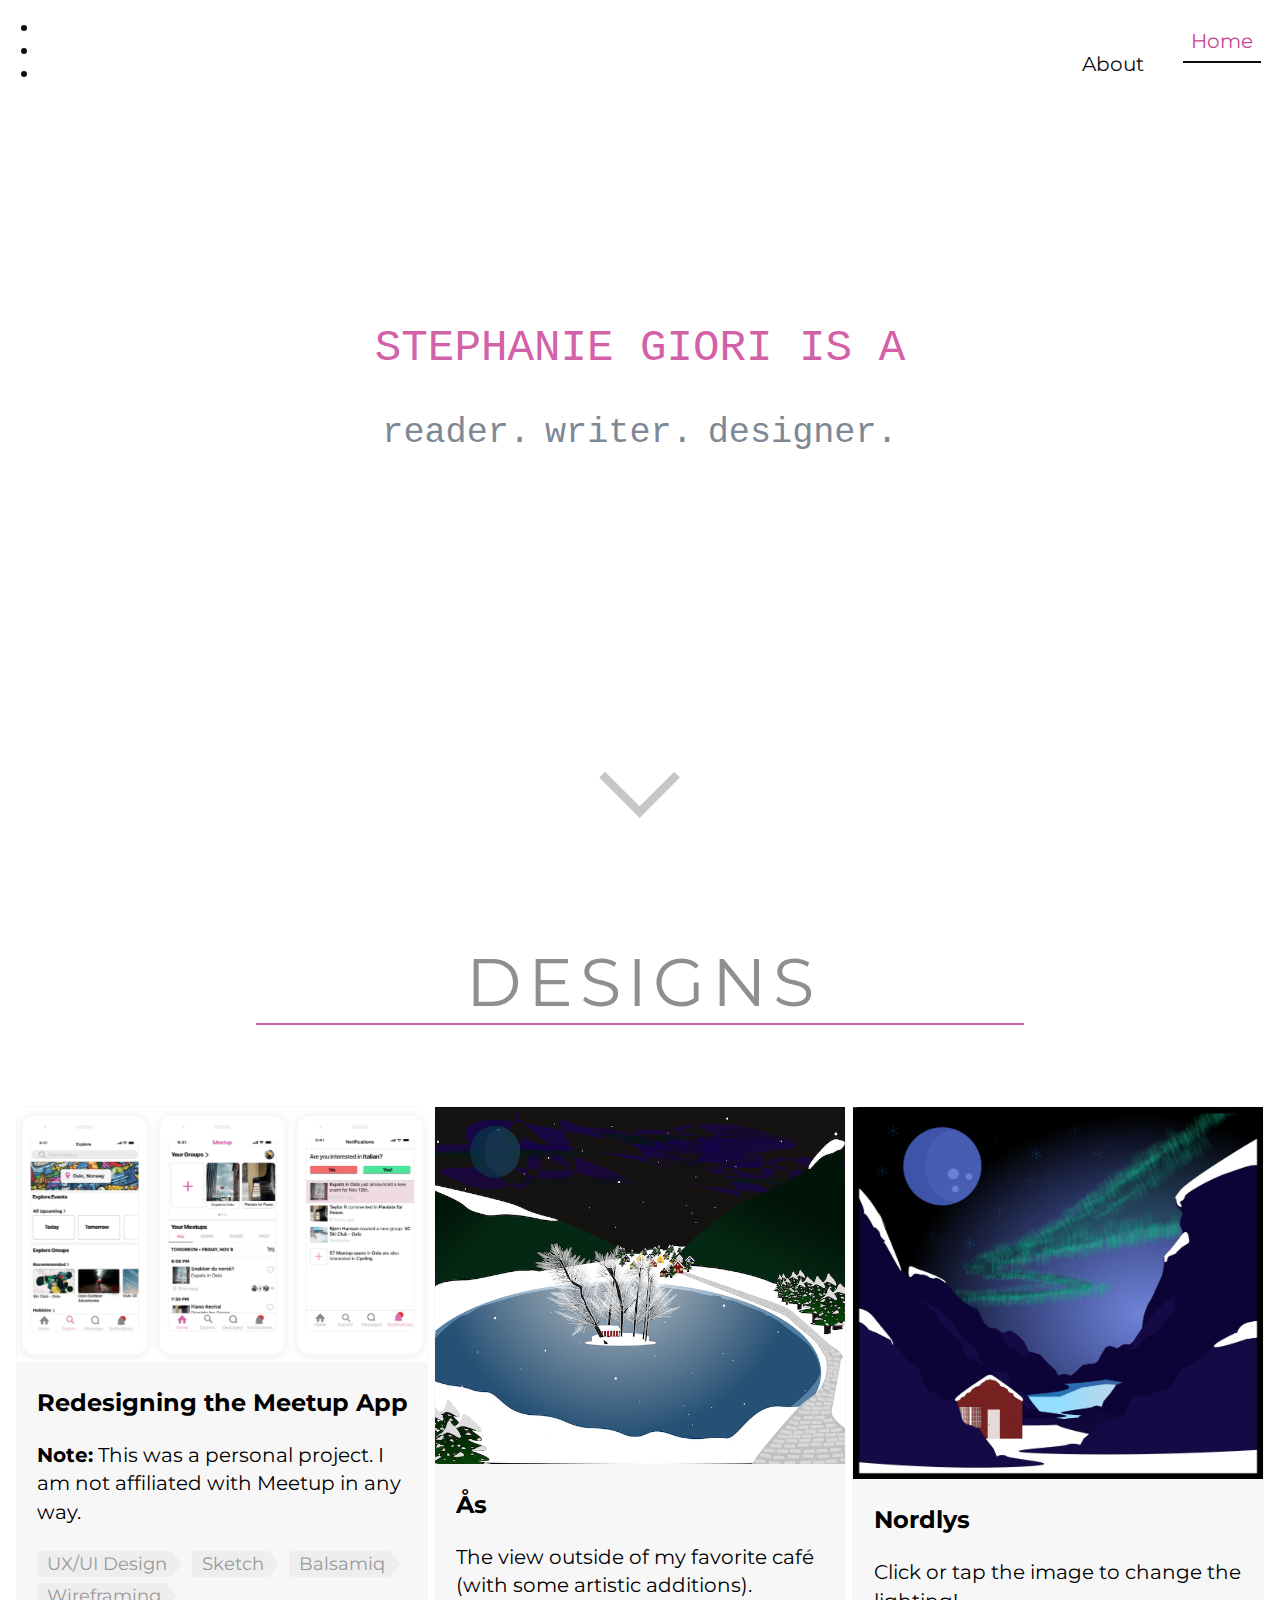
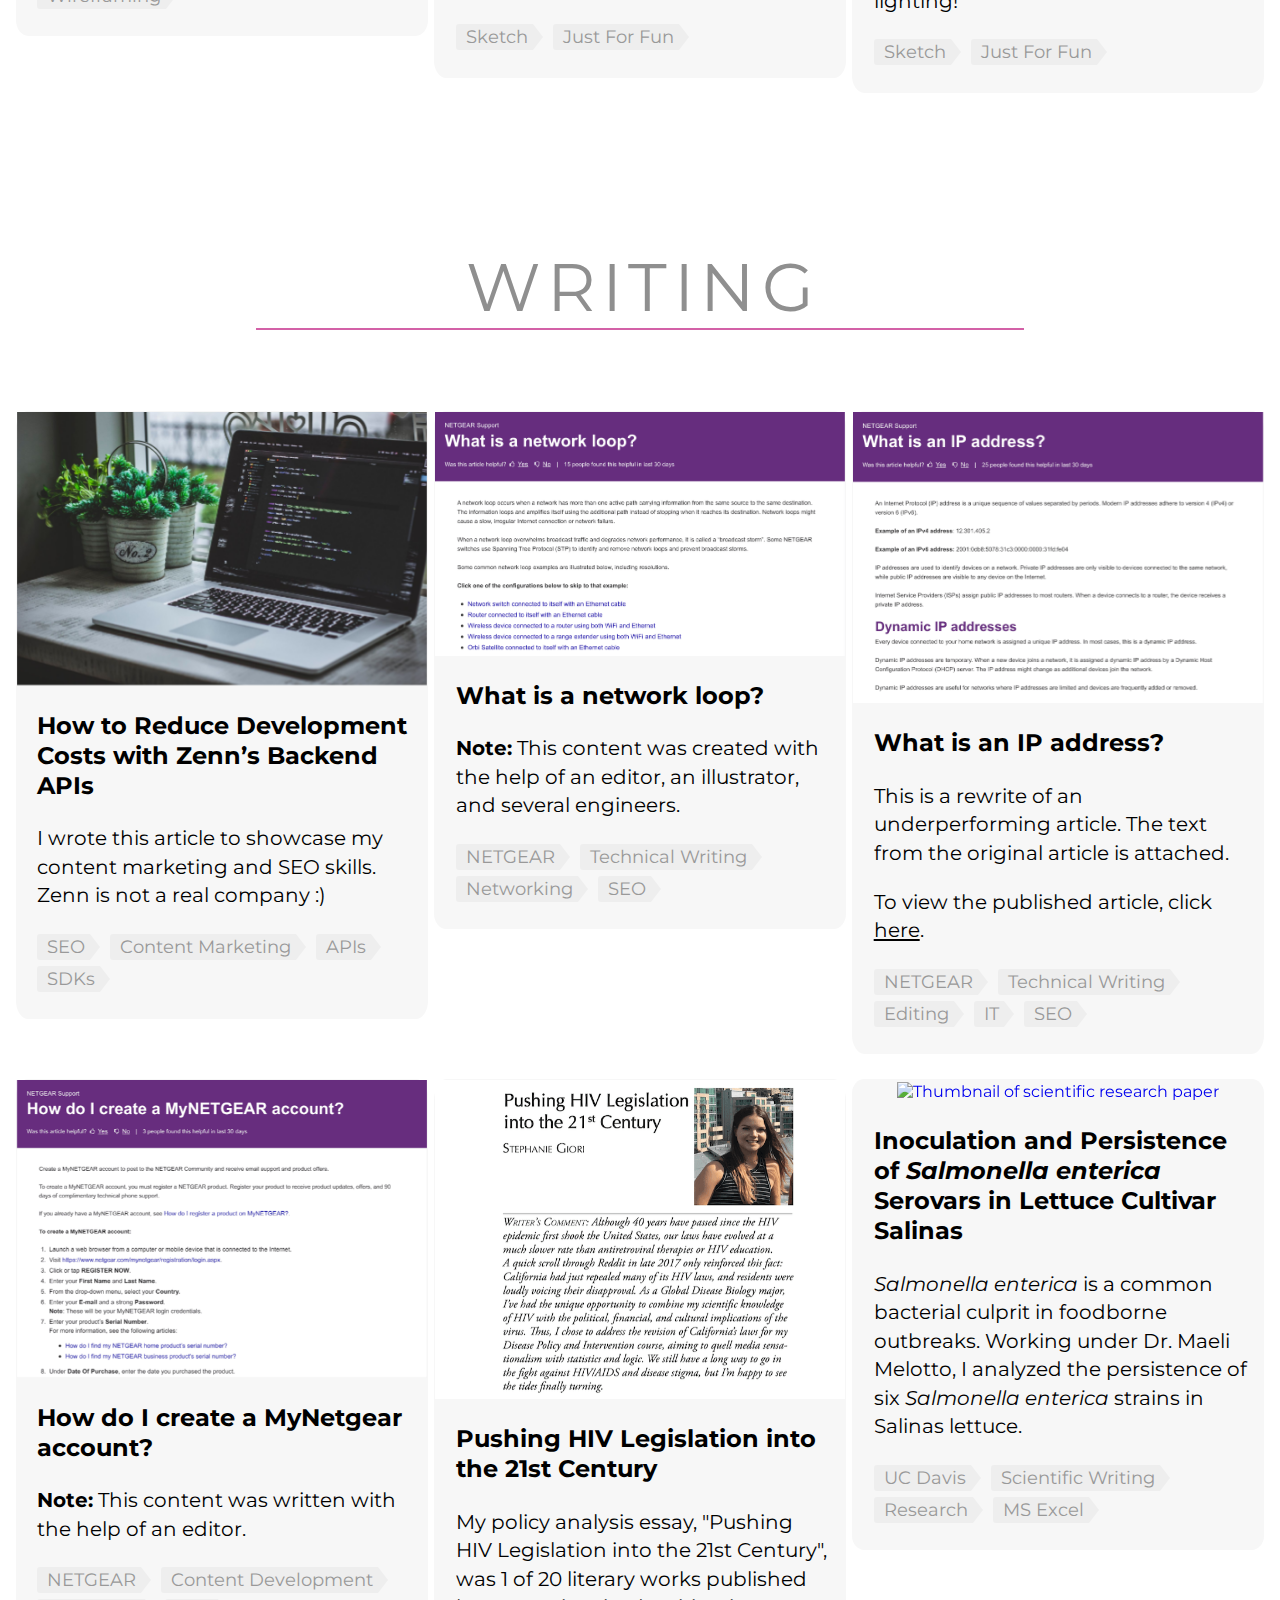
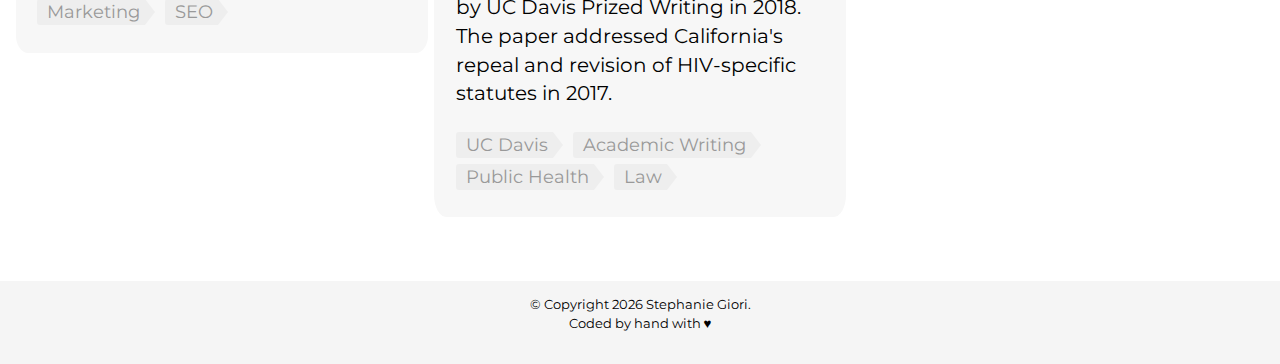
==== index.html @ 1fa05973 "Changed the meta og:image and site icon." ====
<!DOCTYPE html> 
<html lang="en">
<head> 
  <!-- Global site tag (gtag.js) - Google Analytics -->
<script async src="https://www.googletagmanager.com/gtag/js?id=UA-154204180-1"></script>
<script>
  window.dataLayer = window.dataLayer || [];
  function gtag(){dataLayer.push(arguments);}
  gtag('js', new Date());

  gtag('config', 'UA-154204180-1');
</script>
	<script src="https://kit.fontawesome.com/6a6a611a56.js" crossorigin="anonymous"></script>
	<link href="stylesheet.css" rel="stylesheet" type="text/css">
	<link href="https://fonts.googleapis.com/css?family=Montserrat&display=swap" rel="stylesheet">
	<meta name="viewport" content="width=device-width, initial-scale=1">
  <title>Stephanie Giori</title> <!--this has to be below the css & font links-->
 <meta charset="utf-8">
  <meta name="description" content="Writing and Design Portfolio">
  <meta name="keywords" content="UI/UX,Design,HTML,CSS,Content Development,Writing">
  <meta property="og:title" content="Stephanie Giori's Portfolio">
  <meta property="og:image" content="https://github.com/sgiori11/sgiori11.github.io/blob/master/images/Summary%20image.png?raw=true">
  <meta property="og:description" content="Coder, Writer, Designer.">
  <meta property="og:url" content="https://sgiori11.github.io">
  <meta name="twitter:title" content="Stephanie Giori's Portfolio">
  <meta name="twitter:description" content="Coder, Writer, Designer.">
  <meta name="twitter:image" content="https://github.com/sgiori11/sgiori11.github.io/blob/master/images/Summary%20image.png?raw=true">
  <meta name="twitter:card" content="summary_large_image">
  <link rel="icon" href="https://github.com/sgiori11/sgiori11.github.io/blob/master/images/my%20face.jpeg?raw=true">
</head>
<body>
	<div class="topnav" id="myTopnav">
    <div id="nav-icon">
     <span></span>
    </div>
      <ul>
        <li>
          <a href="index.html" title="What does she do?" class="active">
          Home
          </a>
        </li>
        <li>
          <a href="about.html" title="Who is she?">
          About 
          </a>
        </li>
        <li>
          <a href="https://www.linkedin.com/in/sgiori119" target="_blank" title="Find me on LinkedIn">
            <i class="fab fa-linkedin"></i>
          </a>
        </li>
      </ul>  	
  </div>

  <div class="banner">
    <div>
      <h1>STEPHANIE&nbsp;GIORI&nbsp;IS&nbsp;A</h1>
     	<div class="content">
        <p class="p1">Reader.</p>
     	  <p class="p2">Writer.</p>
        <p class="p3">Designer.</p>
      </div>
    </div>
  </div>
    
  <div class="arrow"></div>
  
  <div class="designpadding">
    <div class="design">
      <h2 onclick="myDesigns();">DESIGNS</h2>
    </div>
    <div id="myDesigns">
      <div class="row">
        <div class="column">
          <div class="wrap">
            <a href="meetup case.html" target="_blank">
              <img src="images/Mockup full copy.png" alt="Meetup App Design Project" class="columnpics" width="100%">
  		          <div class="columntext">
  			           <h3>Redesigning the Meetup App</h3>
  	               <p>
                    <strong>Note:</strong> 
                    This was a personal project. I am not affiliated with Meetup in any way.
                  </p>
                </div>
              <ul class="tags">
                <li class="tag">UX/UI Design</li>
                <li class="tag">Sketch</li>
                <li class="tag">Balsamiq</li>
                <li class="tag">Wireframing</li>
              </ul>
          <div class="columnoverlay">
          </div>
       </div>
     </div>
 <div class="column">
  <div class="wrap">
   <a href="images/As final.png" target="_blank">
    <img src="images/As.png" alt="Illustration of the NMBU campus." class="columnpics" id="background" width="100%"> 
     <div class="columntext">
  			<h3>Ås</h3>
  	       <p>
           The view outside of my favorite café (with some artistic additions).
           </p>
  	 </div>
   </a>
   <ul class="tags">
    <li class="tag">Sketch</li>
    <li class="tag">Just For Fun</li>
  </ul>
   <div class="columnoverlay"> 
 </div>
</div>
</div>
 
 <div class="column">
  <div class="wrap">
   <div id="demo" onclick="javascript:myPicture();">
    <img src="images/Northern Lights.png" alt="Northern lights in the daytime and nighttime." class="norway-pic" width="100%">
    </div>
     <div class="columntext">
        <a href="images/Northern Lights.png" target="_blank"><h3>Nordlys</h3></a>
              <p>Click or tap the image to change the lighting!</p>
        </div>
      
        <ul class="tags">
            <li class="tag">Sketch</li>
            <li class="tag">Just For Fun</li>
          </ul>
   <div class="columnoverlay"> 
 </div>
</div>
</div>
</div>
</div>

 <div class="writingpadding">
  <div class="writing">
    <h2 onclick="javascript:myWriting();">WRITING</h2>
  </div>
</div>
  <div id="myWriting">
   <div class="row">
 	 <div class="column">
    <div class="wrap">
 	 	<a href="Resources/Content Marketing.pdf" target="_blank">
 	 	<img src="images/Computer pic.jpeg" alt="Macbook pro sitting on a desk" class="columnpics" width="100%">
 	     <div class="columntext">
  			<h3>How to Reduce Development Costs with Zenn’s Backend APIs</h3>
  	          <p>I wrote this article to showcase my content marketing and SEO skills. Zenn is not a real company :)</p>
  	    </div>
  	  </a>
      <ul class="tags">
            <li class="tag">SEO</li>
            <li class="tag">Content Marketing</li>
            <li class="tag">APIs</li>
            <li class="tag">SDKs</li>
          </ul>
 	    <div class="columnoverlay">  
        </div>
       </div>
       </div>
 	 <div class="column">
    <div class="wrap">
 	 	<a href="https://kb.netgear.com/000060475/What-is-a-network-loop" target="_blank">
 		<img src="images/What is a network loop.png" alt="Thumbnail of network loop article" class="columnpics" width="100%">
 		 <div class="columntext">
  			<h3>What is a network loop?</h3>
  	          <p><strong>Note:</strong> This content was created with the help of an editor, an illustrator, and several engineers.</p>
  	    </div>
  	</a>
     <ul class="tags">
            <li class="tag">NETGEAR</li>
            <li class="tag">Technical Writing</li>
            <li class="tag">Networking</li>
            <li class="tag">SEO</li>
          </ul>
 	<div class="columnoverlay">
   </div>
  </div>
  </div>
 	 <div class="column">
    <div class="wrap">
 	 	<a href="Resources/IP address rewrite.pdf" target="_blank">
 	    <img src="images/What is an IP address.png" alt="Thumbnail of IP address article" class="columnpics" width="100%">
 	     <div class="columntext">
  			<h3>What is an IP address?</h3>
  	          <p>This is a rewrite of an underperforming article. The text from the original article is attached.</p>
              <p>To view the published article, click <a href="https://kb.netgear.com/000060672/What-is-an-IP-address" target="_blank" class="click-here">here</a>.</p>
  	    </div>
  	   </a>
        <ul class="tags">
            <li class="tag">NETGEAR</li>
            <li class="tag">Technical Writing</li>
            <li class="tag">Editing</li>
            <li class="tag">IT</li>
            <li class="tag">SEO</li>
          </ul>
 	<div class="columnoverlay">
 	</div>
  </div>
  </div>
  </div>
   <div class="row">
   <div class="column">
    <div class="wrap">
   	<a href="https://kb.netgear.com/26902/How-do-I-create-a-MyNETGEAR-account" target="_blank">
  <img src="images/How do I create a mynetgear account.png" alt="Thumbnail of MyNetgear article" class="columnpics" width="100%">
    <div class="columntext">
  	  <h3>How do I create a MyNetgear account?</h3>
  	      <p><strong>Note:</strong> This content was written with the help of an editor.</p>
  	    </div>
  	</a>
      <ul class="tags">
            <li class="tag">NETGEAR</li>
            <li class="tag">Content Development</li>
            <li class="tag">Marketing</li>
            <li class="tag">SEO</li>
          </ul>
 	<div class="columnoverlay">
 	</div>
  </div>
  </div>
  	<div class="column">
      <div class="wrap">
  <a href="https://prizedwriting.ucdavis.edu/sites/prizedwriting.ucdavis.edu/files/sitewide/Giori_vol29.pdf" target="_blank">
   <img src="images/Pushing HIV legislation into the 21st century.png" alt="Thumbnail of HIV paper" class="columnpics" width="100%">
    <div class="columntext">
  	  <h3>Pushing HIV Legislation into the 21st Century</h3>
  	      <p>My policy analysis essay, "Pushing HIV Legislation into the 21st Century", was 1 of 20 literary works published by UC Davis Prized Writing in 2018. The paper addressed California's repeal and revision of HIV-specific statutes in 2017.</p>
  	    </div>
  	</a>
     <ul class="tags">
            <li class="tag">UC Davis</li>
            <li class="tag">Academic Writing</li>
            <li class="tag">Public Health</li>
            <li class="tag">Law</li>
          </ul>
 	 <div class="columnoverlay">
 	</div>
  </div>
  </div>
  	<div class="column">
      <div class="wrap">
      <a href="Resources\GDB Practicumm.pdf" target="_blank">
 		   <img src="images/practicum project.png" alt="Thumbnail of scientific research paper" class="columnpics" width="100%"> 
 		     <div class="columntext">
  	      <h3>Inoculation and Persistence of <em>Salmonella enterica</em> Serovars in Lettuce Cultivar Salinas</h3>
  	      <p><em>Salmonella enterica</em> is a common bacterial culprit in foodborne outbreaks. Working under Dr. Maeli Melotto, I analyzed the persistence of six <em>Salmonella enterica</em> strains in Salinas lettuce.</p>
  	    </div>
      </a>
       <ul class="tags">
            <li class="tag">UC Davis</li>
            <li class="tag">Scientific Writing</li>
            <li class="tag">Research</li>
            <li class="tag">MS Excel</li>
          </ul>
 	<div class="columnoverlay">
 	</div>
   </div>
  </div>
</div>
</div>
</div>



<footer>
  <div class="footer">
    <small>&copy; Copyright <span id="year"></span> Stephanie Giori. <br>Coded by hand with &hearts;</small>
     <div>
      <a href="https://www.linkedin.com/in/sgiori119" target="_blank" title="Find me on LinkedIn">
        <i class="fab fa-linkedin">
        </i>
      </a>
     <a href="https://github.com/sgiori11" target="_blank" title="Find me on Github">
      <i class="fab fa-github">
      </i>
    </a>
    <a href="https://codepen.io/stephsstar" target="_blank" title="Find me on CodePen">
      <i class="fab fa-codepen">
      </i>
    </a>
  </div>
 </div>
</footer>

<script async src="js/index.js"></script>
</body>
</html>
---- stylesheet.css ----
title {
	font-weight: bold;
}


body {

	font-family: 'Montserrat', sans-serif;
	background-color: white;
	box-sizing: border-box;
	margin: 0;
	padding: 0;
    
	
}

body p {
	line-height: 1.4;
}



.topnav {
  
  background-color: white;
  opacity: 0.95;
  overflow: hidden;
  position: sticky;
  position: -webkit-sticky;
  top: 0;
  z-index: 999;

 
}

.topnav a {
  
  background-color: white;
  float: right;
  display: block;
  color: black;
  text-align: center;
  padding: 0 0.5rem 0.5rem 0.5rem;
  margin: 1% 1.5% 0% 1%;
  font-size: calc(14px + 0.5vw);
  text-decoration: none;
 
}

 .topnav a:hover {

  background-color: white;
  color: #C83C92;


}

.topnav a.active {

	background-color: white;
    color: #C83C92;
    border-bottom: 0.15rem solid black;
}


.fa-bars {
	font-size: calc(20px + 2.5vw);
	top: 0;
	
}


.topnav .icon {
  display: none;

}

@media screen and (max-width: 700px) {
  .topnav a {display: none;}
  .topnav a.icon {
    float: right;
    display: block;


  }
}

@media screen and (max-width: 700px) {
  .topnav.responsive {position: sticky;
  	top: 0;
  }
  .topnav.responsive .icon {
    position: fixed;
    display: block;
    right: 0;
    top: 0;
  }

  .topnav.responsive a {
    float: none;
    display: block;
    text-align: center;
    position: sticky;
    position: -webkit-sticky;
    top: 0;
    z-index: 999;
  }

  .design h2:hover, .writing h2:hover {
  	color: black;

  }

  #myDesigns {
  	display: none;

  }

  #myWriting {
  	display: none;
  }
}


.banner {
	  
	display: flex;
	justify-content: center;
	align-items: center;
	margin-bottom: 7vh;
    width: 100%;
    height: 65vh;
    overflow: hidden;

  }
    
.content {

	text-transform: lowercase;
	display: flex;
	justify-content: space-around;

}
    


h1 {

	font-family: Courier, monospace;
	color: #D361A7;/*#C83C92;/* #D361A7; */
	font-size: calc(25px + 1.5vw); 
	font-weight: 100;
	margin-bottom: 0;

}


.p1 {

	font-family: Courier, monospace;
    font-size: calc(16px + 1.5vw);
	color: #7E8894;
	display: inline-flex;
	animation: waiting 0.5s;
	
}

.p2 {

	font-family: Courier, monospace;
    font-size: calc(16px + 1.5vw);
	color: #7E8894;
	display: inline-flex;
	animation: waiting 1.5s;
	
}

.p3 {	

	font-family: Courier, monospace;
    font-size: calc(16px + 1.5vw);
	color: #7E8894;
	display: inline-flex;
	animation: waiting 2.5s;
}

@keyframes waiting {
	0% {
        max-width: 100%;
        opacity: 0;
	}
	25% {
		max-width: 100%;
		opacity: 25%;
	}

	50% { 
		opacity: 0;
		max-width: 100%;
		
	}

	100% {
		opacity: 1;
		max-width: 100%;
		
  }  
}
 
.arrow {
  margin: 0 auto;
  height: calc(30px + 1.5vw);
  width: calc(30px + 1.5vw); 
  border-style: solid;
  border-color: #8F8F8F;
  border-width: 0 0.5em 0.5em 0;
  opacity: 0.5;
  transform: rotate(45deg);
  transition: border-width 150ms ease-in-out;
  animation: animate 3s forwards;

}


@keyframes animate {
	0% {
		opacity: 0;
	}

	25% { 
		opacity: 0; 
	}

	50% {
		opacity: 0;
	}

	75% {
		opacity: 0.5;
		border-width: 0.5em 0.5em 0.5em 0.5em;
	}

	100% {
		opacity: 1 forwards;
}
}

/* @media screen and (max-width: 700px) {
	.banner h1 {margin-left: 5%;}
	.typewriter p {margin-left: 1%;}
	
} */

.designpadding {
	background-color: white;
	width: 100%;

}

.design h2 { 

	margin-top: 15vh;
	color: #8F8F8F;
	background-color: white;
	font-size: calc(16px + 4vw);
	font-weight: 400;
	border-bottom: solid #D361A7 0.13rem; 
	margin-right: 20%;
	margin-left: 20%;
	letter-spacing: 0.4rem;
	padding-left: 0.4rem;
	display: flex;
	justify-content: center;
	text-transform: uppercase;
	
 }

.writingpadding {
	background-color: white;
	margin-top: 12%;
}

.writing {
	padding: 0;
}



 .writing h2 {

	color: #8F8F8F;
	background-color: white;
	font-size: calc(16px + 4vw);
	font-weight: 400;
	border-bottom: solid #D361A7 0.13rem;
	margin-right: 20%;
	margin-left: 20%;
	letter-spacing: 0.4rem;
	padding-left: 0.4rem;
	display: flex;
	text-align: center;
	justify-content: center;
	text-transform: uppercase;
 
 }


 .row {

  position: relative;
  text-align: center;
  display: -ms-flexbox; /* IE10 */
  display: flex;
  -ms-flex-wrap: wrap; /* IE10 */
  flex-wrap: wrap;
  padding: 0 1%;
  
}

/* Creates three equal columns that sit next to each other */
.column {

  -ms-flex: 25%; /* IE10 */
  flex: 25%;
  padding: 0 0.25%;
  margin-top: 2%;
  margin-left: auto;
  margin-right: auto;
  overflow: hidden;
  width: 540px;
  
}

.column a{

	text-decoration: none;
}

.wrap {
	border: 1px solid transparent;
    border-radius: 3%;
	background-color: #f7f7f7; /* #fafafa; */
	padding-bottom: 2%;
	
}

.norway-pic {

  backface-visibility: hidden;
  vertical-align: middle;
  height: auto;
  width: 100%;
  max-width: 1400px;
  overflow: hidden;

}

#demo {
    background: #FFF;
 }

.columnpics {
  opacity: 1;
  transition: .5s ease;
  transform: scale(1);
  backface-visibility: hidden;
  vertical-align: middle;
  height: auto;
  width: 100%;
  max-width: 1400px;
  overflow: hidden;
}

#background {

	background: black;
}


@media screen and (max-width: 900px) {
  .column {
    -ms-flex: 50%;
    flex: 50%;
    max-width: 100%;
    margin-bottom: 10%;
    margin-right: 5%;
    margin-left: 5%;
  }
}

/* Responsive layout - makes the two columns stack on top of each other instead of next to each other */
@media screen and (max-width: 800px) {
  .column {
    -ms-flex: 100%;
    flex: 100%;
    max-width: 100%;
    margin-bottom: 10%;
    margin-right: 5%;
    margin-left: 5%;
  }
}


.columnpics:hover {
	transform: scale(1.01);
	opacity: 0.3;
}


 .columntext {

  display: block;
  color: black;
  text-align: left;
  margin-left: 5%;
  margin-right: 3%;

} 

.columntext a {
	text-decoration: none;
	color: black;
}

.columntext h3 {

  font-size: calc(18px + 0.5vw);
  font-style: bold;

}

.columntext h3:hover {

	color: #C83C92;
}

.columntext p {
	font-size: calc(14px + 0.5vw);
}


.tags {

  list-style: none;
  list-style-type: none;
  margin-left: 5%;
  overflow: hidden; 
  padding: 0;
}


.tags li {

	position: relative;
	float: left;
	margin-top: 1%;

}

.tag {

  background: #eee; 
  border-radius: 3px 0 0 3px;
  color:  #999; 
  display: inline-block;
  height: 26px;
  line-height: 26px;
  padding: 0 15px 0 10px;
  position: relative;
  margin: 0 10px 2px 0;
  text-decoration: none;
  -webkit-transition: color 0.2s;
}

.tag::before {
  
  border-radius: 10px;
  content: '';
  height: 6px;
  left: 10px;
  position: absolute;
  width: 6px;
  top: 10px;
}

.tag::after {

  background: #f7f7f7;
  border-bottom: 13px solid transparent;
  border-left: 10px solid #eee;
  border-top: 13px solid transparent;
  content: '';
  position: absolute;
  right: 0;
  top: 0;
}

.click-here {
	text-decoration: underline !important;
}


.about-body {

	background-color: white;
}


.about-photo {

	margin-top: 10vh;
	display: block;
	margin-right: auto;
	margin-left: auto;
	
	
}

.mini-header p {
	
	display: flex;
	justify-content: center;
	align-content: center;
	font-family: Courier, monospace;
	color: #C83C92;
	letter-spacing: 0.05em;
	font-size: calc(22px + 0.5vw);
	
}

.aboutme {

	margin: 0 5vw 7vh 7vw;
	display: inline-block;
	font-size: calc(16px + 0.5vw);
}


.footer {

	padding: 1% 2% 1% 2%;
	background-color: #f5f5f5;
	display: block; 
	text-align: center;
	text-decoration: none;
	margin-top: 5%;
}

.footer a {
	text-decoration: none;
	display: inline-block;
	font-size: calc(12px + 1.5vw);
	margin: 1% 0.5% 0 0.5%;
	color: black;
}

.timeline-wrapper {
  background-color: white;
  position: sticky;
  top: 0;
} 

 .progress-container {
  width: 100%;
  margin-top: 0;
  height: 6px;
  background: #f0f0f0;
}

 .progress-bar {
  height: 6px;
  background: #C83C92;
  width: 0%;
}


.list-items {
  font-size: 18px;
  background-color: white;
}


.list-items li {
  display: inline-block;
  white-space: nowrap;
  margin-top: 0;
}


.list-items a:hover {
  color: #C83C92;
}


.list-items a {
  color: #a9a9a9;
}

.list-items ul, .list-items a {
  width: 95%;
  text-decoration: none;
  display: inline-flex;
  justify-content: space-around;
  margin-bottom: 0.5%;
}

#overview, #uresearch, #wireframes, #mockups, #originaldesign, #finaldesign {
  padding-top: 15%;
}

.back-arrow {
  margin: 5% 0 0 5%;
  height: calc(10px + 1.5vw);
  width: calc(10px + 1.5vw); 
  border-style: solid;
  border-color: #8F8F8F;
  border-width: 0 0 0.3em 0.3em;
  opacity: 0.5;
  transform: rotate(45deg);

}

.back-arrow a {
	text-decoration: none;
	color: white;
	margin-left: 0;
}

.back-arrow:hover{
	border-color: #C83C92;
	opacity: 1;
}

.meetup-header {

	font-family: 'Montserrat', sans-serif;
	font-size: calc(18px + 4vw);
	font-weight: 300;
	text-align: center;
	color: #C83C92;
    padding-bottom: 1%;
    margin: 31vh 0 31vh 0;
}


.center-box {

	display: flex;
	justify-content: center;
	align-items: center;
	margin-bottom: 7%;
}


.center-box div {

	width: 50%;
	margin-top: 10%;
}

.center-box h2, .text h2 {

	font-size: 2rem;
}

.center-box p, li, .text p, li {

	font-size: 1.15rem;
}

.caption {

	text-align: center;
	color: #a9a9a9;
}

.balsamiq {

	display: flex;
	flex-direction: column;
	justify-content: center;
	align-items: center;
}

.balsamiq img {

	width: 75%;
	height: auto;
	margin-top: 5%;
	margin-bottom: 0;

}


.flex-container {

	
	display: flex;
	justify-content: space-around;
	align-items: center;
	margin: 1% 1% 1% 1%;
	
}


.mockup-img { 

	width: 25vw;

 }

.add-svg {
	display: inline-block;
	width: 1rem;
	margin: 0 0 0 0.5%;
}



.text {
	margin: 2% 5% 2% 5%;

}

.Original {

	display: flex;
	flex-direction: column;
	column-gap: 0;
	justify-content: center;
	align-items: center;
	
}

.Original h2 {

	margin-bottom: 5%;
}

.Original img {

	width: 75%;
	margin-bottom: 5%;

	
}


.return-home {
	text-align: center;
}

.return-home a:hover {
	color: #C83C92;
}


.return-home a {
	text-decoration: none;
	color: black;
}

@media screen and (max-width: 1200px){
	.timeline-wrapper {
		display: none;
	}

	 .text {
	 	display: block;
	 }

	 .center-box {
	 	  margin-left: 3%;
	 }

	 .center-box div {
	 	width: 100%;
	 }

	 .balsamiq img {
	 	width: 100%;
	 }

	 .Original img {
	 	width: 100%;
	 }
} 

@media screen and (max-width: 859px) {
	.timeline-wrapper {
		display: none;
	}
	.flex-container { 
	     display: block; }

	 .flex-container img {
	 	width: 75%;
	 	margin-left: 10%;

	 }

	 .center-box {
	 	  display: block;
	 	  margin-left: 3%;
	 }

	 .text {
	 	display: block;
	 }

	 .center-box div {
	 	width: 100%;
	 }

	 .balsamiq img {
	 	width: 100%;
	 }

	 .Original img {
	 	width: 100%;
	 }

}
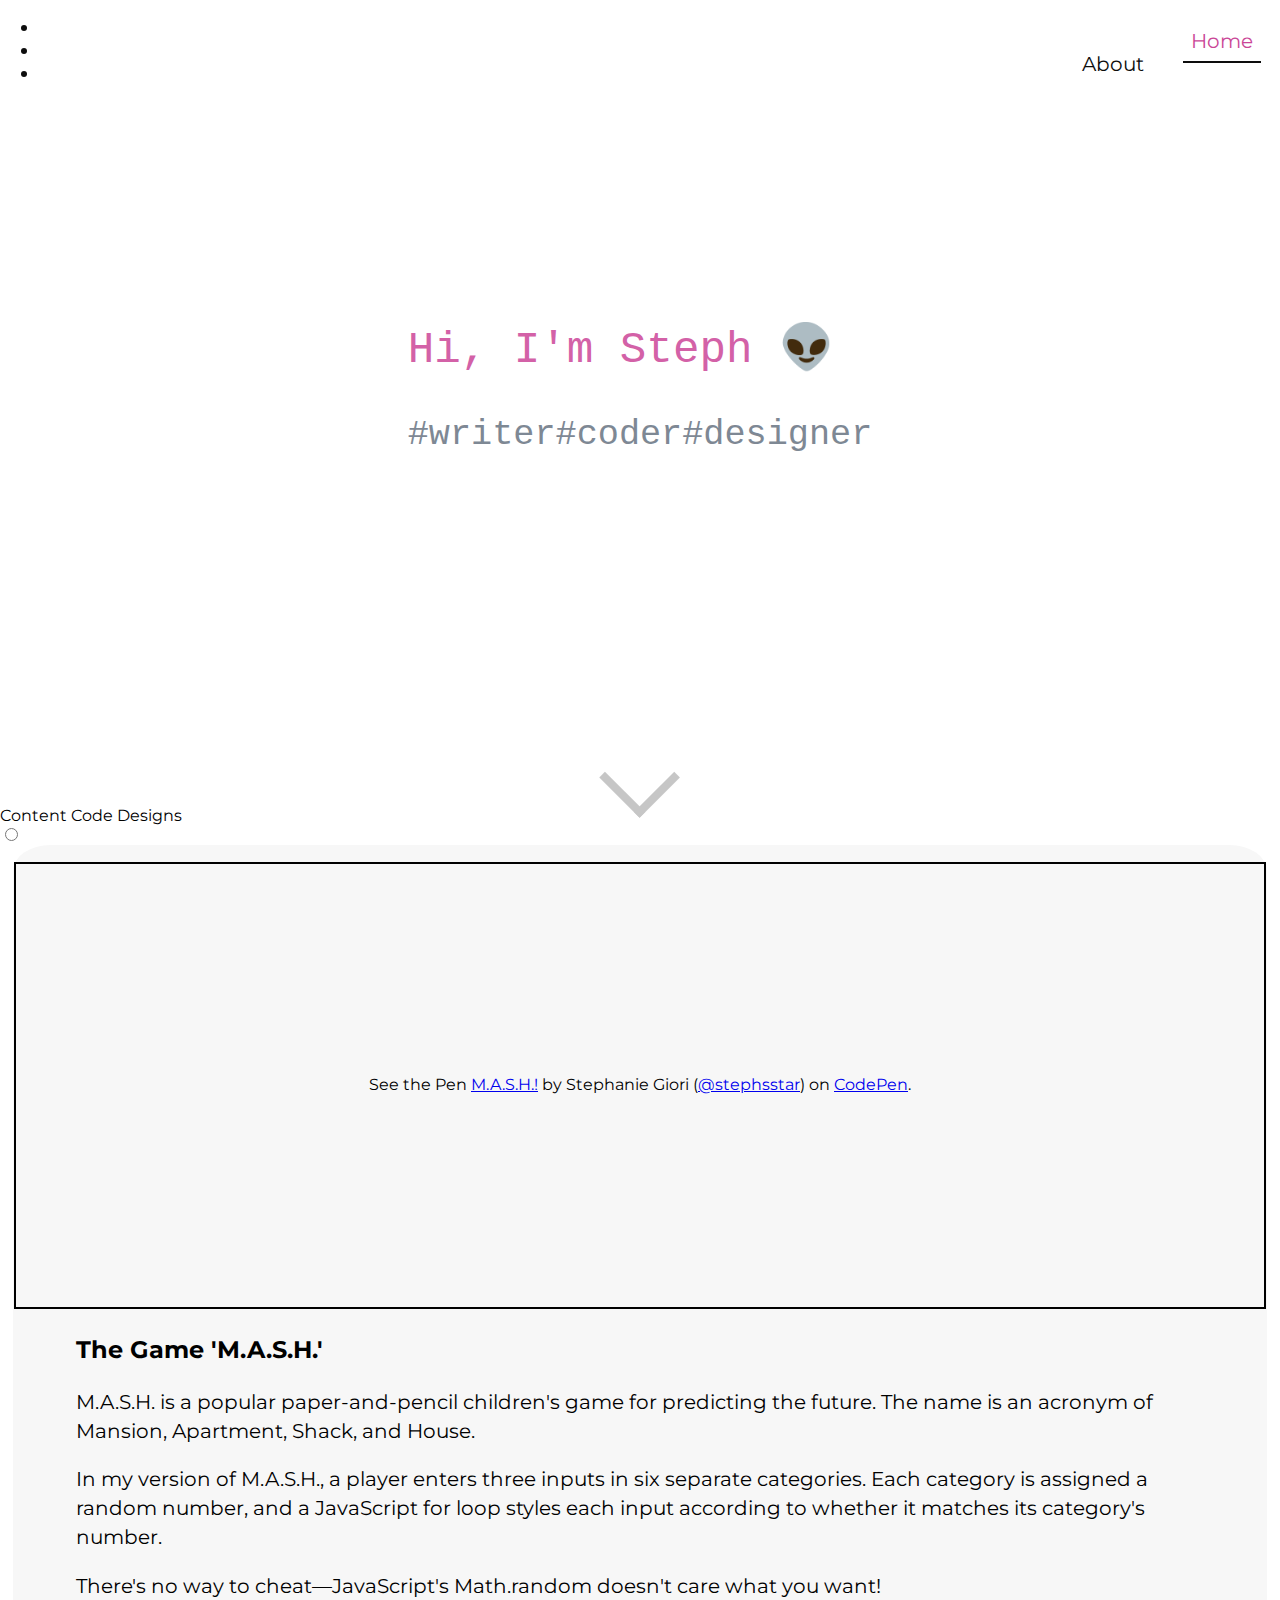
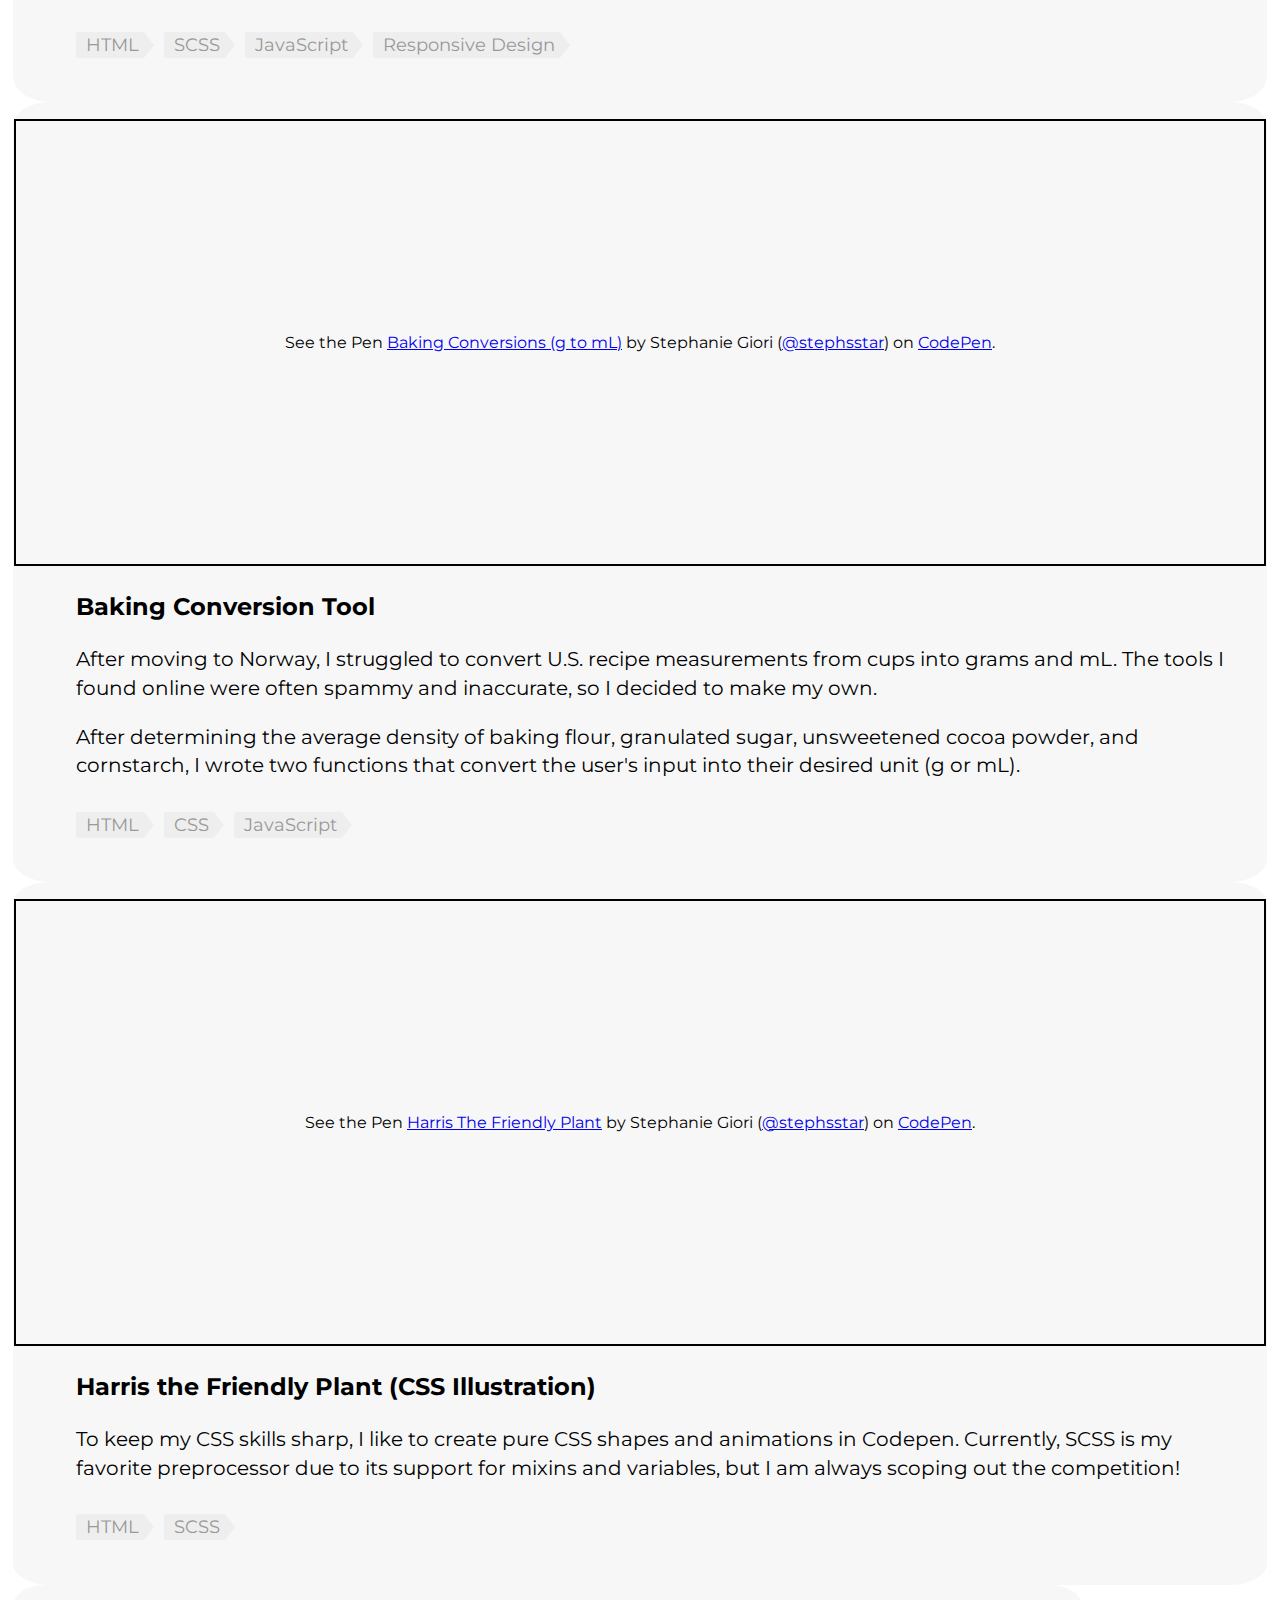
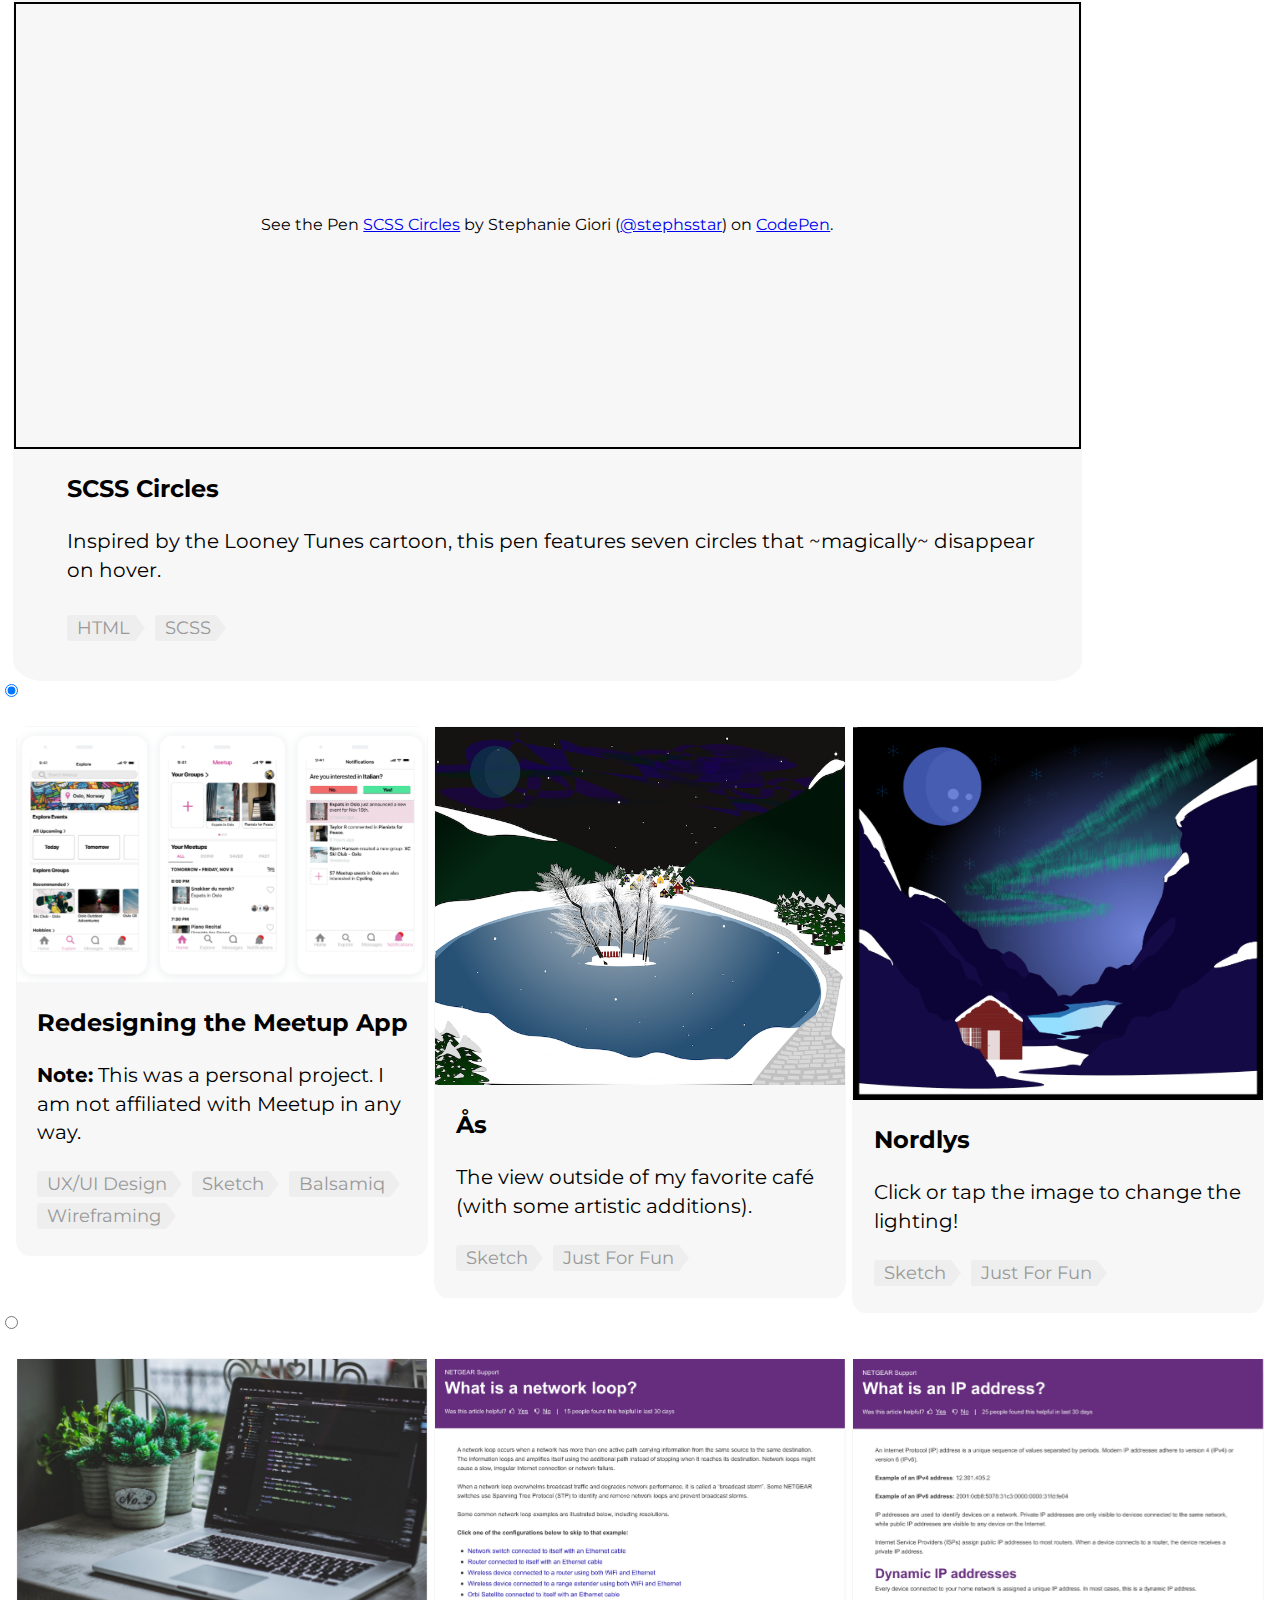
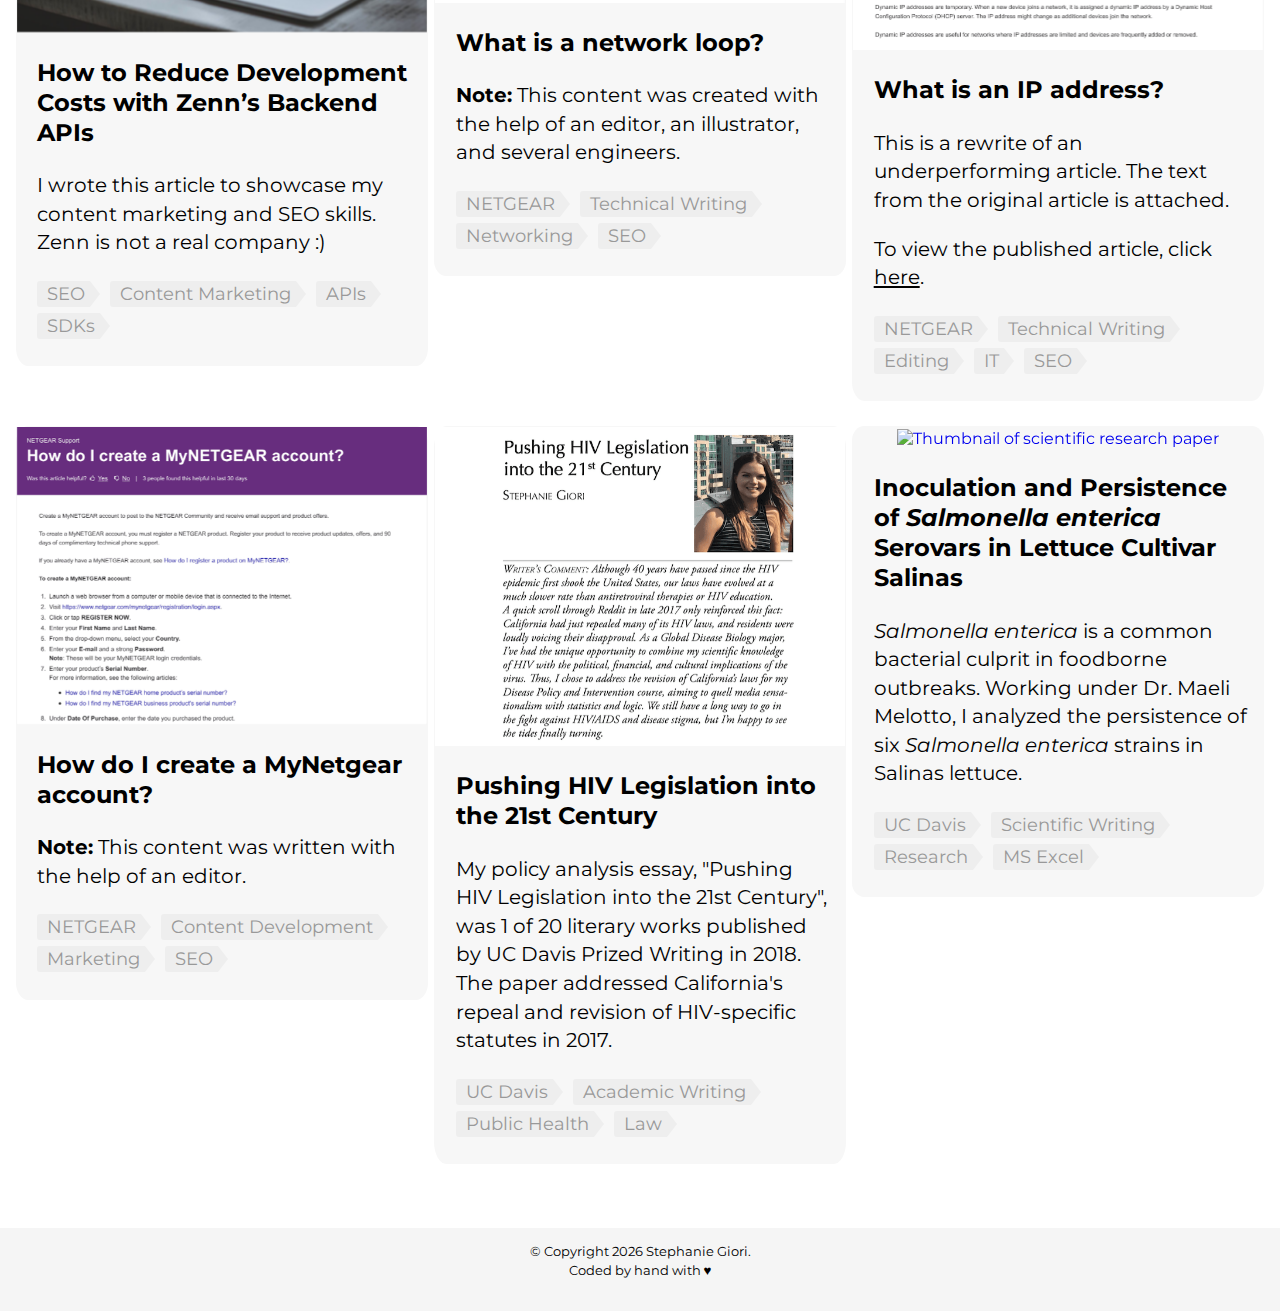
==== commit 94d0acbc: "Updated meta tags for new design" ====
--- a/index.html
+++ b/index.html
@@ -17,13 +17,13 @@
   <title>Stephanie Giori</title> <!--this has to be below the css & font links-->
  <meta charset="utf-8">
   <meta name="description" content="Writing and Design Portfolio">
-  <meta name="keywords" content="UI/UX,Design,HTML,CSS,Content Development,Writing">
+  <meta name="keywords" content="UI/UX,Design,HTML,CSS,JavaScript,Content Development,Writing">
   <meta property="og:title" content="Stephanie Giori's Portfolio">
   <meta property="og:image" content="https://github.com/sgiori11/sgiori11.github.io/blob/master/images/Summary%20image.png?raw=true">
-  <meta property="og:description" content="Coder, Writer, Designer.">
+  <meta property="og:description" content="#Writer #Coder #Designer">
   <meta property="og:url" content="https://sgiori11.github.io">
   <meta name="twitter:title" content="Stephanie Giori's Portfolio">
-  <meta name="twitter:description" content="Coder, Writer, Designer.">
+  <meta name="twitter:description" content="#Writer #Coder #Designer">
   <meta name="twitter:image" content="https://github.com/sgiori11/sgiori11.github.io/blob/master/images/Summary%20image.png?raw=true">
   <meta name="twitter:card" content="summary_large_image">
   <link rel="icon" href="https://github.com/sgiori11/sgiori11.github.io/blob/master/images/my%20face.jpeg?raw=true">
@@ -54,26 +54,147 @@
 
   <div class="banner">
     <div>
-      <h1>STEPHANIE&nbsp;GIORI&nbsp;IS&nbsp;A</h1>
+      <h1>Hi, I'm Steph 👽</h1>
+      <!-- <h1>STEPHANIE&nbsp;GIORI&nbsp;IS&nbsp;A</h1> -->
      	<div class="content">
-        <p class="p1">Reader.</p>
-     	  <p class="p2">Writer.</p>
-        <p class="p3">Designer.</p>
+        <p class="p1">#Writer </p>
+     	  <p class="p2">#Coder </p>
+        <p class="p3">#Designer </p>
       </div>
     </div>
   </div>
+  <div class="arrow"></div>
+ 
+ <div class="tab-container">
+  <div class="tabs">
     
-  <div class="arrow"></div>
-  
-  <div class="designpadding">
-    <div class="design">
-      <h2 onclick="myDesigns();">DESIGNS</h2>
-    </div>
-    <div id="myDesigns">
+     <label class="tab content-label" for="content">
+      Content 
+     </label>
+
+     <label class="tab code-label" for="code">
+      Code 
+    </label>
+
+     <label class="tab design-label selected-label" for="designs">
+      Designs
+     </label>
+     
+  </div>
+ </div>
+
+ <input type="radio" class="rad" value="code" id="code" name="selected-content">
+  <div class="hidden my-code">
+   <div class="row">
+
+    <div class="code-column">
+      <div class="wrap">
+
+     <p class="codepen" data-height="447" data-theme-id="light" data-default-tab="result" data-user="stephsstar" data-slug-hash="bGVVQjo" data-preview="true" style="height: 447px; box-sizing: border-box; display: flex; align-items: center; justify-content: center; border: 2px solid; margin: 1em 0; padding: 1em;" data-pen-title="M.A.S.H.!">
+    <span>See the Pen <a href="https://codepen.io/stephsstar/pen/bGVVQjo">
+  M.A.S.H.!</a> by Stephanie Giori (<a href="https://codepen.io/stephsstar">@stephsstar</a>)
+  on <a href="https://codepen.io">CodePen</a>.</span>
+   </p>
+<script async src="https://static.codepen.io/assets/embed/ei.js"></script>
+      
+       <div class="columntext code-h3">
+        <h3>The Game 'M.A.S.H.'</h3>
+              <p>M.A.S.H. is a popular paper-and-pencil children's game for predicting the future. The name is an acronym of Mansion, Apartment, Shack, and House.</p>
+              <p>In my version of M.A.S.H., a player enters three inputs in six separate categories. Each category is assigned a random number, and a JavaScript for loop styles each input according to whether it matches its category's number.</p>
+              <p>There's no way to cheat&mdash;JavaScript's Math.random doesn't care what you want!</p>
+        </div>
+       </a>
+        <ul class="tags">
+            <li class="tag">HTML</li>
+            <li class="tag">SCSS</li>
+            <li class="tag">JavaScript</li>
+            <li class="tag">Responsive Design</li>
+          </ul>
+
+    </div>
+   </div>
+   <div class="code-column">
+    <div class="wrap">
+    <p class="codepen" data-height="447" data-theme-id="light" data-default-tab="result" data-user="stephsstar" data-slug-hash="jOPjYJp" data-preview="true" style="height: 447px; box-sizing: border-box; display: flex; align-items: center; justify-content: center; border: 2px solid; margin: 1em 0; padding: 1em;" data-pen-title="Baking Conversions (g to mL)">
+    <span>See the Pen <a href="https://codepen.io/stephsstar/pen/jOPjYJp">
+  Baking Conversions (g to mL)</a> by Stephanie Giori (<a href="https://codepen.io/stephsstar">@stephsstar</a>)
+  on <a href="https://codepen.io">CodePen</a>.</span>
+    </p>
+<script async src="https://static.codepen.io/assets/embed/ei.js"></script>
+
+  <div class="columntext code-h3">
+        <h3>Baking Conversion Tool</h3>
+              <p>After moving to Norway, I struggled to convert U.S. recipe measurements from cups into grams and mL. The tools I found online were often spammy and inaccurate, so I decided to make my own.</p>
+              <p>After determining the average density of baking flour, granulated sugar, unsweetened cocoa powder, and cornstarch, I wrote two functions that convert the user's input into their desired unit (g or mL).</p>
+        </div>
+       </a>
+        <ul class="tags">
+            <li class="tag">HTML</li>
+            <li class="tag">CSS</li>
+            <li class="tag">JavaScript</li>
+          </ul>
+
+    </div>
+   </div>
+    
+   
+
+   <div class="code-column">
+    <div class="wrap"> 
+      <p class="codepen" data-height="447" data-theme-id="light" data-default-tab="result" data-user="stephsstar" data-slug-hash="rNaYJKz" data-preview="true" style="height: 447px; box-sizing: border-box; display: flex; align-items: center; justify-content: center; border: 2px solid; margin: 1em 0; padding: 1em;" data-pen-title="Harris The Friendly Plant">
+      <span>See the Pen <a href="https://codepen.io/stephsstar/pen/rNaYJKz">
+        Harris The Friendly Plant</a> by Stephanie Giori (<a href="https://codepen.io/stephsstar">@stephsstar</a>)
+        on <a href="https://codepen.io">CodePen</a>.</span>
+       </p>
+<script async src="https://static.codepen.io/assets/embed/ei.js"></script>
+      
+      <div class="columntext code-h3">
+        <h3>Harris the Friendly Plant (CSS Illustration)</h3>
+              <p>To keep my CSS skills sharp, I like to create pure CSS shapes and animations in Codepen. Currently, SCSS is my favorite preprocessor due to its support for mixins and variables, but I am always scoping out the competition!</p>
+        </div>
+       </a>
+        <ul class="tags">
+            <li class="tag">HTML</li>
+            <li class="tag">SCSS</li>
+          </ul>
+     </div>
+    </div>
+     
+
+  <div class="code-column">
+    <div class="wrap"> 
+      <p class="codepen" data-height="447" data-theme-id="light" data-default-tab="result" data-user="stephsstar" data-slug-hash="poJGoVG" data-preview="true" style="height: 447px; box-sizing: border-box; display: flex; align-items: center; justify-content: center; border: 2px solid; margin: 1em 0; padding: 1em;" data-pen-title="SCSS  Circles">
+        <span>See the Pen <a href="https://codepen.io/stephsstar/pen/poJGoVG">
+         SCSS  Circles</a> by Stephanie Giori (<a href="https://codepen.io/stephsstar">@stephsstar</a>)
+         on <a href="https://codepen.io">CodePen</a>.</span>
+        </p>
+        <script async src="https://static.codepen.io/assets/embed/ei.js"></script>
+
+      
+      <div class="columntext code-h3">
+        <h3>SCSS Circles</h3>
+              <p>Inspired by the Looney Tunes cartoon, this pen features seven circles that ~magically~ disappear on hover.</p>
+        </div>
+       </a>
+        <ul class="tags">
+            <li class="tag">HTML</li>
+            <li class="tag">SCSS</li>
+          </ul>
+     </div>
+    </div>
+
+
+
+
+  </div>
+ </div>
+
+<input type="radio" class="rad" checked value="designs" id="designs" name="selected-content">
+ <div class="hidden my-designs">
       <div class="row">
         <div class="column">
           <div class="wrap">
-            <a href="meetup case.html" target="_blank">
+           <a href="meetup case.html" target="_blank">
               <img src="images/Mockup full copy.png" alt="Meetup App Design Project" class="columnpics" width="100%">
   		          <div class="columntext">
   			           <h3>Redesigning the Meetup App</h3>
@@ -133,12 +254,8 @@
 </div>
 </div>
 
- <div class="writingpadding">
-  <div class="writing">
-    <h2 onclick="javascript:myWriting();">WRITING</h2>
-  </div>
-</div>
-  <div id="myWriting">
+ <input type="radio" class="rad" value="content" id="content" name="selected-content">
+  <div class="hidden my-content">
    <div class="row">
  	 <div class="column">
     <div class="wrap">
@@ -261,7 +378,6 @@
 </div>
 </div>
 </div>
-
 
 
 <footer>
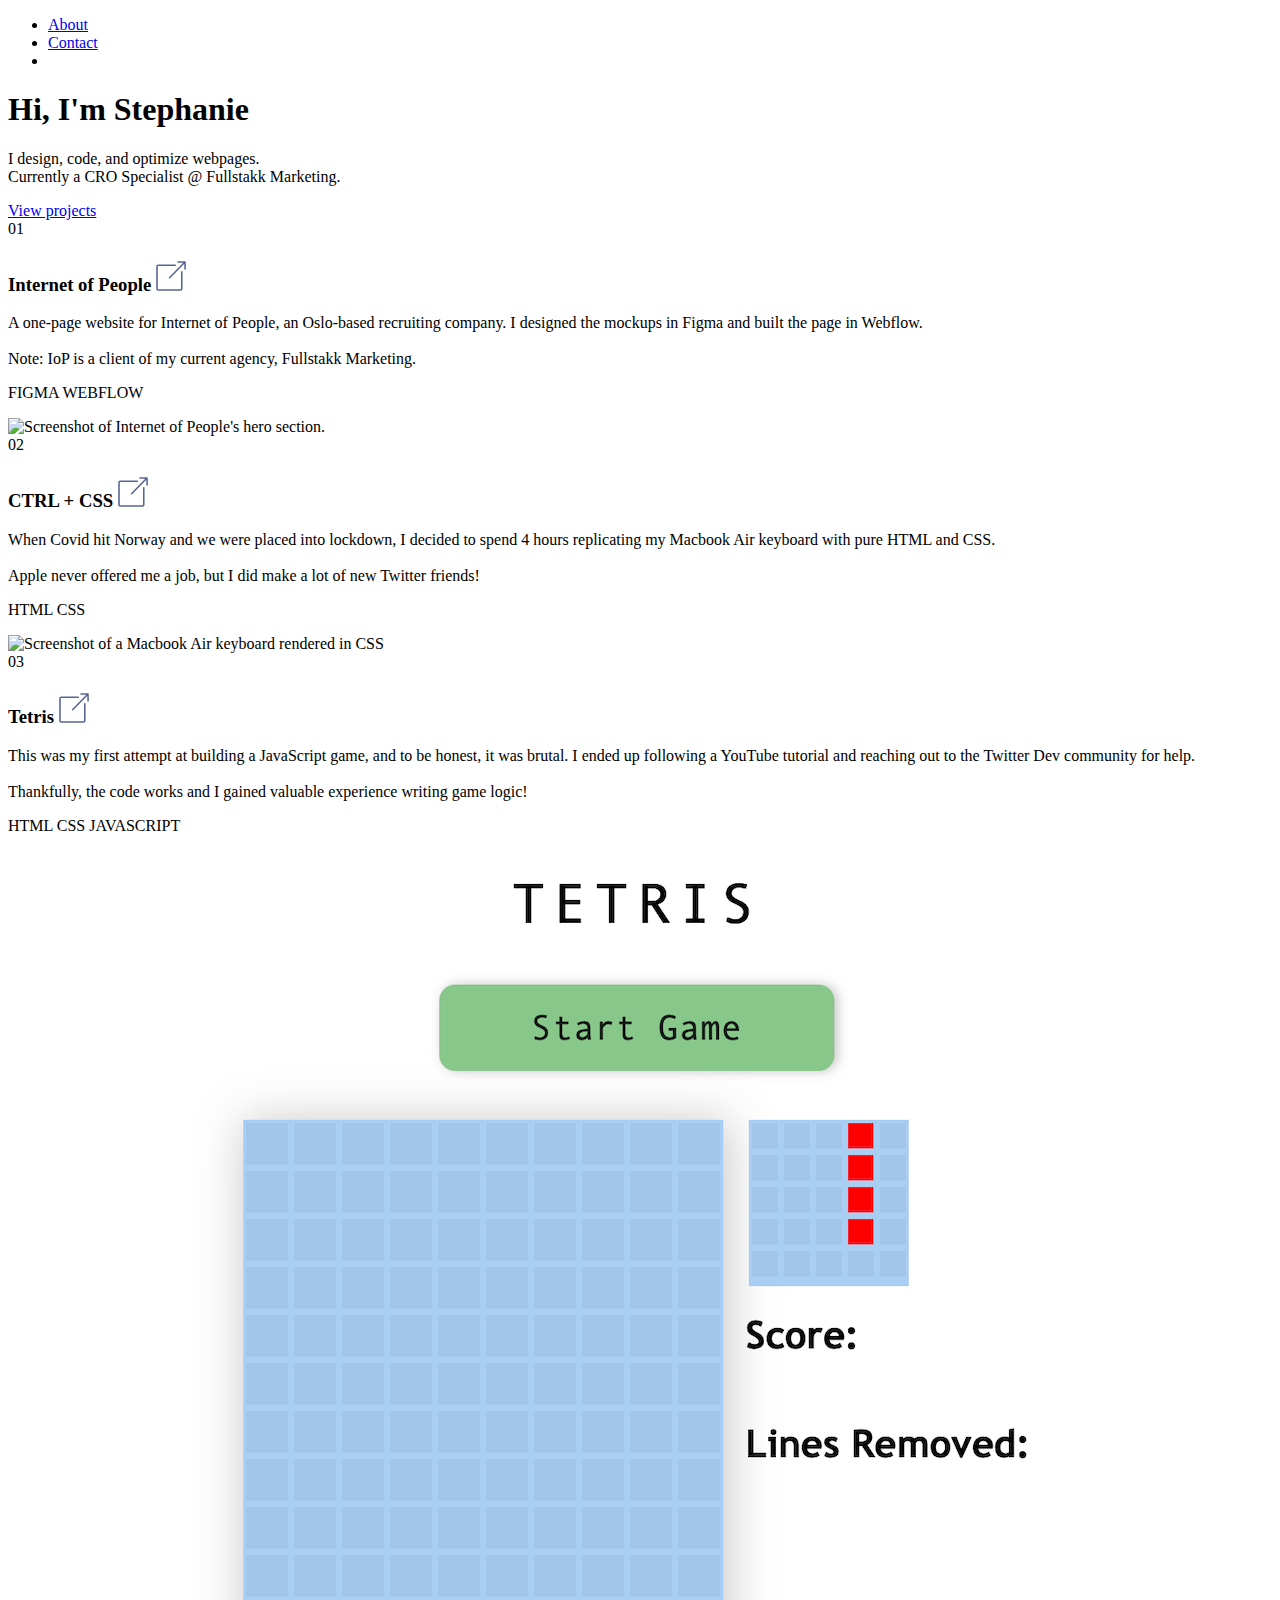
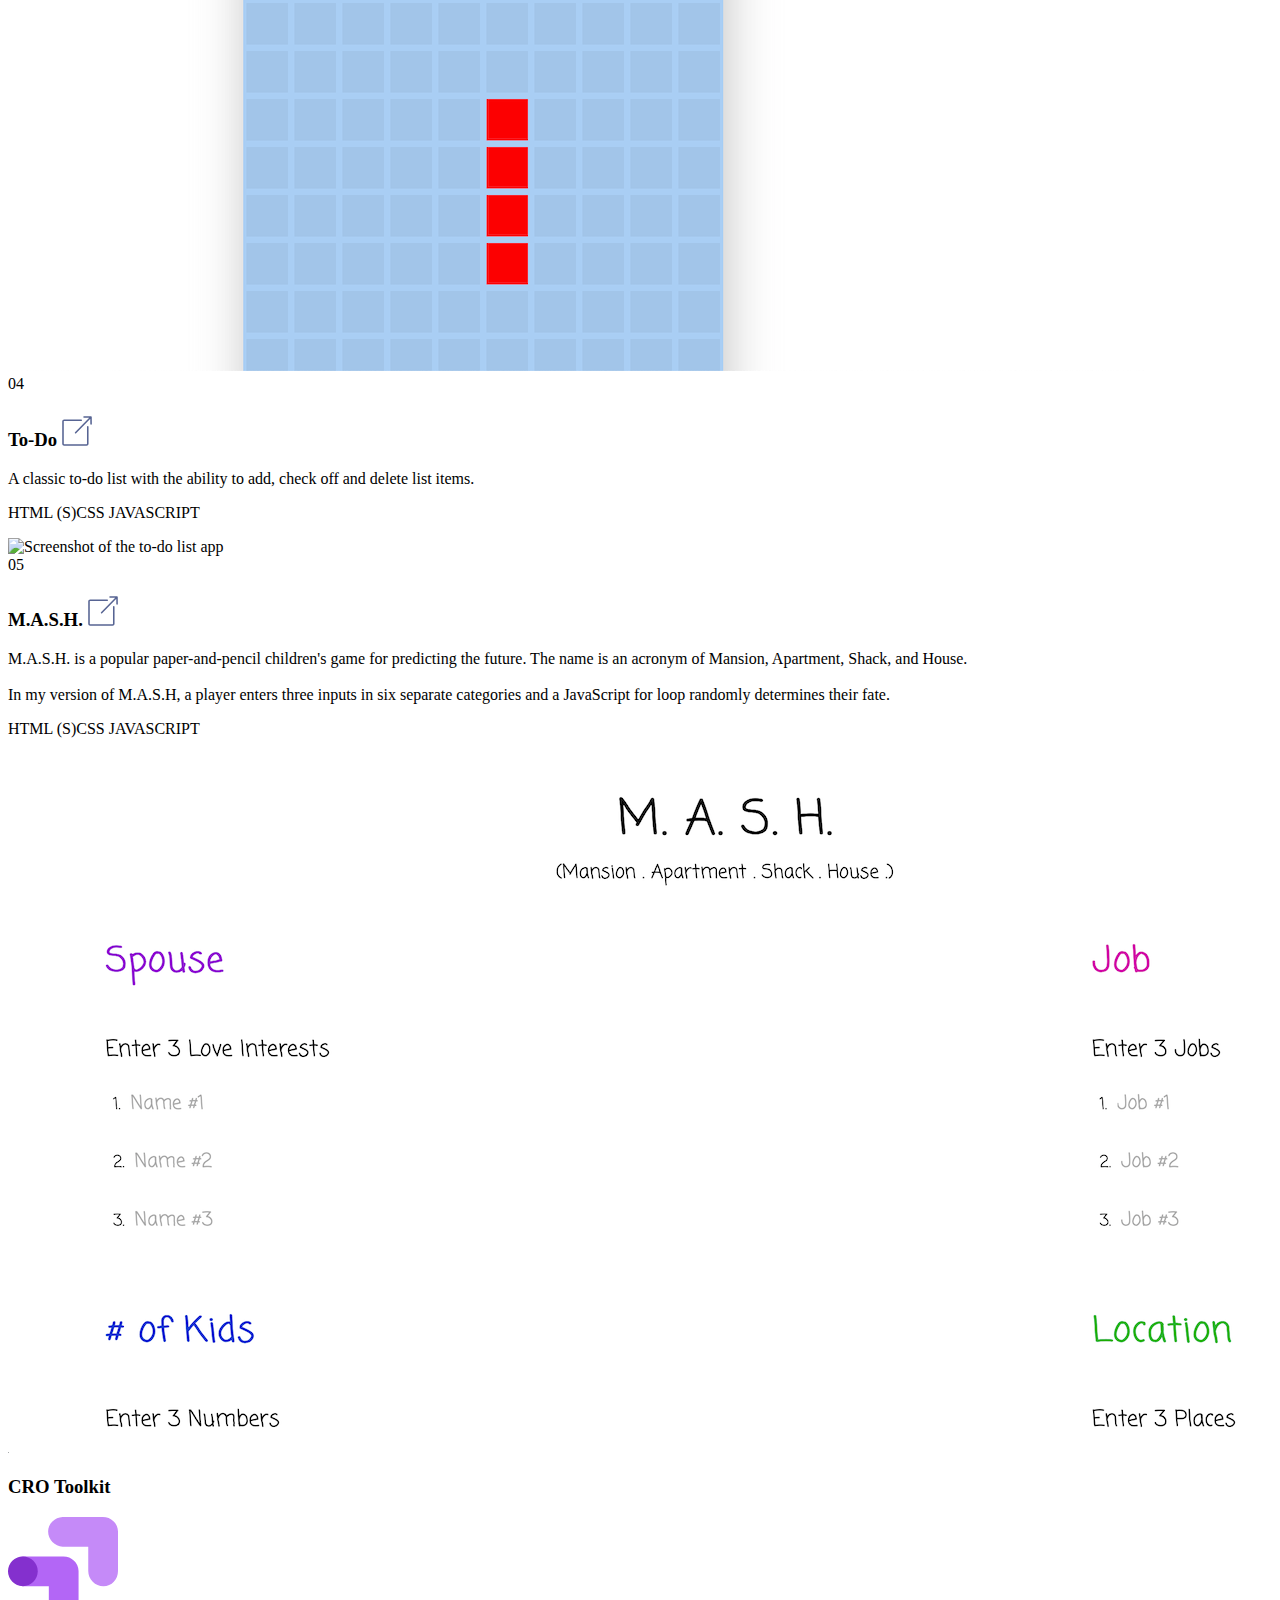
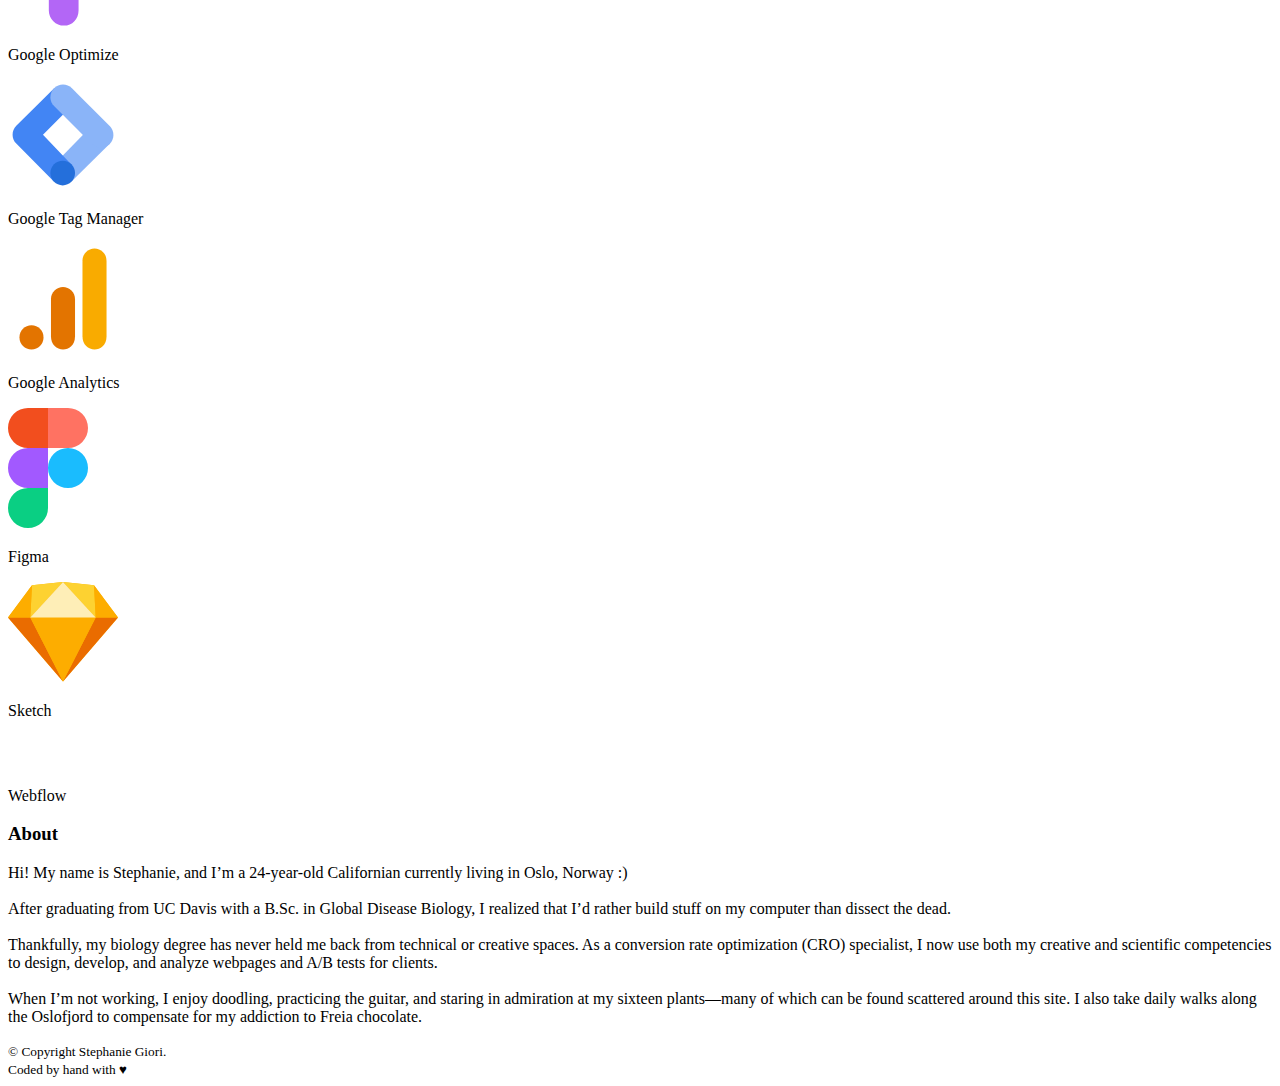
==== commit 5e5035f9: "JS path update" ====
--- a/index.html
+++ b/index.html
@@ -28,356 +28,295 @@
   <meta name="twitter:card" content="summary_large_image">
   <link rel="icon" href="https://github.com/sgiori11/sgiori11.github.io/blob/master/images/my%20face.jpeg?raw=true">
 </head>
-<body>
-	<div class="topnav" id="myTopnav">
-    <div id="nav-icon">
-     <span></span>
-    </div>
-      <ul>
-        <li>
-          <a href="index.html" title="What does she do?" class="active">
-          Home
-          </a>
-        </li>
-        <li>
-          <a href="about.html" title="Who is she?">
-          About 
-          </a>
-        </li>
-        <li>
-          <a href="https://www.linkedin.com/in/sgiori119" target="_blank" title="Find me on LinkedIn">
-            <i class="fab fa-linkedin"></i>
-          </a>
-        </li>
-      </ul>  	
-  </div>
-
-  <div class="banner">
-    <div>
-      <h1>Hi, I'm Steph 👽</h1>
-      <!-- <h1>STEPHANIE&nbsp;GIORI&nbsp;IS&nbsp;A</h1> -->
-     	<div class="content">
-        <p class="p1">#Writer </p>
-     	  <p class="p2">#Coder </p>
-        <p class="p3">#Designer </p>
+
+
+ <div class="nav">
+  <div id="nav-icon">
+   <span></span>
+   <ul>
+    <li><a href="#about">About</a>
+    <li><a href = "mailto: stephaniegiori9@gmail.com">Contact</a>
+    <li>
+      <a href="https://www.linkedin.com/in/sgiori119" target="_blank" title="Find me on LinkedIn">
+        <i class="fab fa-linkedin">
+        </i>
+      </a>
+   </ul>
+  </div>
+ </div> 
+
+
+<section class="hero-section">
+
+
+  <div class="hero-cont">
+    <h1>Hi, I'm Stephanie</h1>
+    <p>
+      I <span>design</span>, <span>code</span>, and <span>optimize</span> webpages.<br/> 
+      Currently a <span>CRO Specialist</span> @ Fullstakk Marketing.
+    </p>
+    <div class="CTA">
+    <a href="#projects">View projects</a>
+    </div>
+  </div>
+</section>
+
+<section class="projects">
+  <div class="project-cont">
+    
+    <div class="project-number odd" id="projects">
+      <span>01</span>
+      <span class="line"></span>
+    </div>
+    <div class="project odds">
+      <div class="info">
+        <h3>Internet of People  
+          <span class="pop-out">
+            <a href="https://www.internetofpeople.no" target="_blank">
+              <svg width="34" height="34" viewBox="0 0 34 34" fill="none" xmlns="http://www.w3.org/2000/svg">
+<path d="M26.547 14.7222C26.547 14.2926 26.1988 13.9444 25.7692 13.9444C25.3397 13.9444 24.9914 14.2926 24.9914 14.7222H26.547ZM19.2778 9.00837C19.7073 9.00837 20.0556 8.66015 20.0556 8.23059C20.0556 7.80104 19.7073 7.45281 19.2778 7.45281V9.00837ZM24.5777 32.222H2.19149V33.7776H24.5777V32.222ZM1.77778 31.8083V9.42208H0.222222V31.8083H1.77778ZM24.9914 14.7222V31.8083H26.547V14.7222H24.9914ZM19.2778 7.45281H2.19149V9.00837H19.2778V7.45281ZM2.19149 32.222C1.963 32.222 1.77778 32.0368 1.77778 31.8083H0.222222C0.222222 32.8959 1.10389 33.7776 2.19149 33.7776V32.222ZM24.5777 33.7776C25.6653 33.7776 26.547 32.8959 26.547 31.8083H24.9914C24.9914 32.0368 24.8062 32.222 24.5777 32.222V33.7776ZM1.77778 9.42208C1.77778 9.19359 1.963 9.00837 2.19149 9.00837V7.45281C1.10389 7.45281 0.222222 8.33448 0.222222 9.42208H1.77778Z" fill="#576493"/>
+<path d="M13.0078 20.2512C12.7076 20.5584 12.7133 21.0508 13.0205 21.3511C13.3277 21.6513 13.8201 21.6456 14.1203 21.3384L13.0078 20.2512ZM29.7777 4.99099C29.7728 4.56147 29.4206 4.21727 28.991 4.2222L21.9915 4.30266C21.562 4.3076 21.2178 4.6598 21.2227 5.08933C21.2277 5.51885 21.5799 5.86305 22.0094 5.85811L28.2312 5.7866L28.3027 12.0084C28.3076 12.4379 28.6598 12.7821 29.0894 12.7772C29.5189 12.7723 29.8631 12.4201 29.8582 11.9905L29.7777 4.99099ZM14.1203 21.3384L29.5562 5.54355L28.4437 4.45632L13.0078 20.2512L14.1203 21.3384Z" fill="#576493"/>
+</svg>
+            </a>
+          </span>
+        </h3>
+        <p>A one-page website for Internet of People, an Oslo-based recruiting company. I designed the mockups in Figma and built the page in Webflow. 
+        <br>
+        <br>Note: IoP is a client of my current agency, Fullstakk Marketing. 
+        </p>
+       <p>
+         <span>FIGMA</span>
+         <span>WEBFLOW</span>
+       </p>
       </div>
-    </div>
-  </div>
-  <div class="arrow"></div>
+      <div class="project-img"><img src="images/Internet of People.png" alt="Screenshot of Internet of People's hero section."></div>
+    </div>
+    
+    <div class="asparagus"></div>
+    
+    <div class="project-number even project-two">
+      <span class="line"></span>
+      <span>02</span>
+    </div>
+    <div class="project evens">
+      <div class="info">
+        <h3>CTRL + CSS
+          <span class="pop-out">
+            <a href="https://codepen.io/stephsstar/pen/BaoRJYb" target="_blank">
+              <svg width="34" height="34" viewBox="0 0 34 34" fill="none" xmlns="http://www.w3.org/2000/svg">
+<path d="M26.547 14.7222C26.547 14.2926 26.1988 13.9444 25.7692 13.9444C25.3397 13.9444 24.9914 14.2926 24.9914 14.7222H26.547ZM19.2778 9.00837C19.7073 9.00837 20.0556 8.66015 20.0556 8.23059C20.0556 7.80104 19.7073 7.45281 19.2778 7.45281V9.00837ZM24.5777 32.222H2.19149V33.7776H24.5777V32.222ZM1.77778 31.8083V9.42208H0.222222V31.8083H1.77778ZM24.9914 14.7222V31.8083H26.547V14.7222H24.9914ZM19.2778 7.45281H2.19149V9.00837H19.2778V7.45281ZM2.19149 32.222C1.963 32.222 1.77778 32.0368 1.77778 31.8083H0.222222C0.222222 32.8959 1.10389 33.7776 2.19149 33.7776V32.222ZM24.5777 33.7776C25.6653 33.7776 26.547 32.8959 26.547 31.8083H24.9914C24.9914 32.0368 24.8062 32.222 24.5777 32.222V33.7776ZM1.77778 9.42208C1.77778 9.19359 1.963 9.00837 2.19149 9.00837V7.45281C1.10389 7.45281 0.222222 8.33448 0.222222 9.42208H1.77778Z" fill="#576493"/>
+<path d="M13.0078 20.2512C12.7076 20.5584 12.7133 21.0508 13.0205 21.3511C13.3277 21.6513 13.8201 21.6456 14.1203 21.3384L13.0078 20.2512ZM29.7777 4.99099C29.7728 4.56147 29.4206 4.21727 28.991 4.2222L21.9915 4.30266C21.562 4.3076 21.2178 4.6598 21.2227 5.08933C21.2277 5.51885 21.5799 5.86305 22.0094 5.85811L28.2312 5.7866L28.3027 12.0084C28.3076 12.4379 28.6598 12.7821 29.0894 12.7772C29.5189 12.7723 29.8631 12.4201 29.8582 11.9905L29.7777 4.99099ZM14.1203 21.3384L29.5562 5.54355L28.4437 4.45632L13.0078 20.2512L14.1203 21.3384Z" fill="#576493"/>
+</svg>
+            </a>
+          </span>
+        </h3>
+        <p>When Covid hit Norway and we were placed into lockdown, I decided to spend 4 hours replicating my Macbook Air keyboard with pure HTML and CSS. 
+        <br></br>
+         Apple never offered me a job, but I did make a lot of new Twitter friends!</p>
+       <p>
+         <span>HTML</span>
+         <span>CSS</span>
+       </p>
+      </div>
+      <div class="project-img"><img src="images/Css keyboard.png" alt="Screenshot of a Macbook Air keyboard rendered in CSS"></div>
+    </div>
+  
+    
+   <div class="monstera-shelf"></div>
+    
+   <div class="project-number odd monstera">
+      <span>03</span>
+      <span class="line"></span>
+     </div>
+    <div class="project odds">
+      <div class="info">
+        <h3>Tetris
+         <span class="pop-out">
+            <a href="https://codepen.io/stephsstar/pen/wvKPpgd" target="_blank">
+              <svg width="34" height="34" viewBox="0 0 34 34" fill="none" xmlns="http://www.w3.org/2000/svg">
+<path d="M26.547 14.7222C26.547 14.2926 26.1988 13.9444 25.7692 13.9444C25.3397 13.9444 24.9914 14.2926 24.9914 14.7222H26.547ZM19.2778 9.00837C19.7073 9.00837 20.0556 8.66015 20.0556 8.23059C20.0556 7.80104 19.7073 7.45281 19.2778 7.45281V9.00837ZM24.5777 32.222H2.19149V33.7776H24.5777V32.222ZM1.77778 31.8083V9.42208H0.222222V31.8083H1.77778ZM24.9914 14.7222V31.8083H26.547V14.7222H24.9914ZM19.2778 7.45281H2.19149V9.00837H19.2778V7.45281ZM2.19149 32.222C1.963 32.222 1.77778 32.0368 1.77778 31.8083H0.222222C0.222222 32.8959 1.10389 33.7776 2.19149 33.7776V32.222ZM24.5777 33.7776C25.6653 33.7776 26.547 32.8959 26.547 31.8083H24.9914C24.9914 32.0368 24.8062 32.222 24.5777 32.222V33.7776ZM1.77778 9.42208C1.77778 9.19359 1.963 9.00837 2.19149 9.00837V7.45281C1.10389 7.45281 0.222222 8.33448 0.222222 9.42208H1.77778Z" fill="#576493"/>
+<path d="M13.0078 20.2512C12.7076 20.5584 12.7133 21.0508 13.0205 21.3511C13.3277 21.6513 13.8201 21.6456 14.1203 21.3384L13.0078 20.2512ZM29.7777 4.99099C29.7728 4.56147 29.4206 4.21727 28.991 4.2222L21.9915 4.30266C21.562 4.3076 21.2178 4.6598 21.2227 5.08933C21.2277 5.51885 21.5799 5.86305 22.0094 5.85811L28.2312 5.7866L28.3027 12.0084C28.3076 12.4379 28.6598 12.7821 29.0894 12.7772C29.5189 12.7723 29.8631 12.4201 29.8582 11.9905L29.7777 4.99099ZM14.1203 21.3384L29.5562 5.54355L28.4437 4.45632L13.0078 20.2512L14.1203 21.3384Z" fill="#576493"/>
+</svg>
+            </a>
+          </span>
+        </h3>
+        <p>This was my first attempt at building a JavaScript game, and to be  honest, it was brutal. I ended up following a YouTube tutorial and reaching out to the Twitter Dev community for help. <br>
+
+          <br>Thankfully, the code works and I gained valuable experience writing game logic!
+        </p>
+       
+       <p>
+         <span>HTML</span>
+         <span>CSS</span>
+         <span>JAVASCRIPT</span>
+       </p>
+      </div> 
+      <div class="project-img"><img src="images/tetris.png" alt="Screenshot of the tetris game"></div>
+    </div>
+    
+    <div class="pothos"></div>
+    
+    <div class="project-number even project-two">
+      <span class="line"></span>
+      <span>04</span>
+    </div>
+    <div class="project evens">
+      <div class="info">
+        <h3>To-Do
+          <span class="pop-out">
+            <a href="https://codepen.io/stephsstar/pen/xxwqWGK" target="_blank">
+              <svg width="34" height="34" viewBox="0 0 34 34" fill="none" xmlns="http://www.w3.org/2000/svg">
+<path d="M26.547 14.7222C26.547 14.2926 26.1988 13.9444 25.7692 13.9444C25.3397 13.9444 24.9914 14.2926 24.9914 14.7222H26.547ZM19.2778 9.00837C19.7073 9.00837 20.0556 8.66015 20.0556 8.23059C20.0556 7.80104 19.7073 7.45281 19.2778 7.45281V9.00837ZM24.5777 32.222H2.19149V33.7776H24.5777V32.222ZM1.77778 31.8083V9.42208H0.222222V31.8083H1.77778ZM24.9914 14.7222V31.8083H26.547V14.7222H24.9914ZM19.2778 7.45281H2.19149V9.00837H19.2778V7.45281ZM2.19149 32.222C1.963 32.222 1.77778 32.0368 1.77778 31.8083H0.222222C0.222222 32.8959 1.10389 33.7776 2.19149 33.7776V32.222ZM24.5777 33.7776C25.6653 33.7776 26.547 32.8959 26.547 31.8083H24.9914C24.9914 32.0368 24.8062 32.222 24.5777 32.222V33.7776ZM1.77778 9.42208C1.77778 9.19359 1.963 9.00837 2.19149 9.00837V7.45281C1.10389 7.45281 0.222222 8.33448 0.222222 9.42208H1.77778Z" fill="#576493"/>
+<path d="M13.0078 20.2512C12.7076 20.5584 12.7133 21.0508 13.0205 21.3511C13.3277 21.6513 13.8201 21.6456 14.1203 21.3384L13.0078 20.2512ZM29.7777 4.99099C29.7728 4.56147 29.4206 4.21727 28.991 4.2222L21.9915 4.30266C21.562 4.3076 21.2178 4.6598 21.2227 5.08933C21.2277 5.51885 21.5799 5.86305 22.0094 5.85811L28.2312 5.7866L28.3027 12.0084C28.3076 12.4379 28.6598 12.7821 29.0894 12.7772C29.5189 12.7723 29.8631 12.4201 29.8582 11.9905L29.7777 4.99099ZM14.1203 21.3384L29.5562 5.54355L28.4437 4.45632L13.0078 20.2512L14.1203 21.3384Z" fill="#576493"/>
+</svg>
+            </a>
+          </span>
+        </h3>
+        <p>A classic to-do list with the ability to add, check off and delete list items.</p>
+       <p>
+         <span>HTML</span>
+         <span>(S)CSS</span>
+         <span>JAVASCRIPT</span>
+       </p>
+      </div>
+      <div class="project-img"><img src="images/To-do list.png" alt="Screenshot of the to-do list app"></div>
+    </div>
  
- <div class="tab-container">
-  <div class="tabs">
-    
-     <label class="tab content-label" for="content">
-      Content 
-     </label>
-
-     <label class="tab code-label" for="code">
-      Code 
-    </label>
-
-     <label class="tab design-label selected-label" for="designs">
-      Designs
-     </label>
-     
-  </div>
+ <div class="space"></div>
+
+
+  <div class="project-number odd monstera">
+      <span>05</span>
+      <span class="line"></span>
+     </div>
+    <div class="project odds">
+      <div class="info">
+        <h3>M.A.S.H.
+         <span class="pop-out">
+            <a href="https://codepen.io/stephsstar/pen/bGVVQjo" target="_blank">
+              <svg width="34" height="34" viewBox="0 0 34 34" fill="none" xmlns="http://www.w3.org/2000/svg">
+<path d="M26.547 14.7222C26.547 14.2926 26.1988 13.9444 25.7692 13.9444C25.3397 13.9444 24.9914 14.2926 24.9914 14.7222H26.547ZM19.2778 9.00837C19.7073 9.00837 20.0556 8.66015 20.0556 8.23059C20.0556 7.80104 19.7073 7.45281 19.2778 7.45281V9.00837ZM24.5777 32.222H2.19149V33.7776H24.5777V32.222ZM1.77778 31.8083V9.42208H0.222222V31.8083H1.77778ZM24.9914 14.7222V31.8083H26.547V14.7222H24.9914ZM19.2778 7.45281H2.19149V9.00837H19.2778V7.45281ZM2.19149 32.222C1.963 32.222 1.77778 32.0368 1.77778 31.8083H0.222222C0.222222 32.8959 1.10389 33.7776 2.19149 33.7776V32.222ZM24.5777 33.7776C25.6653 33.7776 26.547 32.8959 26.547 31.8083H24.9914C24.9914 32.0368 24.8062 32.222 24.5777 32.222V33.7776ZM1.77778 9.42208C1.77778 9.19359 1.963 9.00837 2.19149 9.00837V7.45281C1.10389 7.45281 0.222222 8.33448 0.222222 9.42208H1.77778Z" fill="#576493"/>
+<path d="M13.0078 20.2512C12.7076 20.5584 12.7133 21.0508 13.0205 21.3511C13.3277 21.6513 13.8201 21.6456 14.1203 21.3384L13.0078 20.2512ZM29.7777 4.99099C29.7728 4.56147 29.4206 4.21727 28.991 4.2222L21.9915 4.30266C21.562 4.3076 21.2178 4.6598 21.2227 5.08933C21.2277 5.51885 21.5799 5.86305 22.0094 5.85811L28.2312 5.7866L28.3027 12.0084C28.3076 12.4379 28.6598 12.7821 29.0894 12.7772C29.5189 12.7723 29.8631 12.4201 29.8582 11.9905L29.7777 4.99099ZM14.1203 21.3384L29.5562 5.54355L28.4437 4.45632L13.0078 20.2512L14.1203 21.3384Z" fill="#576493"/>
+</svg>
+            </a>
+          </span>
+        </h3>
+        <p>M.A.S.H. is a popular paper-and-pencil children's game for predicting the future. The name is an acronym of Mansion, Apartment, Shack, and House.<br> 
+
+        <br>In my version of M.A.S.H, a player enters three inputs in six separate categories and a JavaScript for loop randomly determines their fate.
+        </p>
+       
+       <p>
+         <span>HTML</span>
+         <span>(S)CSS</span>
+         <span>JAVASCRIPT</span>
+       </p>
+      </div> 
+      <div class="project-img"><img src="images/Mash.png" alt="Screenshot of the M.A.S.H. JS game"></div>
+    </div>
+  </div>
+
+
+ <div class="potted-plant"></div>
+
+  
+</section>
+
+<section class="tools">
+  <h3>CRO Toolkit</h3>
+  <div class="underline">
+    <span></span>
+  </div>
+  <div class="tools-cont">
+   <div class="tools-div">
+    <svg width="110" height="109" viewBox="0 0 110 109" fill="none" xmlns="http://www.w3.org/2000/svg">
+<path d="M70.566 53.9623C70.4623 45.778 63.6824 39.434 55.3459 39.434H15.2201C7.33333 39.8006 0.691818 46.027 0.691818 53.9623C0.691818 61.8975 7.33333 68.8157 15.2201 69.1824H40.8176V93.3962C40.8176 101.857 47.8189 108.616 56.0377 108.616C64.2497 108.616 70.566 101.857 70.566 93.3962V53.9623Z" fill="#B366F6"/>
+<path d="M14.8742 69.1824C23.089 69.1824 29.7484 62.523 29.7484 54.3082C29.7484 46.0934 23.089 39.434 14.8742 39.434C6.65941 39.434 0 46.0934 0 54.3082C0 62.523 6.65941 69.1824 14.8742 69.1824Z" fill="#8430CE"/>
+<path d="M110 14.5283C109.896 6.34403 103.116 0 94.7799 0H54.6541C46.7673 0.366667 40.1258 6.59308 40.1258 14.5283C40.1258 22.4635 46.7673 29.3818 54.6541 29.7484H80.2516V53.9623C80.2516 62.4233 87.2528 69.1824 95.4717 69.1824C103.684 69.1824 110 62.4233 110 53.9623V14.5283Z" fill="#C58AF8"/>
+</svg>
+    <p>Google Optimize</p>
+  </div>
+   <div class="tools-div">
+    <svg width="110" height="110" viewBox="0 0 110 110" fill="none" xmlns="http://www.w3.org/2000/svg">
+<path d="M63.7714 101.286L46.2688 84.2188L83.8578 45.8334L101.979 63.5938L63.7714 101.286Z" fill="#8AB4F8"/>
+<path d="M63.8458 25.8271L46.4063 8.02087L8.27292 45.7933C3.35729 50.7089 3.35729 58.6782 8.27292 63.5995L45.8333 101.406L63.5938 84.7917L34.9766 54.6964L63.8458 25.8271Z" fill="#4285F4"/>
+<path d="M101.727 46.0854L63.9146 8.27292C58.9932 3.35157 51.0125 3.35157 46.0911 8.27292C41.1698 13.1943 41.1698 21.175 46.0911 26.0964L83.9036 63.9089C88.825 68.8302 96.8057 68.8302 101.727 63.9089C106.648 58.9875 106.648 51.0068 101.727 46.0854Z" fill="#8AB4F8"/>
+<path d="M54.7135 105.417C61.5164 105.417 67.0312 99.9018 67.0312 93.099C67.0312 86.2961 61.5164 80.7812 54.7135 80.7812C47.9107 80.7812 42.3958 86.2961 42.3958 93.099C42.3958 99.9018 47.9107 105.417 54.7135 105.417Z" fill="#246FDB"/>
+</svg>
+    <p>Google Tag Manager</p>
+  </div>
+   <div class="tools-div">
+    <svg width="110" height="110" viewBox="0 0 110 110" fill="none" xmlns="http://www.w3.org/2000/svg">
+<path d="M74.4792 16.6146V92.2396C74.4792 100.702 80.3172 105.417 86.5104 105.417C92.2396 105.417 98.5417 101.406 98.5417 92.2396V17.1875C98.5417 9.43025 92.8125 4.58337 86.5104 4.58337C80.2083 4.58337 74.4792 9.92869 74.4792 16.6146Z" fill="#F9AB00"/>
+<path d="M42.9688 55V92.2396C42.9688 100.702 48.8068 105.417 55 105.417C60.7292 105.417 67.0313 101.406 67.0313 92.2396V55.5729C67.0313 47.8156 61.3021 42.9688 55 42.9688C48.6979 42.9688 42.9688 48.3141 42.9688 55Z" fill="#E37400"/>
+<path d="M23.4896 105.417C30.1343 105.417 35.5208 100.03 35.5208 93.3854C35.5208 86.7407 30.1343 81.3541 23.4896 81.3541C16.8449 81.3541 11.4583 86.7407 11.4583 93.3854C11.4583 100.03 16.8449 105.417 23.4896 105.417Z" fill="#E37400"/>
+    </svg>
+    <p>Google Analytics</p>
+  </div>
+   <div class="tools-div">
+    <svg width="80" height="120" viewBox="0 0 80 120" fill="none" xmlns="http://www.w3.org/2000/svg">
+<path d="M40 60C40 54.6957 42.1071 49.6086 45.8579 45.8579C49.6086 42.1071 54.6957 40 60 40C65.3043 40 70.3914 42.1071 74.1421 45.8579C77.8929 49.6086 80 54.6957 80 60C80 65.3043 77.8929 70.3914 74.1421 74.1421C70.3914 77.8929 65.3043 80 60 80C54.6957 80 49.6086 77.8929 45.8579 74.1421C42.1071 70.3914 40 65.3043 40 60V60Z" fill="#1ABCFE"/>
+<path d="M0 100C0 94.6957 2.10714 89.6086 5.85786 85.8579C9.60859 82.1071 14.6957 80 20 80H40V100C40 105.304 37.8929 110.391 34.1421 114.142C30.3914 117.893 25.3043 120 20 120C14.6957 120 9.60859 117.893 5.85786 114.142C2.10714 110.391 0 105.304 0 100H0Z" fill="#0ACF83"/>
+<path d="M40 0V40H60C65.3043 40 70.3914 37.8929 74.1421 34.1421C77.8929 30.3914 80 25.3043 80 20C80 14.6957 77.8929 9.60859 74.1421 5.85786C70.3914 2.10714 65.3043 0 60 0L40 0Z" fill="#FF7262"/>
+<path d="M0 20C0 25.3043 2.10714 30.3914 5.85786 34.1421C9.60859 37.8929 14.6957 40 20 40H40V0H20C14.6957 0 9.60859 2.10714 5.85786 5.85786C2.10714 9.60859 0 14.6957 0 20H0Z" fill="#F24E1E"/>
+<path d="M0 60C0 65.3043 2.10714 70.3914 5.85786 74.1421C9.60859 77.8929 14.6957 80 20 80H40V40H20C14.6957 40 9.60859 42.1071 5.85786 45.8579C2.10714 49.6086 0 54.6957 0 60H0Z" fill="#A259FF"/></svg>
+    <p>Figma</p>
+  </div>
+   <div class="tools-div">
+    
+    <svg width="110" height="100" viewBox="0 0 110 100" fill="none" xmlns="http://www.w3.org/2000/svg">
+<path d="M23.9996 3.27817L55 0L86.0004 3.27817L110 35.555L55 99.5539L0 35.555L23.9996 3.27817Z" fill="#FDB300"/>
+<path d="M22.2788 35.5551L55 99.554L0 35.5551H22.2788Z" fill="#EA6C00"/>
+<path d="M87.7213 35.5551L54.9965 99.554L109.996 35.5551H87.7213Z" fill="#EA6C00"/>
+<path d="M22.2788 35.5551H87.7213L55 99.554L22.2788 35.5551Z" fill="#FDAD00"/>
+<path d="M55 0L23.9996 3.27817L22.2788 35.555L55 0Z" fill="#FDD231"/>
+<path d="M54.9965 0L85.9968 3.27817L87.7177 35.555L54.9965 0Z" fill="#FDD231"/>
+<path d="M109.996 35.555L85.9968 3.2782L87.7213 35.555H109.996ZM0 35.555L23.9996 3.2782L22.2788 35.555H0Z" fill="#FDAD00"/>
+<path d="M55 0L22.2788 35.555H87.7213L55 0Z" fill="#FEEEB7"/>
+</svg>
+
+    
+    <p>Sketch</p>
+  </div>
+   <div class="tools-div">
+    
+    
+<svg width="120" height="31" viewBox="0 0 120 31" fill="none" xmlns="http://www.w3.org/2000/svg">
+<path d="M38.7143 11.8571C38.7143 9.71429 36.5714 7.42857 33 7.42857C29 7.42857 24.4286 10.4286 23.7143 16.4286C23 22.4286 26.7143 25.1429 30.5714 25.1429C34.4286 25.1429 36.2857 23.7143 38.2857 21.7143C36.5714 19.5714 34.2857 20.5714 33.8571 20.7143C33.4286 21 32.7143 21.2857 31.5714 21.2857C30.1429 21.2857 28.5714 20.5714 28.5714 17.8571C38 16.8571 38.7143 14 38.7143 11.8571ZM34.1429 12.1429C34.1429 12.8571 33.8571 14 29.1429 14.5714C30.1429 11 32 10.7143 32.8571 10.7143C33.7143 10.8571 34.1429 11.4286 34.1429 12.1429ZM18.2857 12.7143C18.2857 12.7143 16.2857 19 16.1429 19.5714C16.1429 19 14.5714 7.71429 14.5714 7.71429C11.1429 7.71429 9.28571 10.1429 8.42857 12.7143C8.42857 12.7143 6 19 5.85714 19.5714C5.71429 19.1429 5.42857 12.8571 5.42857 12.8571C5.14286 9.71429 2.28571 7.71429 0 7.71429L2.85714 24.8571C6.42857 24.8571 8.42857 22.4286 9.42857 19.8571C9.42857 19.8571 11.5714 14.2857 11.7143 14C11.7143 14.2857 13.2857 24.8571 13.2857 24.8571C16.8571 24.8571 18.8571 22.5714 19.8571 20.1429L24.8571 7.71429C21.1429 7.71429 19.2857 10.1429 18.2857 12.7143ZM52 7.28571C49.8571 7.28571 48.1429 8.42857 46.7143 10.2857L47.8571 0C44.8571 0 42.5714 2.57143 42 6.28571L39.7143 24.7143C41.4286 24.7143 43.1429 24.2857 44.1429 23C45 24.1429 46.2857 25 48.1429 25C53.1429 25 56.5714 19.2857 56.5714 13.8571C56.7143 8.85714 54.2857 7.28571 52 7.28571ZM51.4286 16.1429C50.8571 19.1429 49.2857 21.1429 47.5714 21.1429C46 21.1429 45.2857 20.4286 45.2857 20.4286C45.5714 17.8571 45.8571 16.1429 46.4286 14.7143C47 13.2857 48.4286 11.1429 49.8571 11.1429C51.2857 11.2857 52 13.1429 51.4286 16.1429ZM69.1429 7.71429H65.7143V7.57143C66 5.28571 66.4286 4.14286 68.2857 4C69.4286 3.85714 70 3.28571 70.1429 2.57143C70.2857 2 70.5714 0.142857 70.5714 0.142857C63.5714 0.142857 61.4286 3.14286 60.8571 7.71429V7.85714H60.7143C59.5714 7.85714 58.2857 9.14286 58.1429 10.7143L58 11.2857H60.2857L58.2857 27.2857L57.7143 30.1429C57.8571 30.1429 57.8571 30.1429 58 30.1429C61.2857 30 63.2857 27.4286 63.8571 23.7143L65.4286 11.1429H66.5714C67.5714 11.1429 68.8571 10.1429 69.1429 8.28571V7.71429ZM87.1429 7.42857C83.1429 7.42857 79.4286 10.4286 78.2857 15C77.1429 19.5714 78.8571 25.1429 84.7143 25.1429C90.5714 25.1429 94 19.4286 94 14.7143C93.8571 10 90.7143 7.42857 87.1429 7.42857ZM88.7143 16C88.5714 18.1429 87.5714 21.2857 85 21.2857C82.4286 21.2857 82.8571 17.5714 83 15.8571C83.2857 14 84.2857 11.2857 86.5714 11.2857C88.7143 11.2857 89 13.7143 88.7143 16ZM113.714 12.7143C113.714 12.7143 111.714 19 111.571 19.5714C111.571 19 110 7.71429 110 7.71429C106.571 7.71429 104.714 10.1429 103.857 12.7143C103.857 12.7143 101.429 19 101.286 19.5714C101.286 19.1429 100.857 12.8571 100.857 12.8571C100.714 9.71429 97.7143 7.85714 95.4286 7.85714L98.2857 25C101.857 25 103.857 22.5714 104.857 20C104.857 20 107 14.4286 107.143 14.1429C107.143 14.4286 108.714 25 108.714 25C112.286 25 114.286 22.7143 115.286 20.2857L120 7.71429C116.429 7.71429 114.571 10.1429 113.714 12.7143ZM72.4286 0.142857L69.5714 23.5714L69 26.4286C69.1429 26.4286 69.1429 26.4286 69.2857 26.4286C72.4286 26.4286 74.7143 23.5714 75 20.1429L76.7143 6.71429C77.1429 2.71429 74.5714 0.142857 72.4286 0.142857Z" fill="white"/>
+</svg>
+
+    
+    <p>Webflow</p>
+  </div>
+  </div>
+</section>
+
+<section class="about" id="about">
+   <h3>About</h3>
+  <div class="underline">
+    <span></span>
+  </div>
+  <div class="about-cont">
+   <div class="my-face"></div>
+   <div class="bio">
+    <p>
+      Hi! My name is Stephanie, and I’m a 24-year-old Californian currently living in Oslo, Norway :) <br/> 
+
+<br/>After graduating from UC Davis with a B.Sc. in Global Disease Biology, I realized that I’d rather build stuff on my computer than dissect the dead. <br/>
+
+<br/>Thankfully, my biology degree has never held me back from technical or creative spaces. As a conversion rate optimization (CRO) specialist, I now use both my creative and scientific competencies to design, develop, and analyze webpages and A/B tests for clients.<br/>
+      
+ <br/>When I’m not working, I enjoy doodling, practicing the guitar, and staring in admiration at my sixteen plants&mdash;many of which can be found scattered around this site. I also take daily walks along the Oslofjord to compensate for my addiction to Freia chocolate.
+      
+    </p>
+   </div>
  </div>
-
- <input type="radio" class="rad" value="code" id="code" name="selected-content">
-  <div class="hidden my-code">
-   <div class="row">
-
-    <div class="code-column">
-      <div class="wrap">
-
-     <p class="codepen" data-height="447" data-theme-id="light" data-default-tab="result" data-user="stephsstar" data-slug-hash="bGVVQjo" data-preview="true" style="height: 447px; box-sizing: border-box; display: flex; align-items: center; justify-content: center; border: 2px solid; margin: 1em 0; padding: 1em;" data-pen-title="M.A.S.H.!">
-    <span>See the Pen <a href="https://codepen.io/stephsstar/pen/bGVVQjo">
-  M.A.S.H.!</a> by Stephanie Giori (<a href="https://codepen.io/stephsstar">@stephsstar</a>)
-  on <a href="https://codepen.io">CodePen</a>.</span>
-   </p>
-<script async src="https://static.codepen.io/assets/embed/ei.js"></script>
-      
-       <div class="columntext code-h3">
-        <h3>The Game 'M.A.S.H.'</h3>
-              <p>M.A.S.H. is a popular paper-and-pencil children's game for predicting the future. The name is an acronym of Mansion, Apartment, Shack, and House.</p>
-              <p>In my version of M.A.S.H., a player enters three inputs in six separate categories. Each category is assigned a random number, and a JavaScript for loop styles each input according to whether it matches its category's number.</p>
-              <p>There's no way to cheat&mdash;JavaScript's Math.random doesn't care what you want!</p>
-        </div>
-       </a>
-        <ul class="tags">
-            <li class="tag">HTML</li>
-            <li class="tag">SCSS</li>
-            <li class="tag">JavaScript</li>
-            <li class="tag">Responsive Design</li>
-          </ul>
-
-    </div>
-   </div>
-   <div class="code-column">
-    <div class="wrap">
-    <p class="codepen" data-height="447" data-theme-id="light" data-default-tab="result" data-user="stephsstar" data-slug-hash="jOPjYJp" data-preview="true" style="height: 447px; box-sizing: border-box; display: flex; align-items: center; justify-content: center; border: 2px solid; margin: 1em 0; padding: 1em;" data-pen-title="Baking Conversions (g to mL)">
-    <span>See the Pen <a href="https://codepen.io/stephsstar/pen/jOPjYJp">
-  Baking Conversions (g to mL)</a> by Stephanie Giori (<a href="https://codepen.io/stephsstar">@stephsstar</a>)
-  on <a href="https://codepen.io">CodePen</a>.</span>
-    </p>
-<script async src="https://static.codepen.io/assets/embed/ei.js"></script>
-
-  <div class="columntext code-h3">
-        <h3>Baking Conversion Tool</h3>
-              <p>After moving to Norway, I struggled to convert U.S. recipe measurements from cups into grams and mL. The tools I found online were often spammy and inaccurate, so I decided to make my own.</p>
-              <p>After determining the average density of baking flour, granulated sugar, unsweetened cocoa powder, and cornstarch, I wrote two functions that convert the user's input into their desired unit (g or mL).</p>
-        </div>
-       </a>
-        <ul class="tags">
-            <li class="tag">HTML</li>
-            <li class="tag">CSS</li>
-            <li class="tag">JavaScript</li>
-          </ul>
-
-    </div>
-   </div>
-    
-   
-
-   <div class="code-column">
-    <div class="wrap"> 
-      <p class="codepen" data-height="447" data-theme-id="light" data-default-tab="result" data-user="stephsstar" data-slug-hash="rNaYJKz" data-preview="true" style="height: 447px; box-sizing: border-box; display: flex; align-items: center; justify-content: center; border: 2px solid; margin: 1em 0; padding: 1em;" data-pen-title="Harris The Friendly Plant">
-      <span>See the Pen <a href="https://codepen.io/stephsstar/pen/rNaYJKz">
-        Harris The Friendly Plant</a> by Stephanie Giori (<a href="https://codepen.io/stephsstar">@stephsstar</a>)
-        on <a href="https://codepen.io">CodePen</a>.</span>
-       </p>
-<script async src="https://static.codepen.io/assets/embed/ei.js"></script>
-      
-      <div class="columntext code-h3">
-        <h3>Harris the Friendly Plant (CSS Illustration)</h3>
-              <p>To keep my CSS skills sharp, I like to create pure CSS shapes and animations in Codepen. Currently, SCSS is my favorite preprocessor due to its support for mixins and variables, but I am always scoping out the competition!</p>
-        </div>
-       </a>
-        <ul class="tags">
-            <li class="tag">HTML</li>
-            <li class="tag">SCSS</li>
-          </ul>
-     </div>
-    </div>
-     
-
-  <div class="code-column">
-    <div class="wrap"> 
-      <p class="codepen" data-height="447" data-theme-id="light" data-default-tab="result" data-user="stephsstar" data-slug-hash="poJGoVG" data-preview="true" style="height: 447px; box-sizing: border-box; display: flex; align-items: center; justify-content: center; border: 2px solid; margin: 1em 0; padding: 1em;" data-pen-title="SCSS  Circles">
-        <span>See the Pen <a href="https://codepen.io/stephsstar/pen/poJGoVG">
-         SCSS  Circles</a> by Stephanie Giori (<a href="https://codepen.io/stephsstar">@stephsstar</a>)
-         on <a href="https://codepen.io">CodePen</a>.</span>
-        </p>
-        <script async src="https://static.codepen.io/assets/embed/ei.js"></script>
-
-      
-      <div class="columntext code-h3">
-        <h3>SCSS Circles</h3>
-              <p>Inspired by the Looney Tunes cartoon, this pen features seven circles that ~magically~ disappear on hover.</p>
-        </div>
-       </a>
-        <ul class="tags">
-            <li class="tag">HTML</li>
-            <li class="tag">SCSS</li>
-          </ul>
-     </div>
-    </div>
-
-
-
-
-  </div>
- </div>
-
-<input type="radio" class="rad" checked value="designs" id="designs" name="selected-content">
- <div class="hidden my-designs">
-      <div class="row">
-        <div class="column">
-          <div class="wrap">
-           <a href="meetup case.html" target="_blank">
-              <img src="images/Mockup full copy.png" alt="Meetup App Design Project" class="columnpics" width="100%">
-  		          <div class="columntext">
-  			           <h3>Redesigning the Meetup App</h3>
-  	               <p>
-                    <strong>Note:</strong> 
-                    This was a personal project. I am not affiliated with Meetup in any way.
-                  </p>
-                </div>
-              <ul class="tags">
-                <li class="tag">UX/UI Design</li>
-                <li class="tag">Sketch</li>
-                <li class="tag">Balsamiq</li>
-                <li class="tag">Wireframing</li>
-              </ul>
-          <div class="columnoverlay">
-          </div>
-       </div>
-     </div>
- <div class="column">
-  <div class="wrap">
-   <a href="images/As final.png" target="_blank">
-    <img src="images/As.png" alt="Illustration of the NMBU campus." class="columnpics" id="background" width="100%"> 
-     <div class="columntext">
-  			<h3>Ås</h3>
-  	       <p>
-           The view outside of my favorite café (with some artistic additions).
-           </p>
-  	 </div>
-   </a>
-   <ul class="tags">
-    <li class="tag">Sketch</li>
-    <li class="tag">Just For Fun</li>
-  </ul>
-   <div class="columnoverlay"> 
- </div>
-</div>
-</div>
- 
- <div class="column">
-  <div class="wrap">
-   <div id="demo" onclick="javascript:myPicture();">
-    <img src="images/Northern Lights.png" alt="Northern lights in the daytime and nighttime." class="norway-pic" width="100%">
-    </div>
-     <div class="columntext">
-        <a href="images/Northern Lights.png" target="_blank"><h3>Nordlys</h3></a>
-              <p>Click or tap the image to change the lighting!</p>
-        </div>
-      
-        <ul class="tags">
-            <li class="tag">Sketch</li>
-            <li class="tag">Just For Fun</li>
-          </ul>
-   <div class="columnoverlay"> 
- </div>
-</div>
-</div>
-</div>
-</div>
-
- <input type="radio" class="rad" value="content" id="content" name="selected-content">
-  <div class="hidden my-content">
-   <div class="row">
- 	 <div class="column">
-    <div class="wrap">
- 	 	<a href="Resources/Content Marketing.pdf" target="_blank">
- 	 	<img src="images/Computer pic.jpeg" alt="Macbook pro sitting on a desk" class="columnpics" width="100%">
- 	     <div class="columntext">
-  			<h3>How to Reduce Development Costs with Zenn’s Backend APIs</h3>
-  	          <p>I wrote this article to showcase my content marketing and SEO skills. Zenn is not a real company :)</p>
-  	    </div>
-  	  </a>
-      <ul class="tags">
-            <li class="tag">SEO</li>
-            <li class="tag">Content Marketing</li>
-            <li class="tag">APIs</li>
-            <li class="tag">SDKs</li>
-          </ul>
- 	    <div class="columnoverlay">  
-        </div>
-       </div>
-       </div>
- 	 <div class="column">
-    <div class="wrap">
- 	 	<a href="https://kb.netgear.com/000060475/What-is-a-network-loop" target="_blank">
- 		<img src="images/What is a network loop.png" alt="Thumbnail of network loop article" class="columnpics" width="100%">
- 		 <div class="columntext">
-  			<h3>What is a network loop?</h3>
-  	          <p><strong>Note:</strong> This content was created with the help of an editor, an illustrator, and several engineers.</p>
-  	    </div>
-  	</a>
-     <ul class="tags">
-            <li class="tag">NETGEAR</li>
-            <li class="tag">Technical Writing</li>
-            <li class="tag">Networking</li>
-            <li class="tag">SEO</li>
-          </ul>
- 	<div class="columnoverlay">
-   </div>
-  </div>
-  </div>
- 	 <div class="column">
-    <div class="wrap">
- 	 	<a href="Resources/IP address rewrite.pdf" target="_blank">
- 	    <img src="images/What is an IP address.png" alt="Thumbnail of IP address article" class="columnpics" width="100%">
- 	     <div class="columntext">
-  			<h3>What is an IP address?</h3>
-  	          <p>This is a rewrite of an underperforming article. The text from the original article is attached.</p>
-              <p>To view the published article, click <a href="https://kb.netgear.com/000060672/What-is-an-IP-address" target="_blank" class="click-here">here</a>.</p>
-  	    </div>
-  	   </a>
-        <ul class="tags">
-            <li class="tag">NETGEAR</li>
-            <li class="tag">Technical Writing</li>
-            <li class="tag">Editing</li>
-            <li class="tag">IT</li>
-            <li class="tag">SEO</li>
-          </ul>
- 	<div class="columnoverlay">
- 	</div>
-  </div>
-  </div>
-  </div>
-   <div class="row">
-   <div class="column">
-    <div class="wrap">
-   	<a href="https://kb.netgear.com/26902/How-do-I-create-a-MyNETGEAR-account" target="_blank">
-  <img src="images/How do I create a mynetgear account.png" alt="Thumbnail of MyNetgear article" class="columnpics" width="100%">
-    <div class="columntext">
-  	  <h3>How do I create a MyNetgear account?</h3>
-  	      <p><strong>Note:</strong> This content was written with the help of an editor.</p>
-  	    </div>
-  	</a>
-      <ul class="tags">
-            <li class="tag">NETGEAR</li>
-            <li class="tag">Content Development</li>
-            <li class="tag">Marketing</li>
-            <li class="tag">SEO</li>
-          </ul>
- 	<div class="columnoverlay">
- 	</div>
-  </div>
-  </div>
-  	<div class="column">
-      <div class="wrap">
-  <a href="https://prizedwriting.ucdavis.edu/sites/prizedwriting.ucdavis.edu/files/sitewide/Giori_vol29.pdf" target="_blank">
-   <img src="images/Pushing HIV legislation into the 21st century.png" alt="Thumbnail of HIV paper" class="columnpics" width="100%">
-    <div class="columntext">
-  	  <h3>Pushing HIV Legislation into the 21st Century</h3>
-  	      <p>My policy analysis essay, "Pushing HIV Legislation into the 21st Century", was 1 of 20 literary works published by UC Davis Prized Writing in 2018. The paper addressed California's repeal and revision of HIV-specific statutes in 2017.</p>
-  	    </div>
-  	</a>
-     <ul class="tags">
-            <li class="tag">UC Davis</li>
-            <li class="tag">Academic Writing</li>
-            <li class="tag">Public Health</li>
-            <li class="tag">Law</li>
-          </ul>
- 	 <div class="columnoverlay">
- 	</div>
-  </div>
-  </div>
-  	<div class="column">
-      <div class="wrap">
-      <a href="Resources\GDB Practicumm.pdf" target="_blank">
- 		   <img src="images/practicum project.png" alt="Thumbnail of scientific research paper" class="columnpics" width="100%"> 
- 		     <div class="columntext">
-  	      <h3>Inoculation and Persistence of <em>Salmonella enterica</em> Serovars in Lettuce Cultivar Salinas</h3>
-  	      <p><em>Salmonella enterica</em> is a common bacterial culprit in foodborne outbreaks. Working under Dr. Maeli Melotto, I analyzed the persistence of six <em>Salmonella enterica</em> strains in Salinas lettuce.</p>
-  	    </div>
-      </a>
-       <ul class="tags">
-            <li class="tag">UC Davis</li>
-            <li class="tag">Scientific Writing</li>
-            <li class="tag">Research</li>
-            <li class="tag">MS Excel</li>
-          </ul>
- 	<div class="columnoverlay">
- 	</div>
-   </div>
-  </div>
-</div>
-</div>
-</div>
+  
+</section>
+
+
+
+
 
 
 <footer>
@@ -400,6 +339,7 @@
  </div>
 </footer>
 
-<script async src="js/index.js"></script>
+<script async src="index.js"></script>
+
 </body>
-</html>
+</html>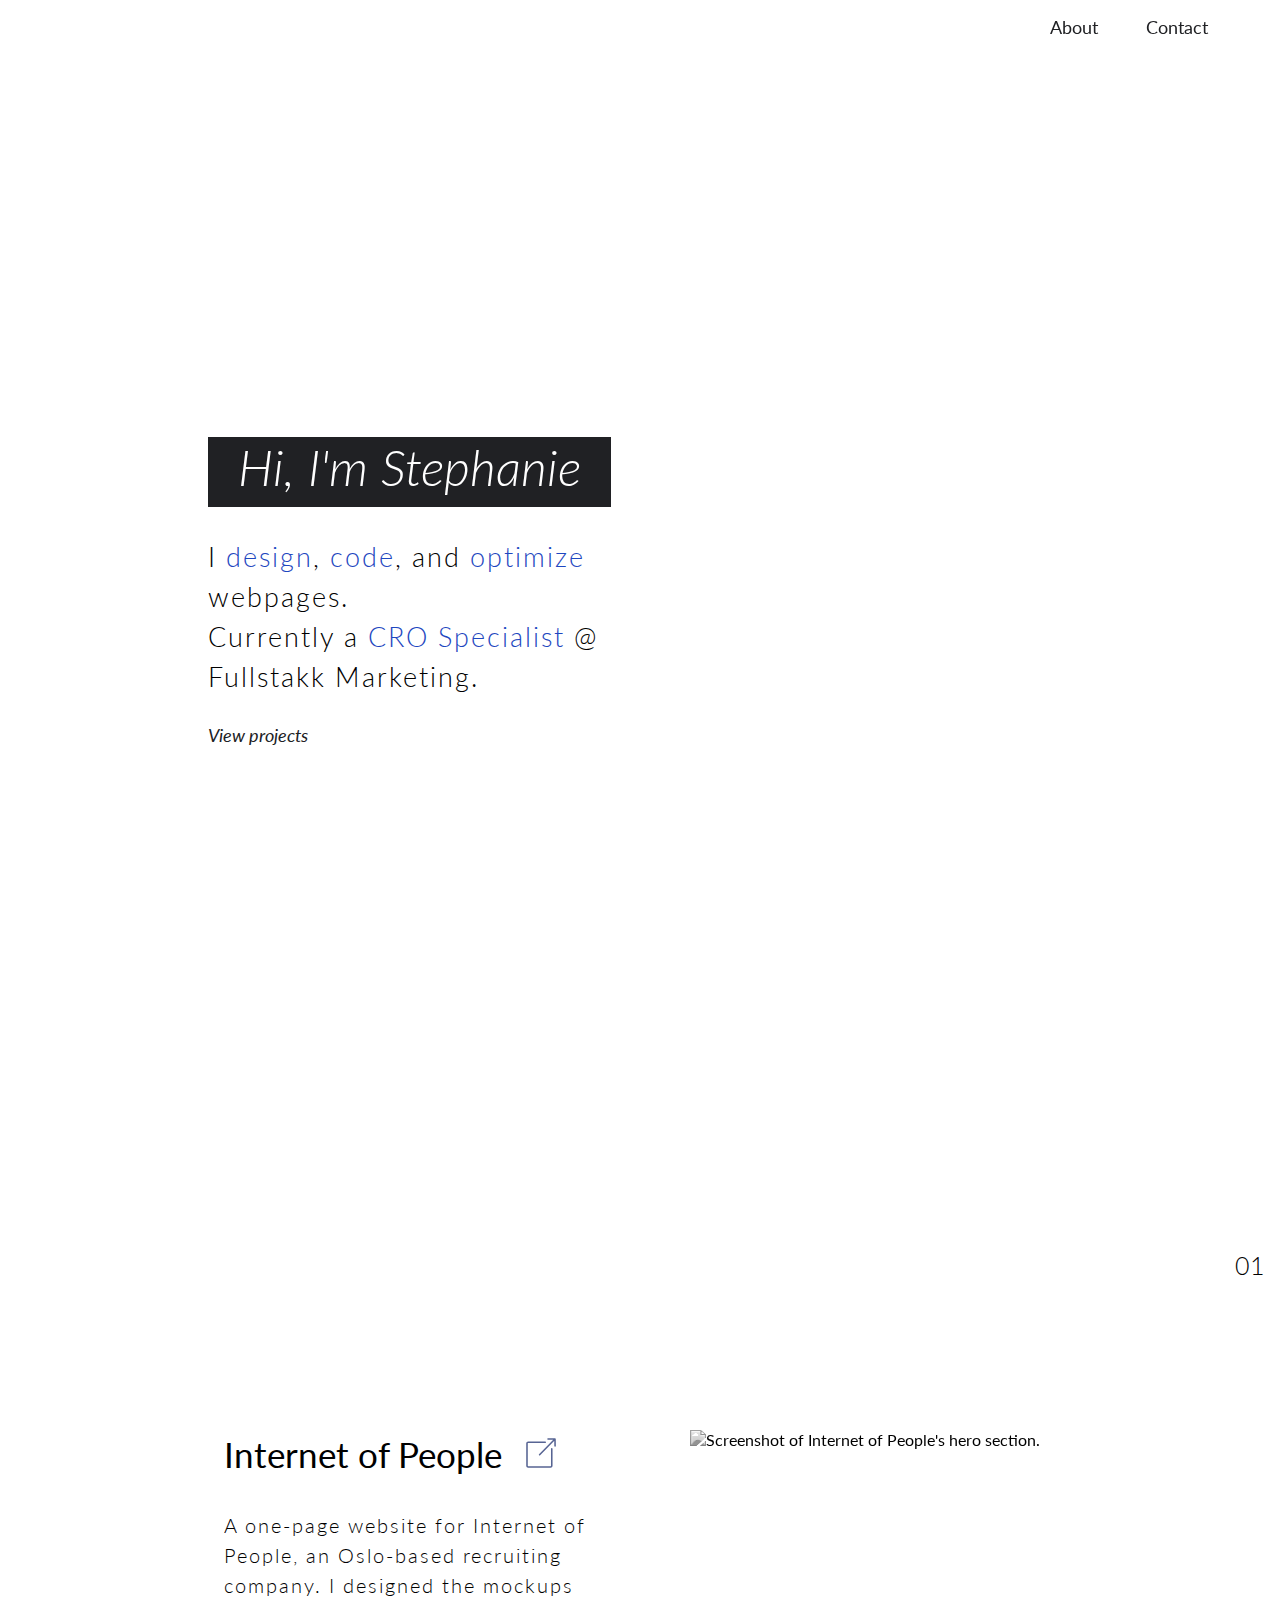
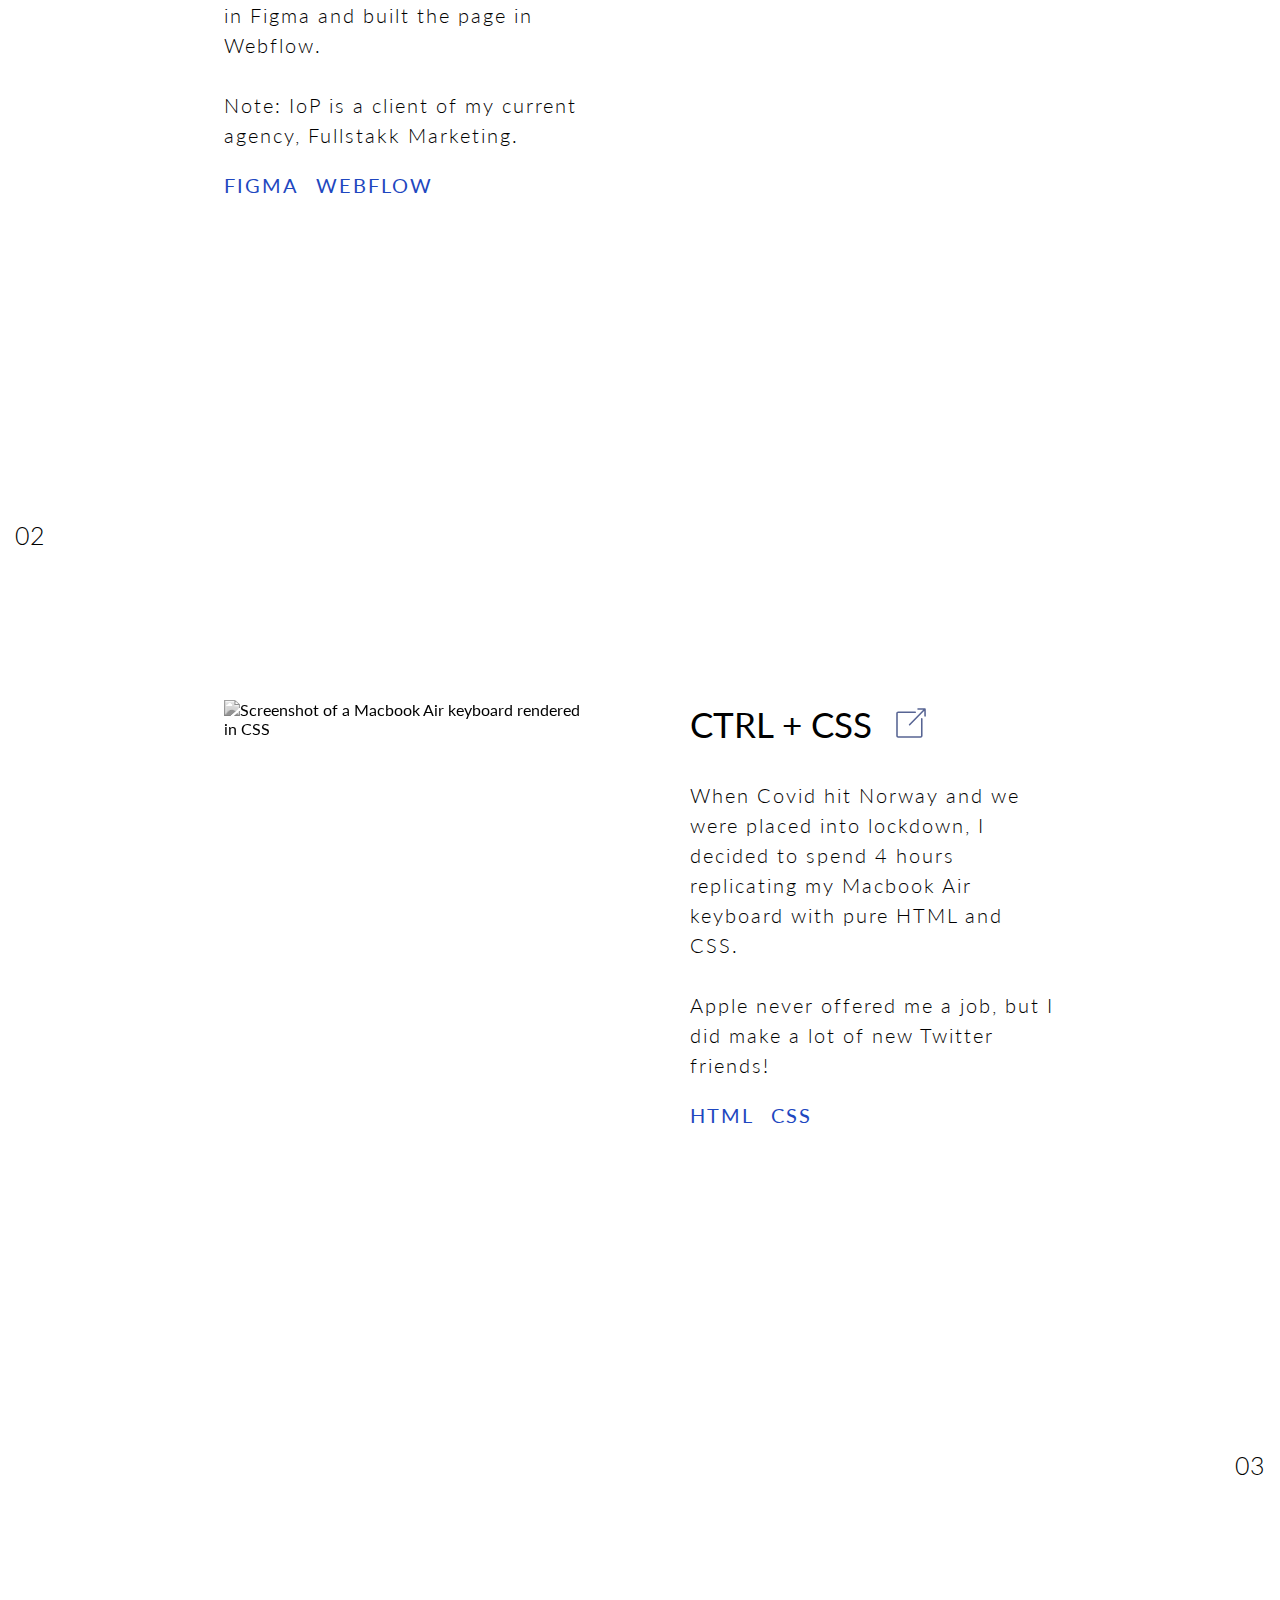
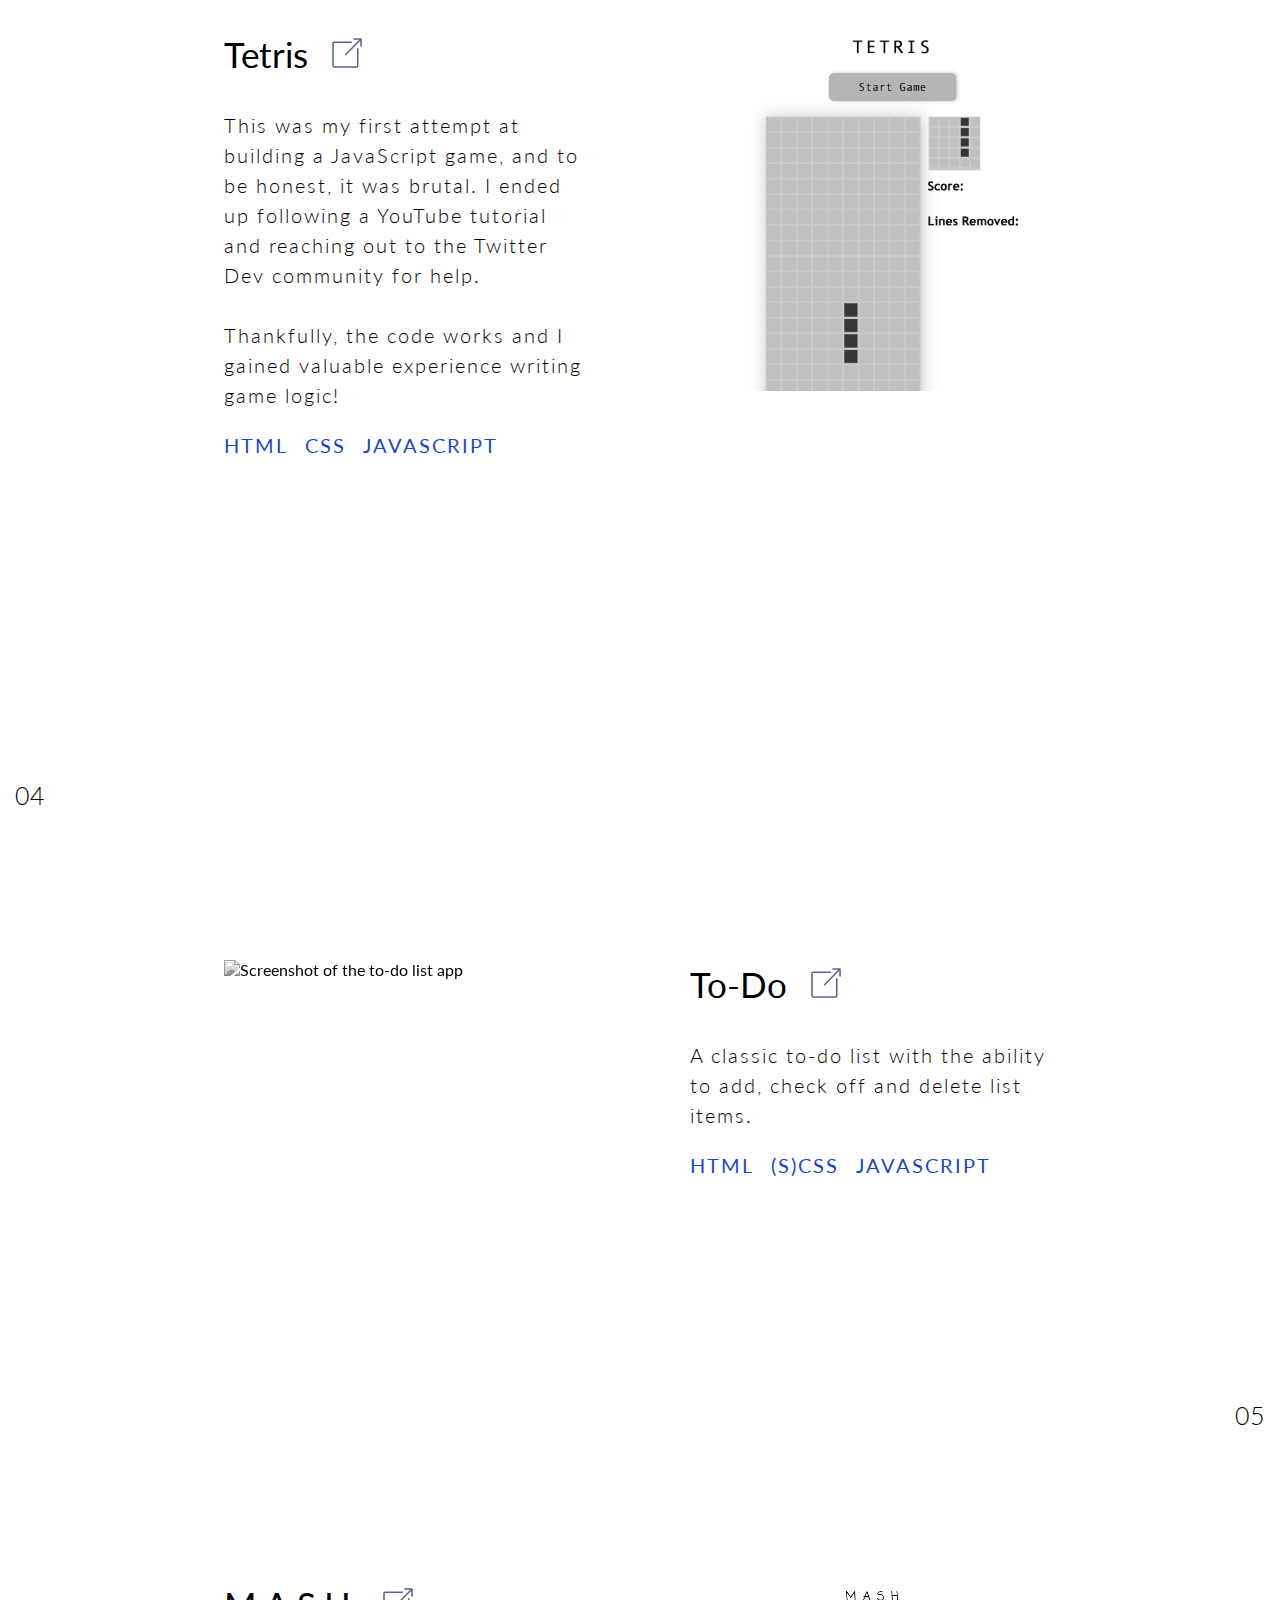
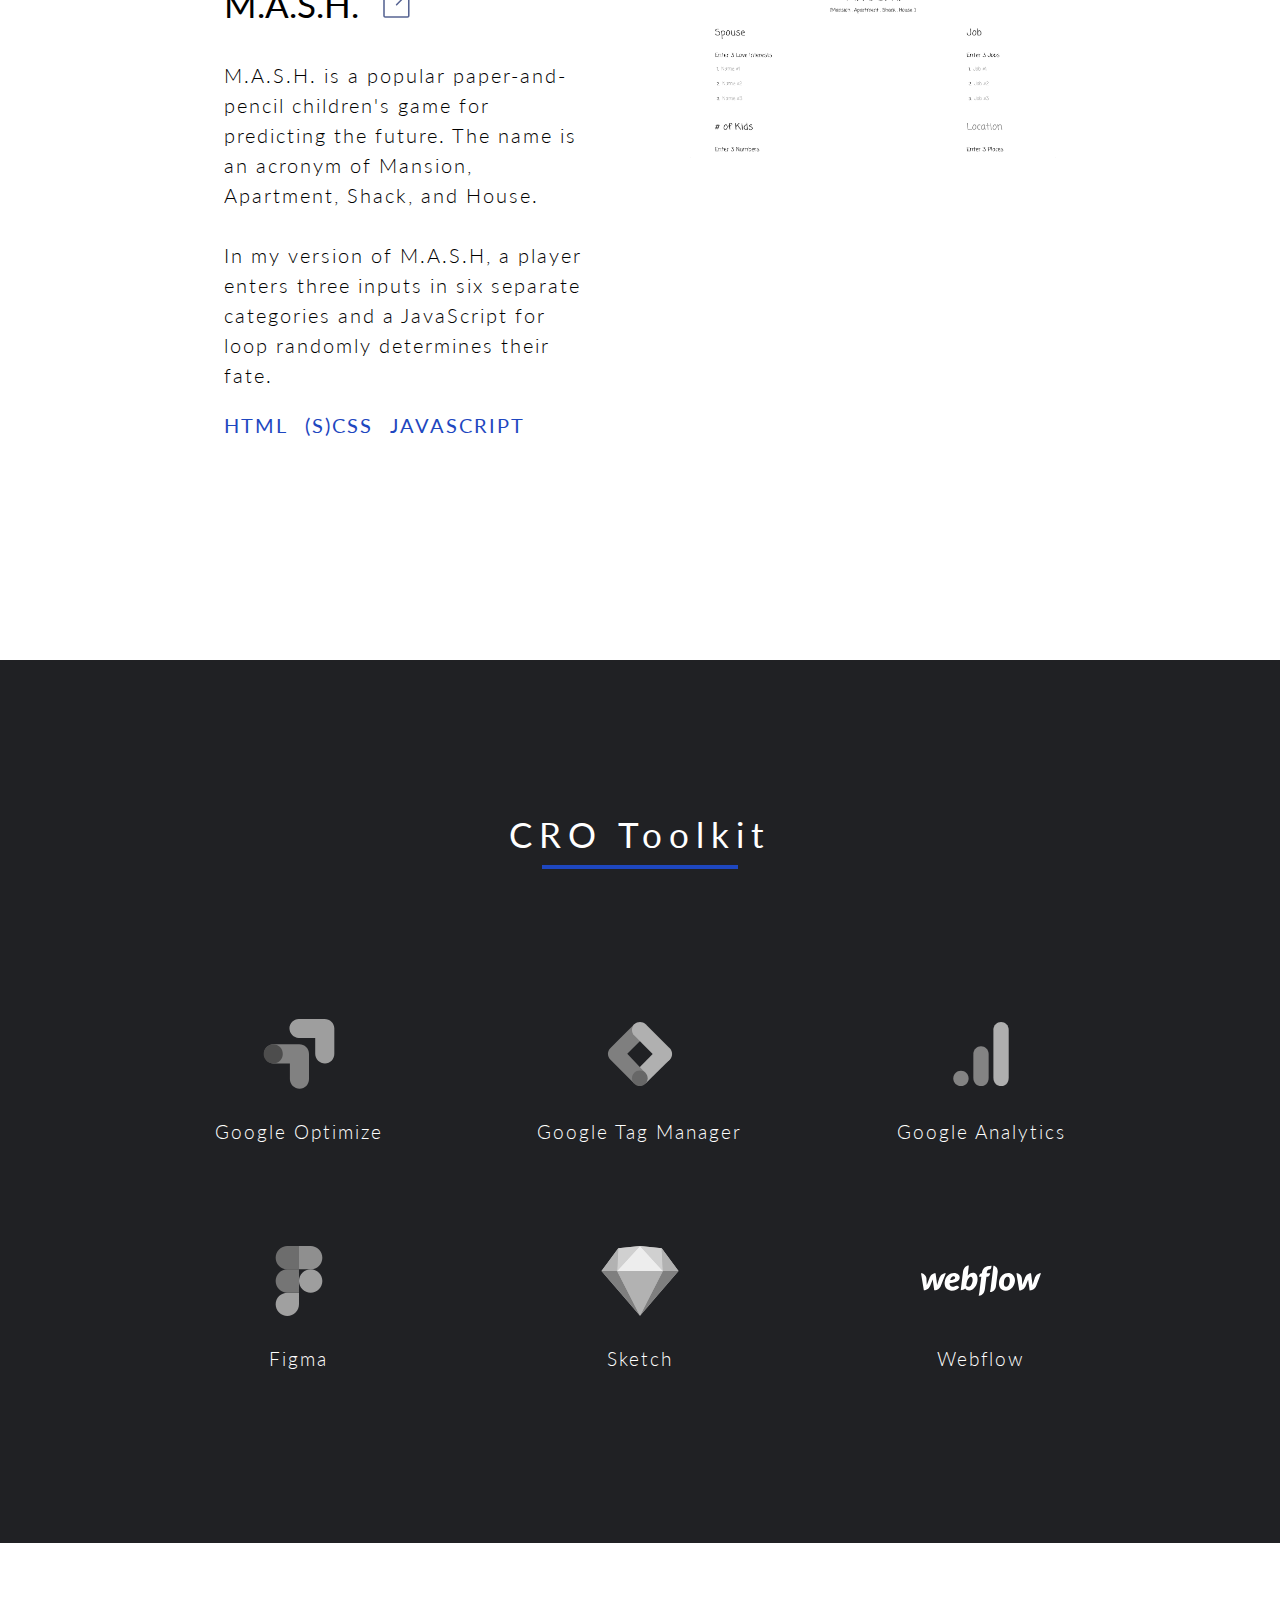
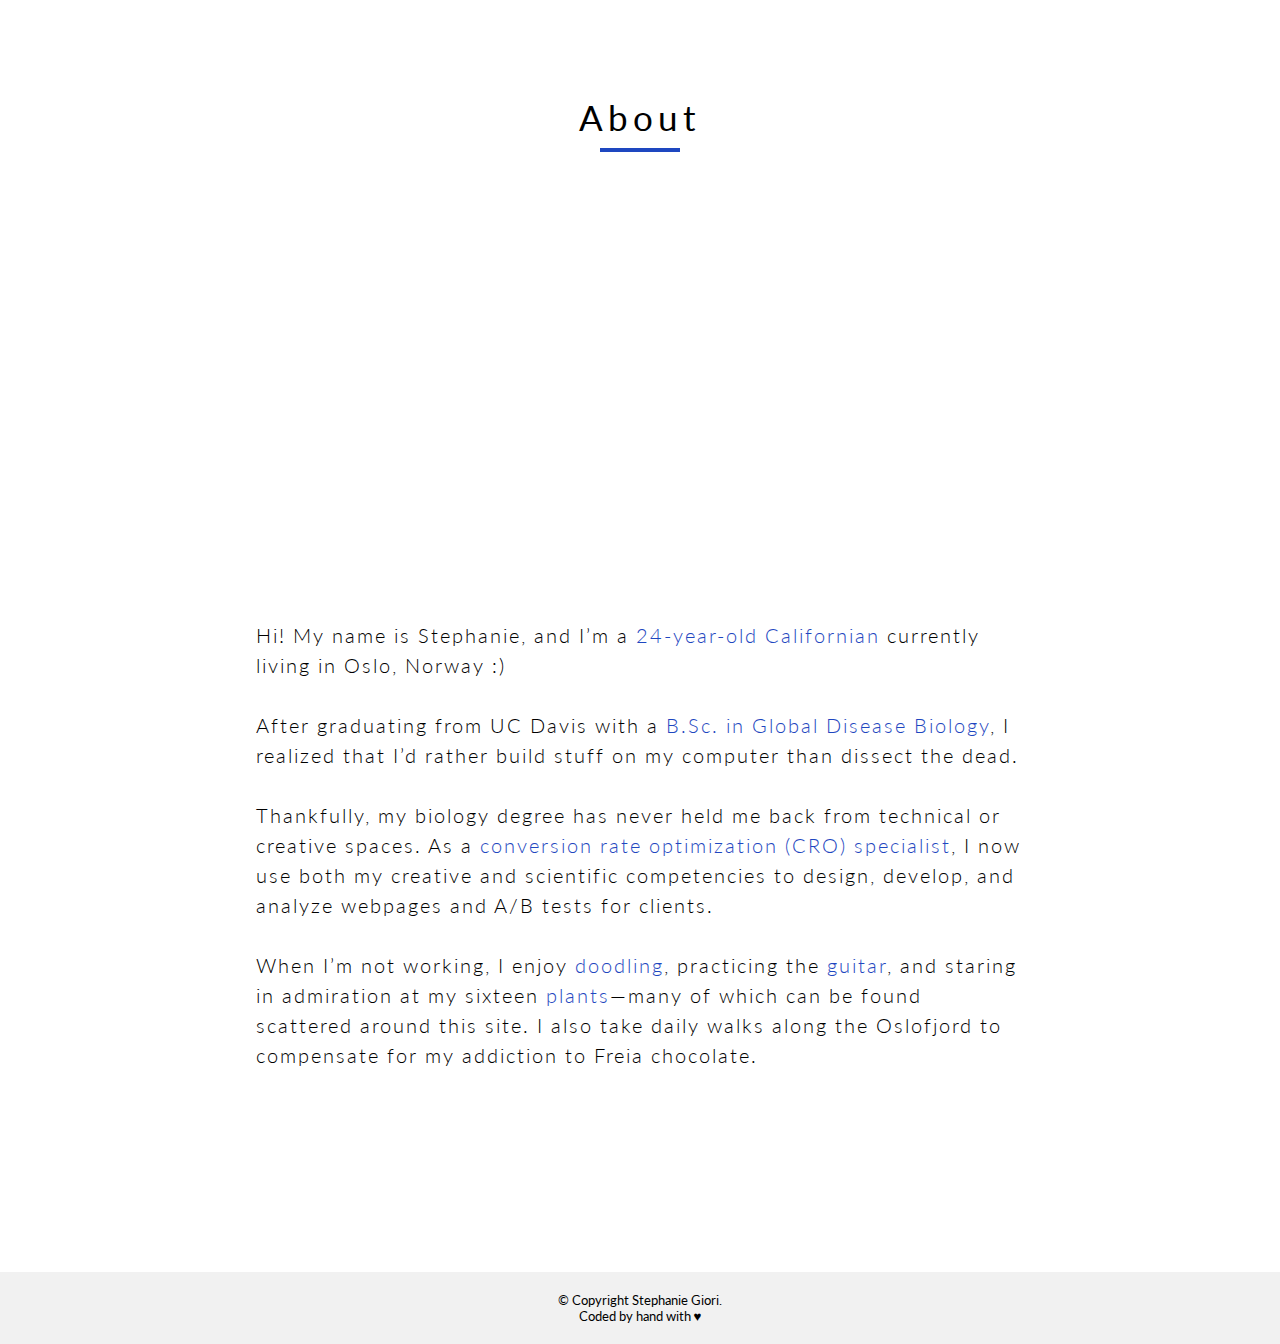
==== commit 1219f4bf: "Fixed header & pop-out on mobile; spans in About section" ====
--- a/index.html
+++ b/index.html
@@ -300,13 +300,13 @@
    <div class="my-face"></div>
    <div class="bio">
     <p>
-      Hi! My name is Stephanie, and I’m a 24-year-old Californian currently living in Oslo, Norway :) <br/> 
-
-<br/>After graduating from UC Davis with a B.Sc. in Global Disease Biology, I realized that I’d rather build stuff on my computer than dissect the dead. <br/>
-
-<br/>Thankfully, my biology degree has never held me back from technical or creative spaces. As a conversion rate optimization (CRO) specialist, I now use both my creative and scientific competencies to design, develop, and analyze webpages and A/B tests for clients.<br/>
+      Hi! My name is Stephanie, and I’m a <span>24-year-old Californian</span> currently living in Oslo, Norway :) <br/> 
+
+<br/>After graduating from UC Davis with a <span>B.Sc. in Global Disease Biology</span>, I realized that I’d rather build stuff on my computer than dissect the dead. <br/>
+
+<br/>Thankfully, my biology degree has never held me back from technical or creative spaces. As a <span>conversion rate optimization (CRO) specialist</span>, I now use both my creative and scientific competencies to design, develop, and analyze webpages and A/B tests for clients.<br/>
       
- <br/>When I’m not working, I enjoy doodling, practicing the guitar, and staring in admiration at my sixteen plants&mdash;many of which can be found scattered around this site. I also take daily walks along the Oslofjord to compensate for my addiction to Freia chocolate.
+ <br/>When I’m not working, I enjoy <span>doodling</span>, practicing the <span>guitar</span>, and staring in admiration at my sixteen <span>plants</span>&mdash;many of which can be found scattered around this site. I also take daily walks along the Oslofjord to compensate for my addiction to Freia chocolate.
       
     </p>
    </div>
@@ -339,7 +339,7 @@
  </div>
 </footer>
 
-<script async src="index.js"></script>
+<script async src="JS/index.js"></script>
 
 </body>
 </html>--- a/stylesheet.css
+++ b/stylesheet.css
@@ -0,0 +1,626 @@
+@import url('https://fonts.googleapis.com/css2?family=Lato:ital,wght@0,100;0,300;0,400;0,700;1,100;1,300;1,400&display=swap');
+
+html {
+  scroll-behavior: smooth;
+}
+
+
+body {
+  scroll-behavior: smooth;
+  font-family: 'Lato', sans-serif;
+  margin: 0;
+  padding: 0;
+  
+}
+
+.nav {
+  position: sticky;
+  top: 0;
+  z-index: 100;
+  background: transparent;
+  height: 0px;
+}
+
+.nav ul {
+  margin: 0;
+  padding: 1em 0;
+  display: flex;
+  align-items: center;
+  justify-content: flex-end;
+  list-style-type: none;
+}
+
+.nav li {
+  color: black;
+  font-size: 1em;
+  margin: 0 1.5em;
+}
+
+.nav li:hover {
+  text-decoration: line-through;
+  cursor: pointer;
+}
+
+#projects {
+  padding-top: 50px;
+  margin-top: 0;
+}
+
+.hero-section {
+  display: flex;
+  justify-content: flex-start;
+  align-items: flex-end;
+  height: 100vh;
+  width: 100%;
+  background-image: url(https://raw.githubusercontent.com/sgiori11/sgiori11.github.io/44d293ad3c87edb4ffa84b24505e20687f6062cd/images/asapargus.svg), 
+ 
+url(https://raw.githubusercontent.com/sgiori11/sgiori11.github.io/2ce87827a1fdb84b9af0701c2f90097e142b0785/images/zz%20plant.svg);
+  background-repeat: no-repeat;
+  background-position: 
+    top -80px left, 
+    bottom right -125px;
+  background-size: 300px;
+  
+}
+
+.hero-cont {
+  overflow: hidden;
+  margin-left: 13em;
+  margin-bottom: 9em;
+  width: 40%;
+}
+
+@keyframes slide-up {
+  0% {
+    transform: translateY(100%);
+    opacity: 0;
+  }
+  
+  100% {
+    transform: translateY(0%);
+    opacity: 1;
+  }
+}
+
+@keyframes slide-in {
+  0% {
+    transform: translateX(-100%);
+  }
+  
+  100% {
+    transform: translateX(0%);
+  }
+}
+
+.hero-cont p {
+  animation: slide-up 2s ease;
+}
+
+.hero-cont div {
+  animation: slide-in 2s ease;
+}
+
+.CTA a {
+  font-style: italic;
+}
+
+a  {
+  
+  font-weight: 400;
+  font-size: 18px;
+  text-decoration: none;
+  color: #202124;
+}
+
+.CTA {
+  padding-bottom: 10px;
+  background-image: url(https://raw.githubusercontent.com/sgiori11/sgiori11.github.io/a961b9bac3d1a7dec3ba220414ee117c22146805/images/Arrow%201.svg);
+  background-repeat: no-repeat;
+  background-position: bottom left 10px;
+  transition: 0.3s ease;
+}
+
+.CTA:hover {
+  background-position: bottom left 20px;
+}
+
+h1 {
+  color: white;
+  font-weight: 300;
+  font-style: italic;
+  font-size: 50px;
+  background: #202124;
+  display: inline;
+  padding: 10px 30px;
+}
+
+h3 {
+  color: black;
+  font-weight: 400;
+  font-size: 35px;
+  margin-top: 3px;
+}
+
+.pop-out {
+  margin-left: 15px;
+}
+
+p {
+  font-weight: 300;
+  font-size: 20px;
+  letter-spacing: 2px;
+  line-height: 1.5;
+}
+
+
+.hero-cont p {
+  font-weight: 300;
+  font-size: 1.7em;
+  line-height: 40px;
+  margin-top: 40px;
+  letter-spacing: 2px;
+}
+
+span {
+  color: #1E47C0;
+}
+
+.projects {
+  margin-top: 300px;
+}
+
+.project-cont {
+  display: flex;
+  flex-direction: column;
+  align-items: center;
+}
+
+.info p span {
+  font-weight: 400;
+}
+
+.info p span:not(:first-child) {
+  margin-left: 10px;
+}
+
+
+.project-number {
+  display: flex;
+  align-items: center;
+  width: 100%;
+}
+
+.project-number {
+  margin-top: 300px;
+}
+
+.monstera {
+  padding-top: 0;
+  margin-top: 0;
+}
+
+.monstera-shelf {
+  width: 100%;
+  height: 300px;
+  background-image: url(https://raw.githubusercontent.com/sgiori11/sgiori11.github.io/f09ba16971085122845d5026d4ba91dec2c1beac/images/monstera%2090.svg);
+  background-repeat: no-repeat;
+  background-position: 
+    center right -80px;
+  background-size: 200px;
+  
+}
+
+
+
+.project-two {
+  margin-top: 100px;
+}
+
+.odd {
+  justify-content: flex-end;
+}
+
+.even {
+  justify-content: flex-start;
+}
+
+.project-number span {
+  color: black;
+  font-weight: 300;
+  font-size: 25px;
+}
+
+.line {
+  width: 0px;
+  height: 0px;
+  
+}
+
+.odd .line {
+  margin-left: 15px;
+}
+
+.even .line {
+  margin-right: 15px;
+}
+
+.line-grow {
+  width: 10%;
+  border: 2px solid #1E47C0;
+  transition: width 0.5s ease-out;
+  transition-delay: 0.5s;
+}
+
+.project {
+  overflow: hidden;
+  display: grid;
+  grid-template-columns: 1fr 1fr;
+  grid-column-gap: 100px;
+  align-items: start;
+  max-width: 65%;
+  margin-top: 150px;
+}
+
+div.evens .info {
+  grid-column: 2;
+  grid-row: 1;
+}
+
+div.evens .project-img {
+  grid-column: 1;
+  grid-row: 1;
+}
+
+.project-img {
+  overflow: hidden;
+  max-width: 100%;
+  max-height: 100%;
+  object-fit: contain;
+}
+
+img {
+  max-width: 100%;
+  max-height: 100%;
+  filter: saturate(0);
+  transition: 1s ease;
+}
+
+.project-img img:hover {
+  filter: none;
+}
+
+.asparagus {
+  height: 200px;
+  width: 100%;
+  background-image: url(https://raw.githubusercontent.com/sgiori11/sgiori11.github.io/a8559431991e2d5e8b72664995b633c951faa3f4/images/Group%2015.svg);
+  background-repeat: no-repeat;
+  background-position: bottom left;
+}
+
+.pothos {
+  height: 200px;
+  width: 100%;
+  background-image: url(https://raw.githubusercontent.com/sgiori11/sgiori11.github.io/44d293ad3c87edb4ffa84b24505e20687f6062cd/images/pothoss.svg);
+  background-repeat: no-repeat;
+  background-position: bottom left;
+  background-size: 180px;
+  
+}
+
+.space {
+  height: 200px;
+  width: 100%;
+}
+
+.potted-plant {
+  height: 200px;
+  width: 100%;
+  background-image: url(https://raw.githubusercontent.com/sgiori11/sgiori11.github.io/44d293ad3c87edb4ffa84b24505e20687f6062cd/images/potted%20plant.svg);
+  background-repeat: no-repeat;
+  background-position: bottom -57px right;
+  background-size: 200px;
+}
+
+
+.tools {
+  padding: 150px 0;
+  background: #202124;
+}
+
+.tools h3 {
+  color: white;
+  text-align: center;
+  letter-spacing: 7px;
+  margin-bottom: 10px;
+}
+
+.underline {
+  display: flex;
+  justify-content: center;
+  align-items: center;
+  margin-bottom: 150px;
+}
+
+.underline span {
+  width: 15%;
+  height: 0px;
+  border: 2px solid #1E47C0;
+}
+
+.tools-cont {
+  display: grid;
+  grid-template-columns: 1fr 1fr 1fr;
+  margin: 0 10%;
+  row-gap: 5em;
+}
+
+.tools-div {
+  place-self: center;
+  display: flex;
+  flex-direction: column;
+  justify-items: center;
+  align-items: center;
+  
+}
+
+.tools-div svg {
+  height: 70px;
+  margin-bottom: 10px;
+  filter: saturate(0);
+  
+}
+
+.tools-div p {
+  font-size: 1.2em;
+  font-weight: 300;
+  color: white;
+}
+
+.about {
+  background-image: url(https://raw.githubusercontent.com/sgiori11/sgiori11.github.io/44d293ad3c87edb4ffa84b24505e20687f6062cd/images/paintbrush.svg);
+  background-repeat: no-repeat;
+  background-size: cover;
+  display: flex;
+  flex-direction: column;
+  justify-content: center;
+  align-items: center;
+  padding: 150px 0;
+  
+}
+
+.about h3 {
+  margin-bottom: 10px;
+  text-align: center;
+  letter-spacing: 5px;
+}
+
+.my-face {
+  width: 250px;
+  height: 250px;
+  background-image: url("images/my face.png");
+  background-repeat: no-repeat;
+  background-size: cover;
+}
+
+.about-cont {
+  display: flex;
+  flex-direction: column;
+  align-items: center;
+  justify-content: center;
+  margin: 0em 2em 2em 2em;
+  max-width: 60%;
+}
+
+.about .underline {
+  width: 40%;
+}
+
+.bio {
+  margin-top: 3em;
+}
+
+
+.footer {
+  background: #F1F1F1;
+  padding: 20px 0;
+  display: flex;
+  flex-direction: column;
+  justify-content: center;
+  align-items: center;
+}
+
+.footer small {
+  text-align: center;
+}
+
+.footer span {
+  color: black;
+}
+
+i.fab {
+  width: 30px;
+}
+
+
+
+
+
+@media only screen and (max-width: 768px) {
+  
+  .nav ul {
+    display: none;
+  }
+  
+#nav-icon {
+ margin: 0;
+ padding: 0 0 0;
+ display: flex;
+ justify-content: flex-end;
+ cursor: pointer;
+}
+
+#nav-icon span {
+  transition: 0.5s linear;
+}
+
+#nav-icon span, #nav-icon span:before, 
+#nav-icon span:after {
+  background: black;
+  border-radius: 5px;
+  width: 40px;
+  height: 4px;
+  position: absolute;
+  display: block;
+  content: '';
+}
+
+#nav-icon span:before {
+  margin-top: 15px;
+  transition: 0.3s linear;
+  content: '';
+}
+
+#nav-icon span:after {
+  margin-top: 30px;
+  transition: 0.3s linear;
+  content: '';
+}
+
+#nav-icon.active span {
+  background: transparent;
+  transition: 0.2s linear;
+}
+
+#nav-icon.active span:before {
+  transform: rotate(45deg);
+  transition: 0.3s linear;
+}
+
+#nav-icon.active span:after {
+  margin-top: 15px; 
+  transform: rotate(-45deg);
+  transition: 0.3s linear;
+}
+
+.nav ul { /*got it*/
+  display: none; 
+}
+
+.nav ul.show-menu {
+  background: white;
+  margin-top: 0;
+  width: 100%;
+  height: 100vh;
+  display: flex;
+  flex-direction: column;
+  align-items: center;
+  justify-content: center;
+  padding: 0;
+  list-style-type: none;
+}
+
+.nav a {
+  font-size: 70px;
+ }
+
+ .nav li {
+  margin: 1em 0;
+ }
+
+ h1 {
+  font-size: 35px;
+  padding: 10px 20px;
+ }
+
+
+
+.hero-section {
+  justify-content: center;
+  align-items: center;
+
+  }
+
+  .hero-cont { 
+     margin: 0;
+     width: 80%;
+ 
+    }
+
+   
+  .project {
+    display: flex;
+    flex-direction: column;
+    flex-direction: column-reverse;
+    max-width: 85%;
+
+    }
+
+ .line-grow {
+   width: 20%;
+
+ }
+
+
+  span.pop-out {
+    display: block;
+    margin-top: 20px;
+  }
+
+
+  .info h3 {
+    margin-top: 75px;
+    font-size: 25px;
+  }
+
+  .info h3, .info p, .info span {
+    text-align: center;
+  }
+
+ .tools-cont {
+  grid-template-columns: 1fr;
+ }
+
+ .about .underline {
+  width: 90%;
+}
+
+ .about-cont {
+  display: flex;
+  flex-direction: column;
+  justify-content: center;
+  align-items: center;
+  margin: 0;
+  width: auto;
+  max-width: none;
+ }
+
+.my-face {
+  box-shadow: none;
+  border: none;
+}
+
+
+.bio {
+  background-color: transparent;
+  width: auto;
+  margin: 3em;
+  padding: 0;
+  border: none;
+
+}
+
+
+
+}
+
+
+
+
+
+
+
+
+
+
+
+
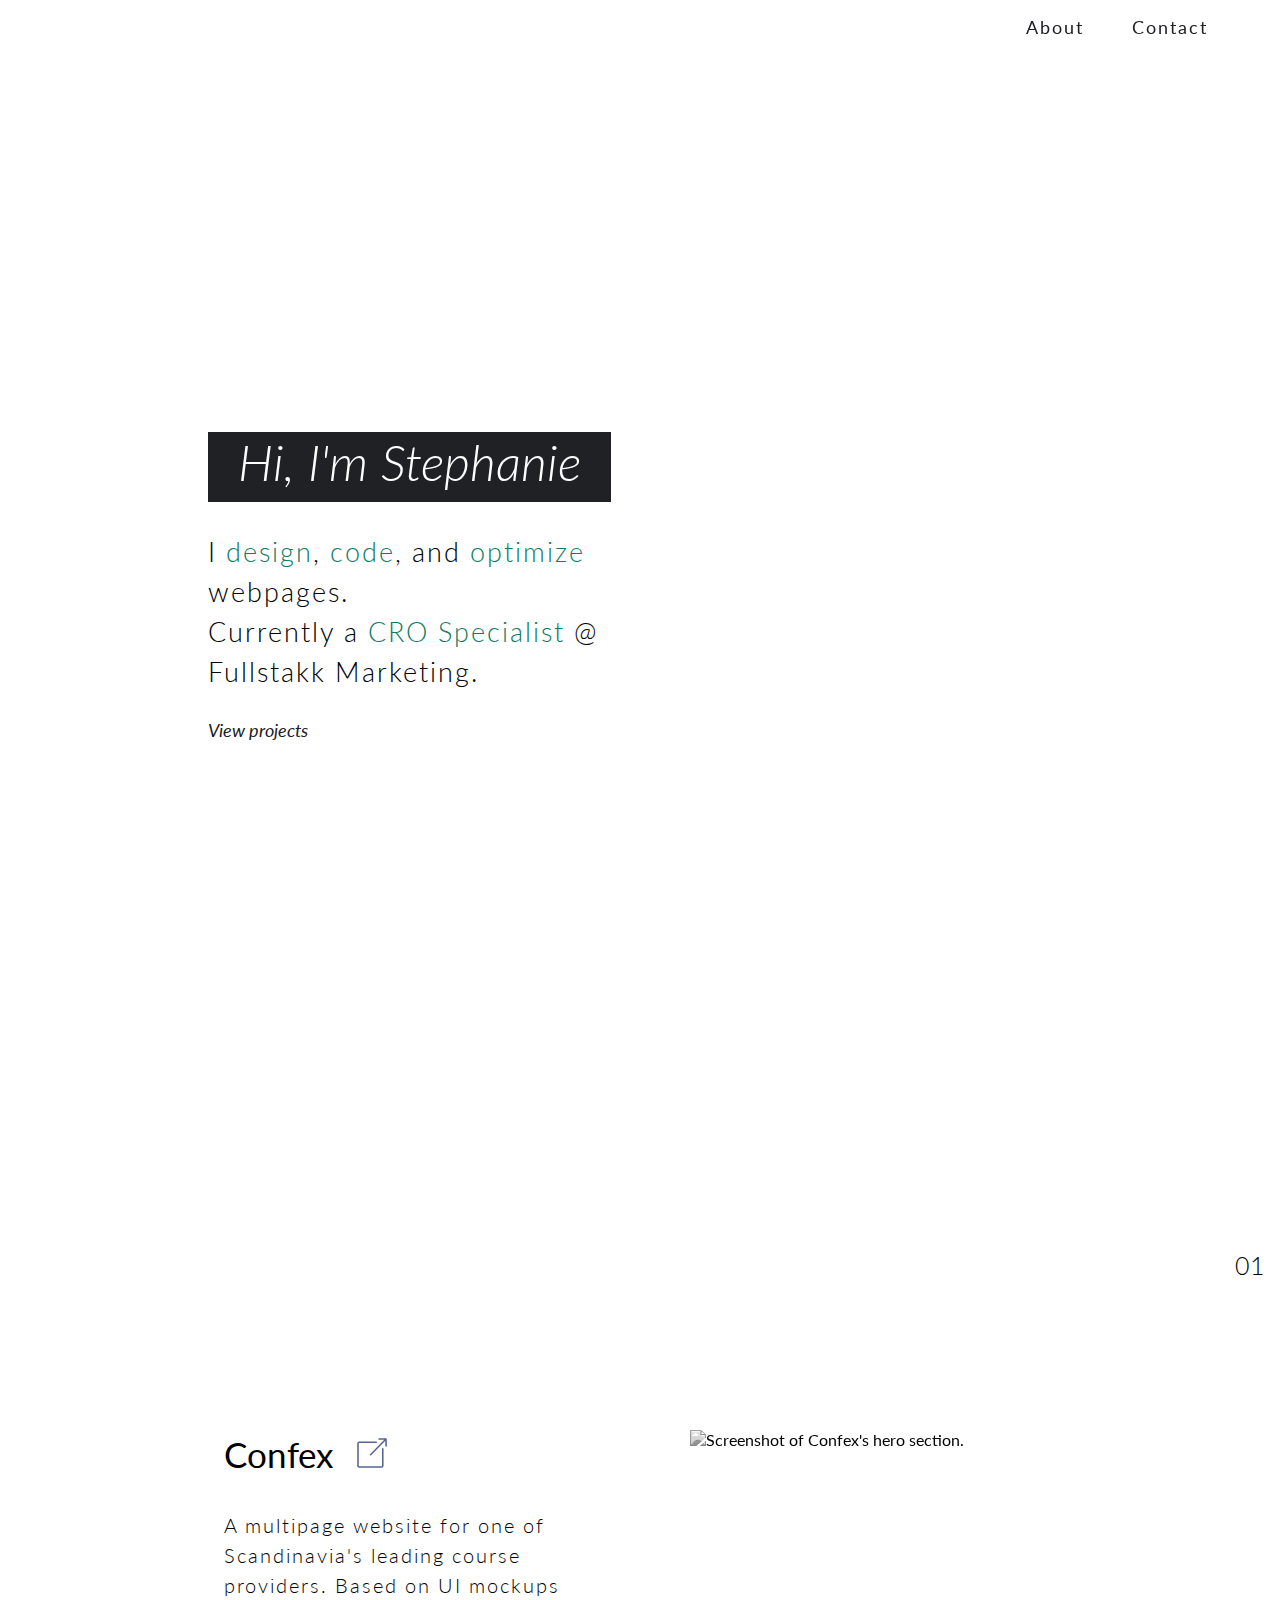
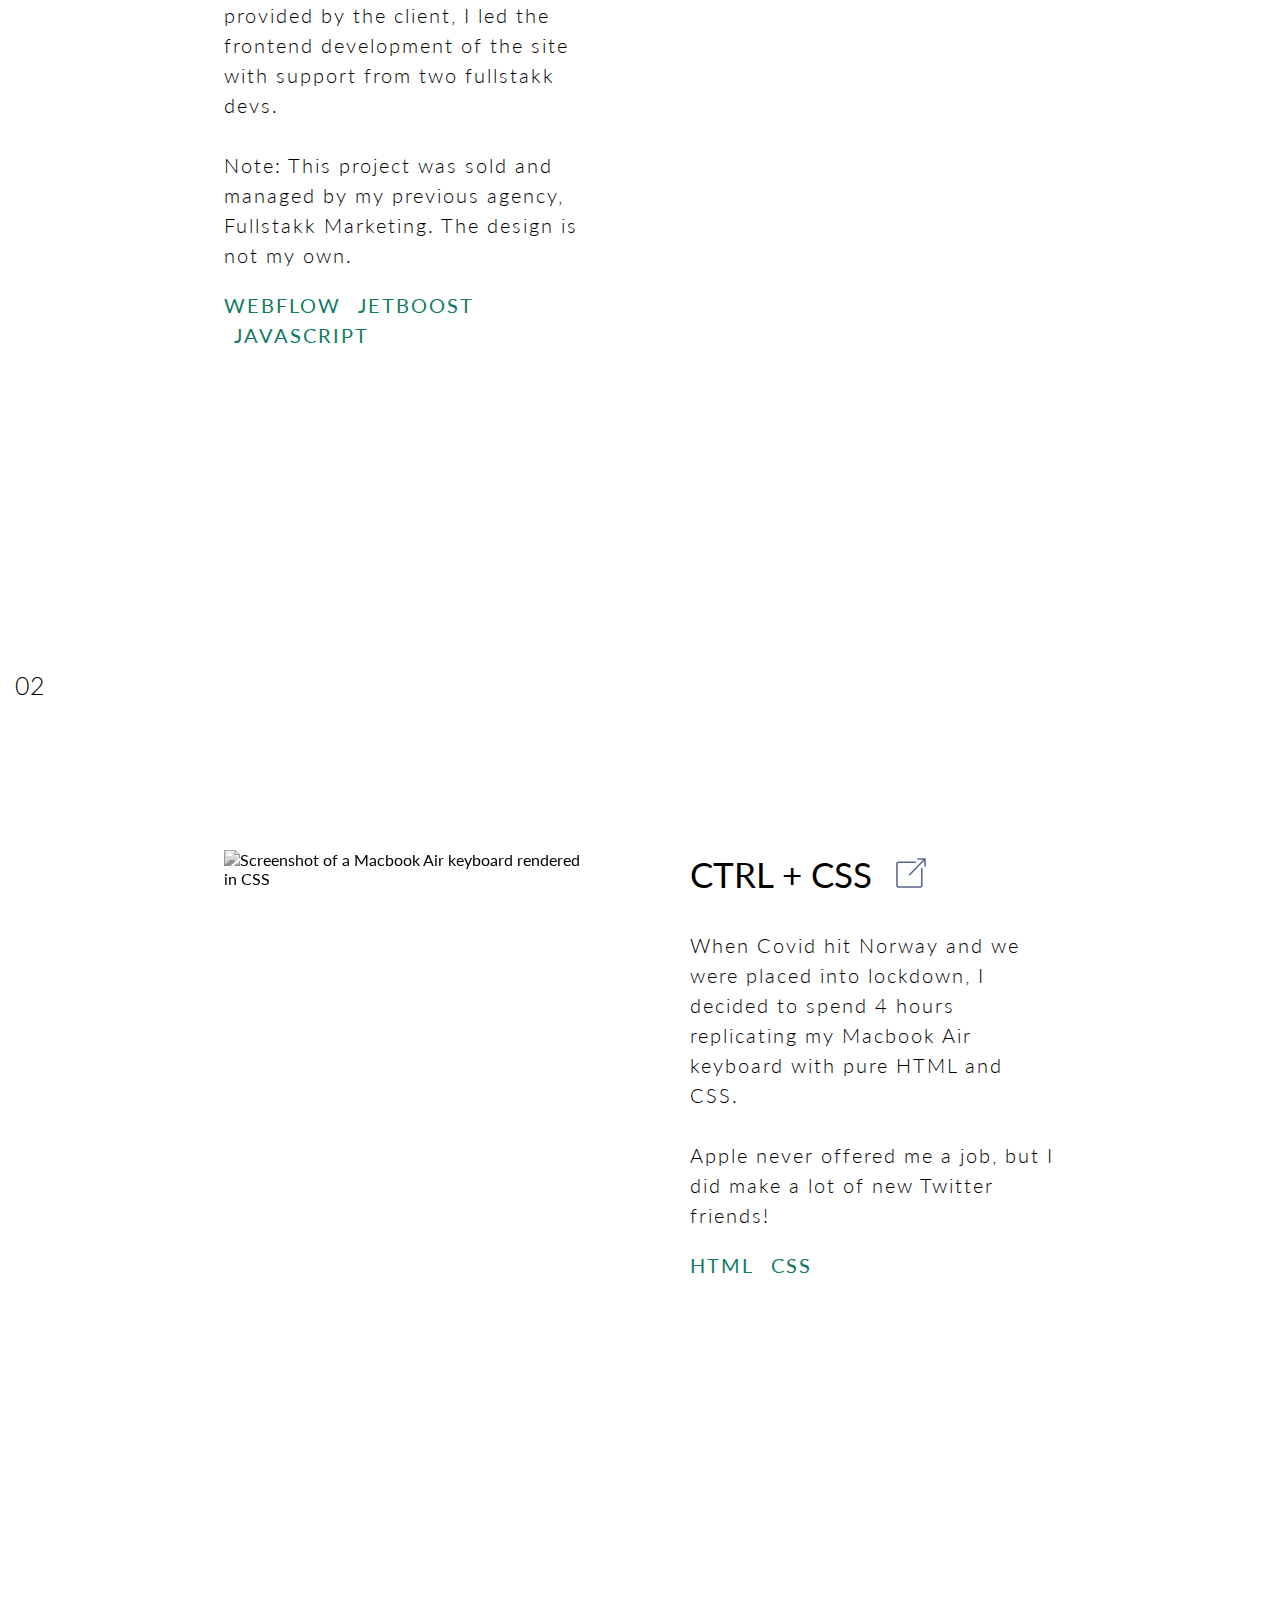
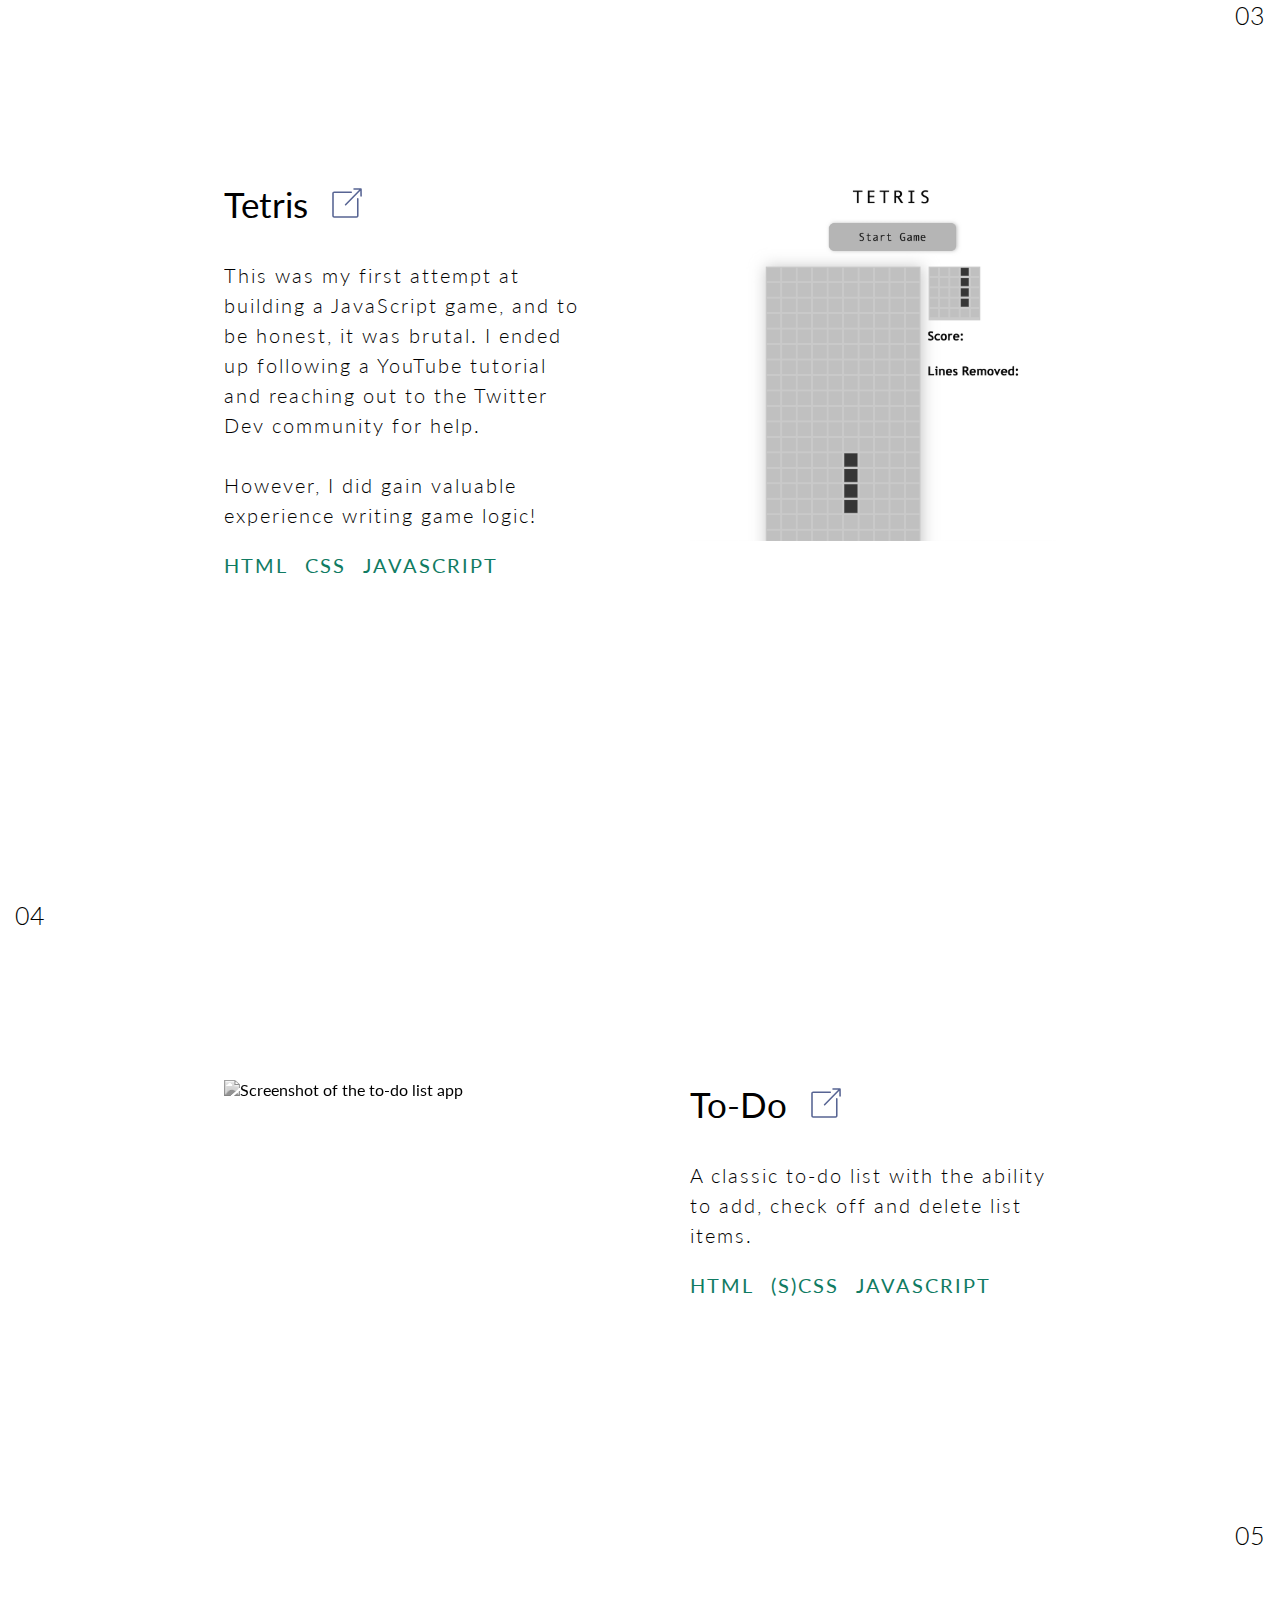
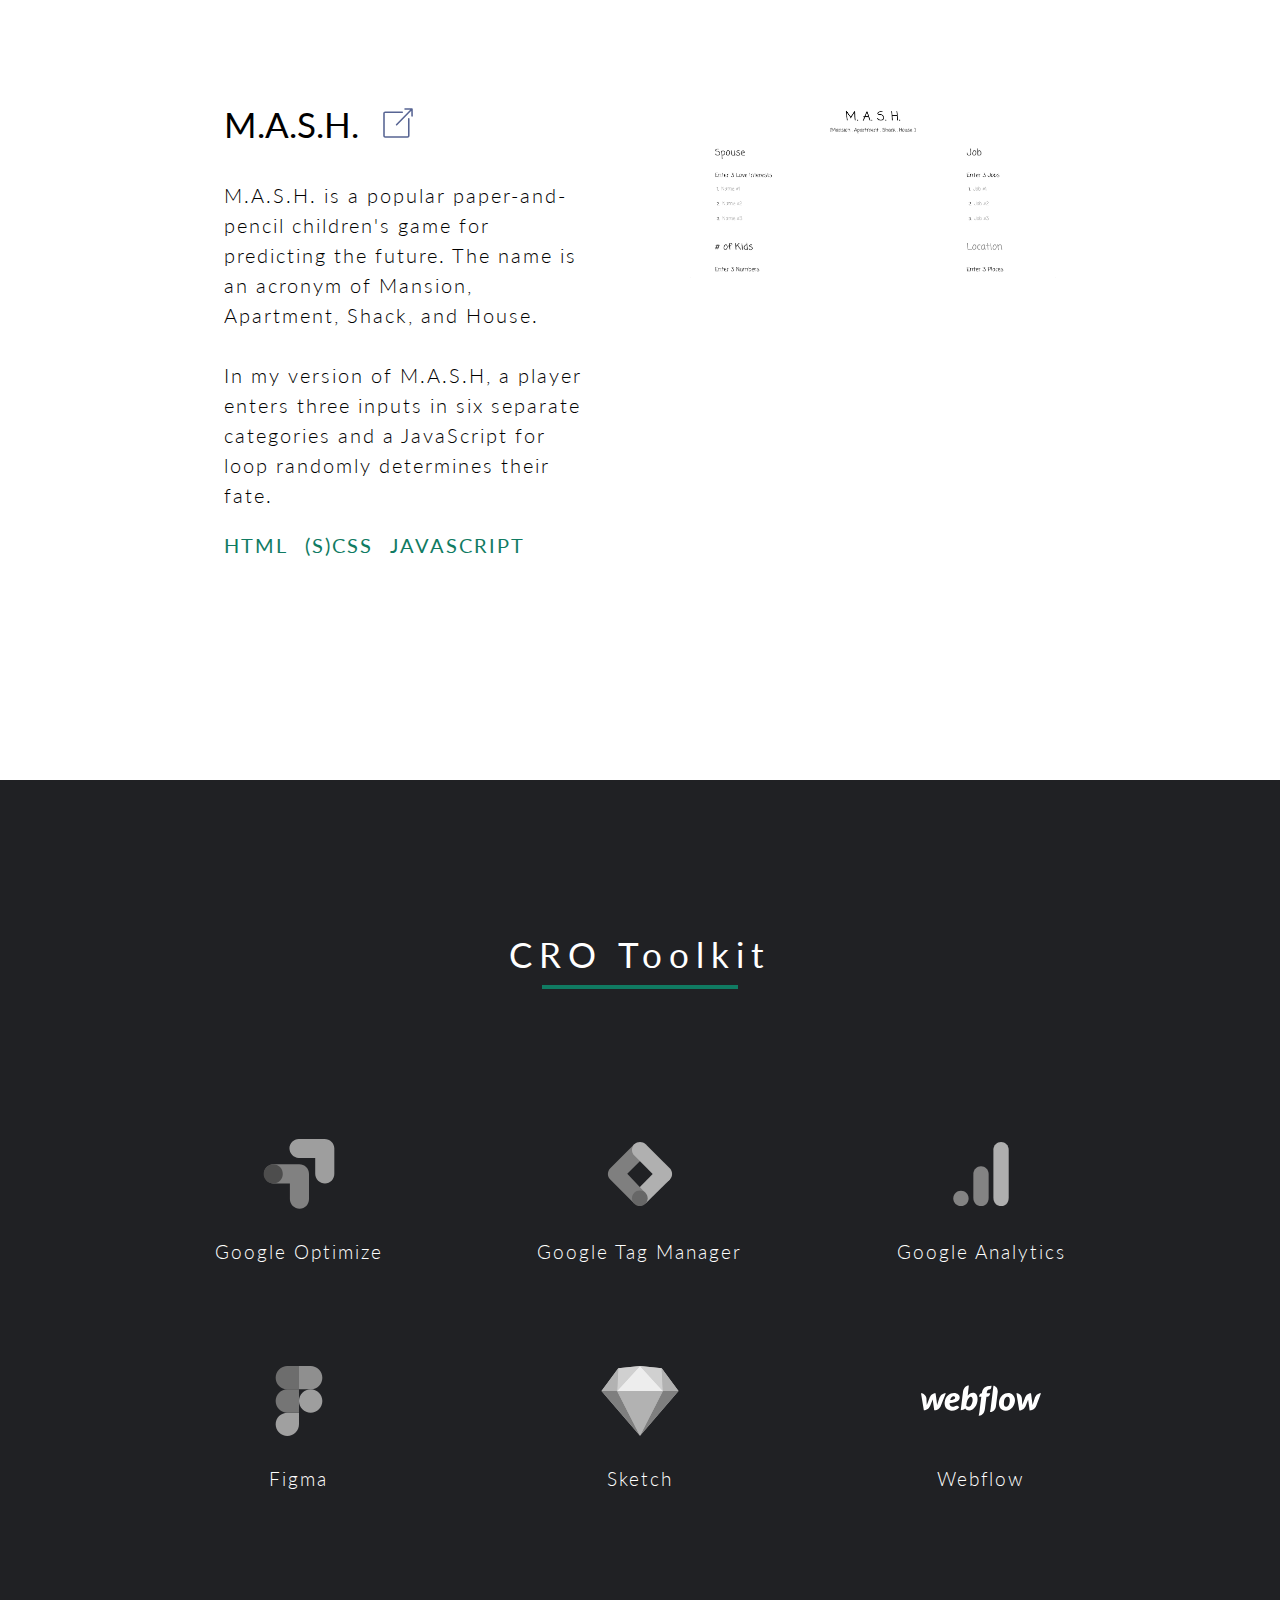
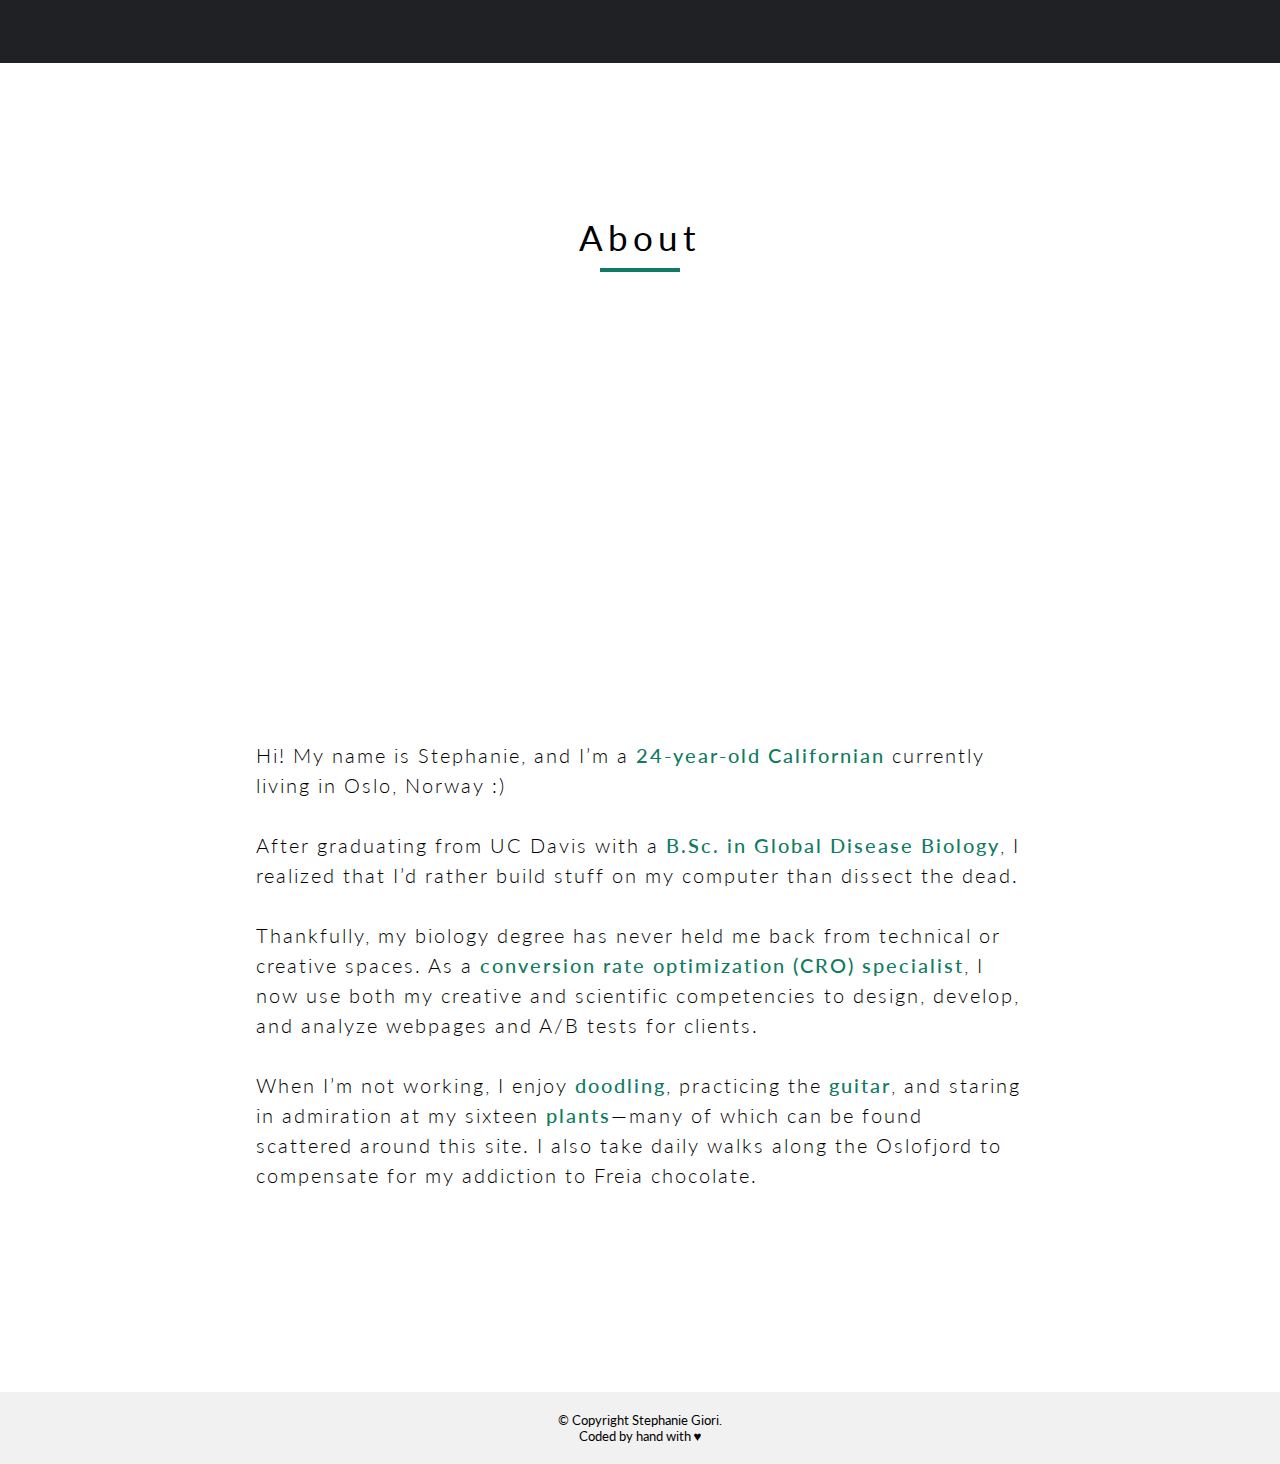
==== commit ac024e25: "Replace IoP with Confex" ====
--- a/index.html
+++ b/index.html
@@ -16,17 +16,17 @@
 	<meta name="viewport" content="width=device-width, initial-scale=1">
   <title>Stephanie Giori</title> <!--this has to be below the css & font links-->
  <meta charset="utf-8">
-  <meta name="description" content="Writing and Design Portfolio">
-  <meta name="keywords" content="UI/UX,Design,HTML,CSS,JavaScript,Content Development,Writing">
-  <meta property="og:title" content="Stephanie Giori's Portfolio">
-  <meta property="og:image" content="https://github.com/sgiori11/sgiori11.github.io/blob/master/images/Summary%20image.png?raw=true">
-  <meta property="og:description" content="#Writer #Coder #Designer">
-  <meta property="og:url" content="https://sgiori11.github.io">
+  <meta name="description" content="Web design & CRO portfolio">
+  <meta name="keywords" content="UI,UX,Design,HTML,CSS,JavaScript,CRO,Marketing,Webdev,web development,conversion rate optimization">
+  <meta property="og:title" content="Stephanie Giori">
+  <meta property="og:image" content="https://github.com/sgiori11/sgiori11.github.io/blob/master/images/Twitter%20card%20pic.png?raw=true">
+  <meta property="og:description" content="Web Designer & CRO Specialist">
+  <meta property="og:url" content="https://sgiori.xyz/">
   <meta name="twitter:title" content="Stephanie Giori's Portfolio">
-  <meta name="twitter:description" content="#Writer #Coder #Designer">
-  <meta name="twitter:image" content="https://github.com/sgiori11/sgiori11.github.io/blob/master/images/Summary%20image.png?raw=true">
+  <meta name="twitter:description" content="Web Designer & CRO Specialist">
+  <meta name="twitter:image" content="https://github.com/sgiori11/sgiori11.github.io/blob/master/images/Twitter%20card%20pic.png?raw=true">
   <meta name="twitter:card" content="summary_large_image">
-  <link rel="icon" href="https://github.com/sgiori11/sgiori11.github.io/blob/master/images/my%20face.jpeg?raw=true">
+  <link rel="icon" href="https://github.com/sgiori11/sgiori11.github.io/blob/master/images/browser%20favicon.png?raw=true">
 </head>
 
 
@@ -70,26 +70,27 @@
     </div>
     <div class="project odds">
       <div class="info">
-        <h3>Internet of People  
+        <h3>Confex 
           <span class="pop-out">
-            <a href="https://www.internetofpeople.no" target="_blank">
-              <svg width="34" height="34" viewBox="0 0 34 34" fill="none" xmlns="http://www.w3.org/2000/svg">
-<path d="M26.547 14.7222C26.547 14.2926 26.1988 13.9444 25.7692 13.9444C25.3397 13.9444 24.9914 14.2926 24.9914 14.7222H26.547ZM19.2778 9.00837C19.7073 9.00837 20.0556 8.66015 20.0556 8.23059C20.0556 7.80104 19.7073 7.45281 19.2778 7.45281V9.00837ZM24.5777 32.222H2.19149V33.7776H24.5777V32.222ZM1.77778 31.8083V9.42208H0.222222V31.8083H1.77778ZM24.9914 14.7222V31.8083H26.547V14.7222H24.9914ZM19.2778 7.45281H2.19149V9.00837H19.2778V7.45281ZM2.19149 32.222C1.963 32.222 1.77778 32.0368 1.77778 31.8083H0.222222C0.222222 32.8959 1.10389 33.7776 2.19149 33.7776V32.222ZM24.5777 33.7776C25.6653 33.7776 26.547 32.8959 26.547 31.8083H24.9914C24.9914 32.0368 24.8062 32.222 24.5777 32.222V33.7776ZM1.77778 9.42208C1.77778 9.19359 1.963 9.00837 2.19149 9.00837V7.45281C1.10389 7.45281 0.222222 8.33448 0.222222 9.42208H1.77778Z" fill="#576493"/>
-<path d="M13.0078 20.2512C12.7076 20.5584 12.7133 21.0508 13.0205 21.3511C13.3277 21.6513 13.8201 21.6456 14.1203 21.3384L13.0078 20.2512ZM29.7777 4.99099C29.7728 4.56147 29.4206 4.21727 28.991 4.2222L21.9915 4.30266C21.562 4.3076 21.2178 4.6598 21.2227 5.08933C21.2277 5.51885 21.5799 5.86305 22.0094 5.85811L28.2312 5.7866L28.3027 12.0084C28.3076 12.4379 28.6598 12.7821 29.0894 12.7772C29.5189 12.7723 29.8631 12.4201 29.8582 11.9905L29.7777 4.99099ZM14.1203 21.3384L29.5562 5.54355L28.4437 4.45632L13.0078 20.2512L14.1203 21.3384Z" fill="#576493"/>
-</svg>
-            </a>
-          </span>
-        </h3>
-        <p>A one-page website for Internet of People, an Oslo-based recruiting company. I designed the mockups in Figma and built the page in Webflow. 
+            <a href="https://www.confex.no" target="_blank">
+              <svg width="34" height="34" viewBox="0 0 34 34" fill="none" xmlns="http://www.w3.org/2000/svg">
+<path d="M26.547 14.7222C26.547 14.2926 26.1988 13.9444 25.7692 13.9444C25.3397 13.9444 24.9914 14.2926 24.9914 14.7222H26.547ZM19.2778 9.00837C19.7073 9.00837 20.0556 8.66015 20.0556 8.23059C20.0556 7.80104 19.7073 7.45281 19.2778 7.45281V9.00837ZM24.5777 32.222H2.19149V33.7776H24.5777V32.222ZM1.77778 31.8083V9.42208H0.222222V31.8083H1.77778ZM24.9914 14.7222V31.8083H26.547V14.7222H24.9914ZM19.2778 7.45281H2.19149V9.00837H19.2778V7.45281ZM2.19149 32.222C1.963 32.222 1.77778 32.0368 1.77778 31.8083H0.222222C0.222222 32.8959 1.10389 33.7776 2.19149 33.7776V32.222ZM24.5777 33.7776C25.6653 33.7776 26.547 32.8959 26.547 31.8083H24.9914C24.9914 32.0368 24.8062 32.222 24.5777 32.222V33.7776ZM1.77778 9.42208C1.77778 9.19359 1.963 9.00837 2.19149 9.00837V7.45281C1.10389 7.45281 0.222222 8.33448 0.222222 9.42208H1.77778Z" fill="#576493"/>
+<path d="M13.0078 20.2512C12.7076 20.5584 12.7133 21.0508 13.0205 21.3511C13.3277 21.6513 13.8201 21.6456 14.1203 21.3384L13.0078 20.2512ZM29.7777 4.99099C29.7728 4.56147 29.4206 4.21727 28.991 4.2222L21.9915 4.30266C21.562 4.3076 21.2178 4.6598 21.2227 5.08933C21.2277 5.51885 21.5799 5.86305 22.0094 5.85811L28.2312 5.7866L28.3027 12.0084C28.3076 12.4379 28.6598 12.7821 29.0894 12.7772C29.5189 12.7723 29.8631 12.4201 29.8582 11.9905L29.7777 4.99099ZM14.1203 21.3384L29.5562 5.54355L28.4437 4.45632L13.0078 20.2512L14.1203 21.3384Z" fill="#576493"/>
+</svg>
+            </a>
+          </span>
+        </h3>
+        <p>A multipage website for one of Scandinavia's leading course providers. Based on UI mockups provided by the client, I led the frontend development of the site with support from two fullstakk devs. 
         <br>
-        <br>Note: IoP is a client of my current agency, Fullstakk Marketing. 
+        <br>Note: This project was sold and managed by my previous agency, Fullstakk Marketing. The design is not my own. 
         </p>
        <p>
-         <span>FIGMA</span>
          <span>WEBFLOW</span>
+         <span>JETBOOST</span>
+         <span>JAVASCRIPT</span>
        </p>
       </div>
-      <div class="project-img"><img src="images/Internet of People.png" alt="Screenshot of Internet of People's hero section."></div>
+      <div class="project-img"><img src="images/Confex.png" alt="Screenshot of Confex's hero section."></div>
     </div>
     
     <div class="asparagus"></div>
@@ -140,9 +141,9 @@
             </a>
           </span>
         </h3>
-        <p>This was my first attempt at building a JavaScript game, and to be  honest, it was brutal. I ended up following a YouTube tutorial and reaching out to the Twitter Dev community for help. <br>
-
-          <br>Thankfully, the code works and I gained valuable experience writing game logic!
+        <p>This was my first attempt at building a JavaScript game, and to be honest, it was brutal. I ended up following a YouTube tutorial and reaching out to the Twitter Dev community for help. <br>
+
+          <br>However, I did gain valuable experience writing game logic!
         </p>
        
        <p>
--- a/stylesheet.css
+++ b/stylesheet.css
@@ -34,6 +34,7 @@
   color: black;
   font-size: 1em;
   margin: 0 1.5em;
+  letter-spacing: 2px;
 }
 
 .nav li:hover {
@@ -113,15 +114,15 @@
 }
 
 .CTA {
-  padding-bottom: 10px;
-  background-image: url(https://raw.githubusercontent.com/sgiori11/sgiori11.github.io/a961b9bac3d1a7dec3ba220414ee117c22146805/images/Arrow%201.svg);
-  background-repeat: no-repeat;
-  background-position: bottom left 10px;
+  padding-bottom: 15px;
+  background-image: url(https://raw.githubusercontent.com/sgiori11/sgiori11.github.io/d47662b6c20a977bda42b032d28ba258d310d03c/images/green%20arrow.svg);
+  background-repeat: no-repeat;
+  background-position: bottom left 15px;
   transition: 0.3s ease;
 }
 
 .CTA:hover {
-  background-position: bottom left 20px;
+  background-position: bottom left 25px;
 }
 
 h1 {
@@ -152,6 +153,11 @@
   line-height: 1.5;
 }
 
+span {
+  color: #107B62;
+  /*#1E47C0;*/
+}
+
 
 .hero-cont p {
   font-weight: 300;
@@ -161,9 +167,10 @@
   letter-spacing: 2px;
 }
 
-span {
-  color: #1E47C0;
-}
+.hero-cont span {
+  font-weight: 300;
+}
+
 
 .projects {
   margin-top: 300px;
@@ -246,7 +253,7 @@
 
 .line-grow {
   width: 10%;
-  border: 2px solid #1E47C0;
+  border: 2px solid #107B62;
   transition: width 0.5s ease-out;
   transition-delay: 0.5s;
 }
@@ -344,7 +351,7 @@
 .underline span {
   width: 15%;
   height: 0px;
-  border: 2px solid #1E47C0;
+  border: 2px solid #107B62;
 }
 
 .tools-cont {
@@ -394,6 +401,10 @@
   letter-spacing: 5px;
 }
 
+.about span {
+  font-weight: 500;
+}
+
 .my-face {
   width: 250px;
   height: 250px;
@@ -446,8 +457,12 @@
 
 
 @media only screen and (max-width: 768px) {
-  
-  .nav ul {
+
+  .nav {
+    padding: 5px 5px 0 0;
+  }
+  
+.nav ul {
     display: none;
   }
   
@@ -525,7 +540,16 @@
 
  .nav li {
   margin: 1em 0;
+  padding: 0;
  }
+ 
+
+ .nav .fa-linkedin {
+  margin: 0;
+  padding: 0;
+  transform: translateX(-5px);
+ }
+
 
  h1 {
   font-size: 35px;
@@ -546,6 +570,9 @@
  
     }
 
+.projects {
+  margin-top: 150px;
+}
    
   .project {
     display: flex;
@@ -564,12 +591,13 @@
   span.pop-out {
     display: block;
     margin-top: 20px;
+    margin-left: 0;
   }
 
 
   .info h3 {
     margin-top: 75px;
-    font-size: 25px;
+    font-size: 35px;
   }
 
   .info h3, .info p, .info span {
@@ -582,6 +610,10 @@
 
  .about .underline {
   width: 90%;
+}
+
+.about {
+  padding-bottom: 50px;
 }
 
  .about-cont {
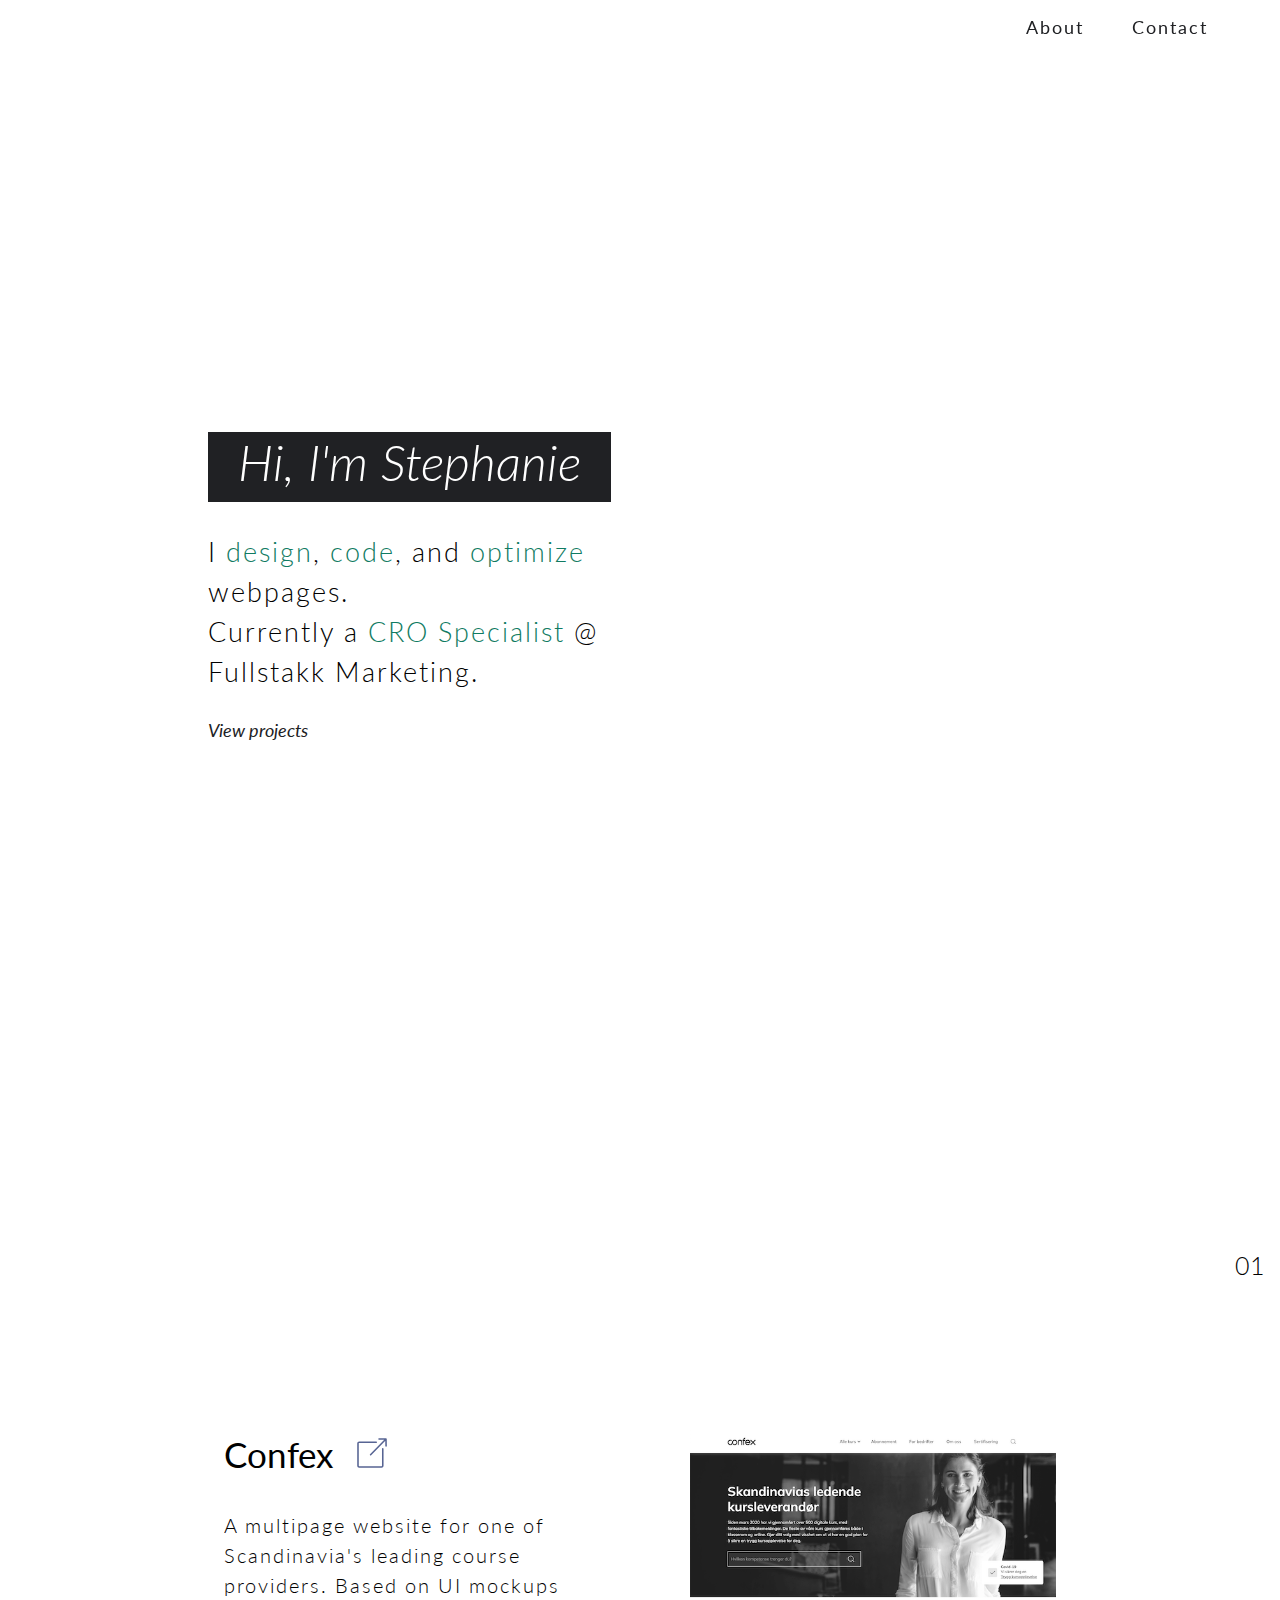
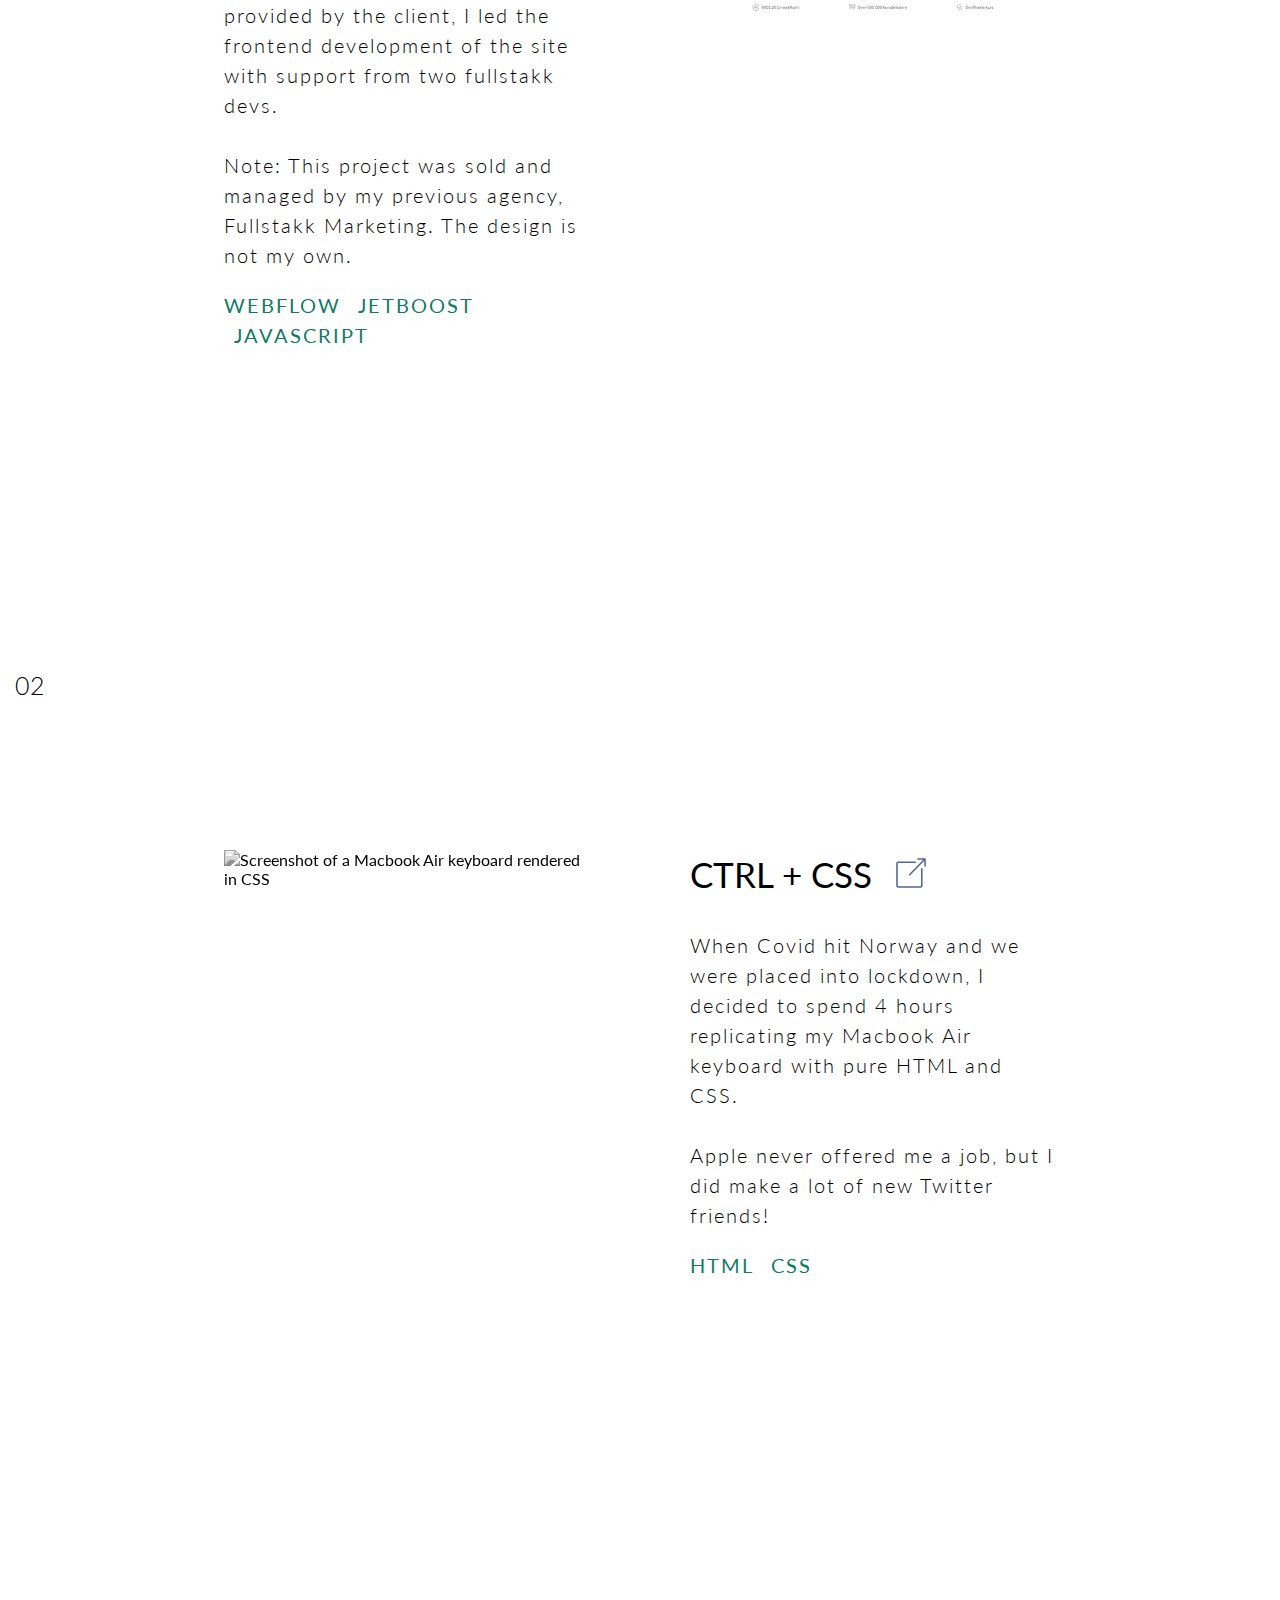
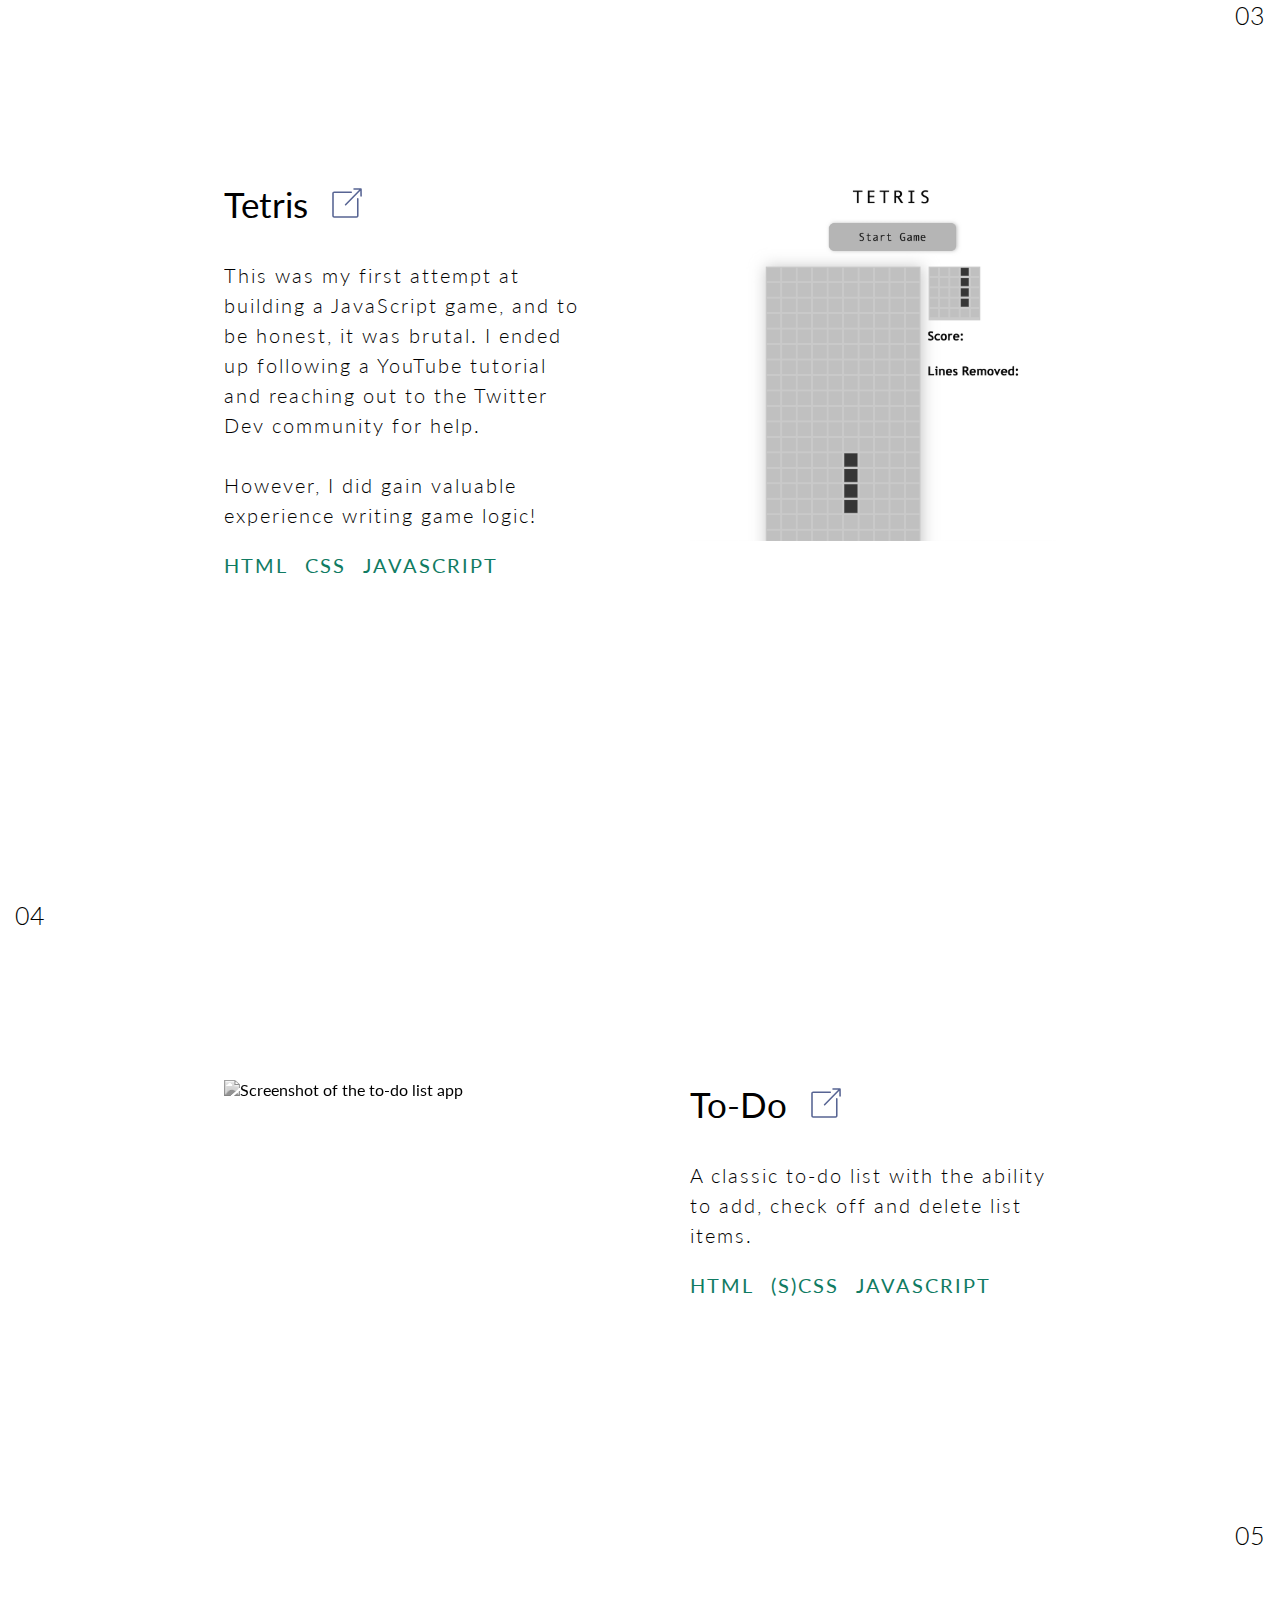
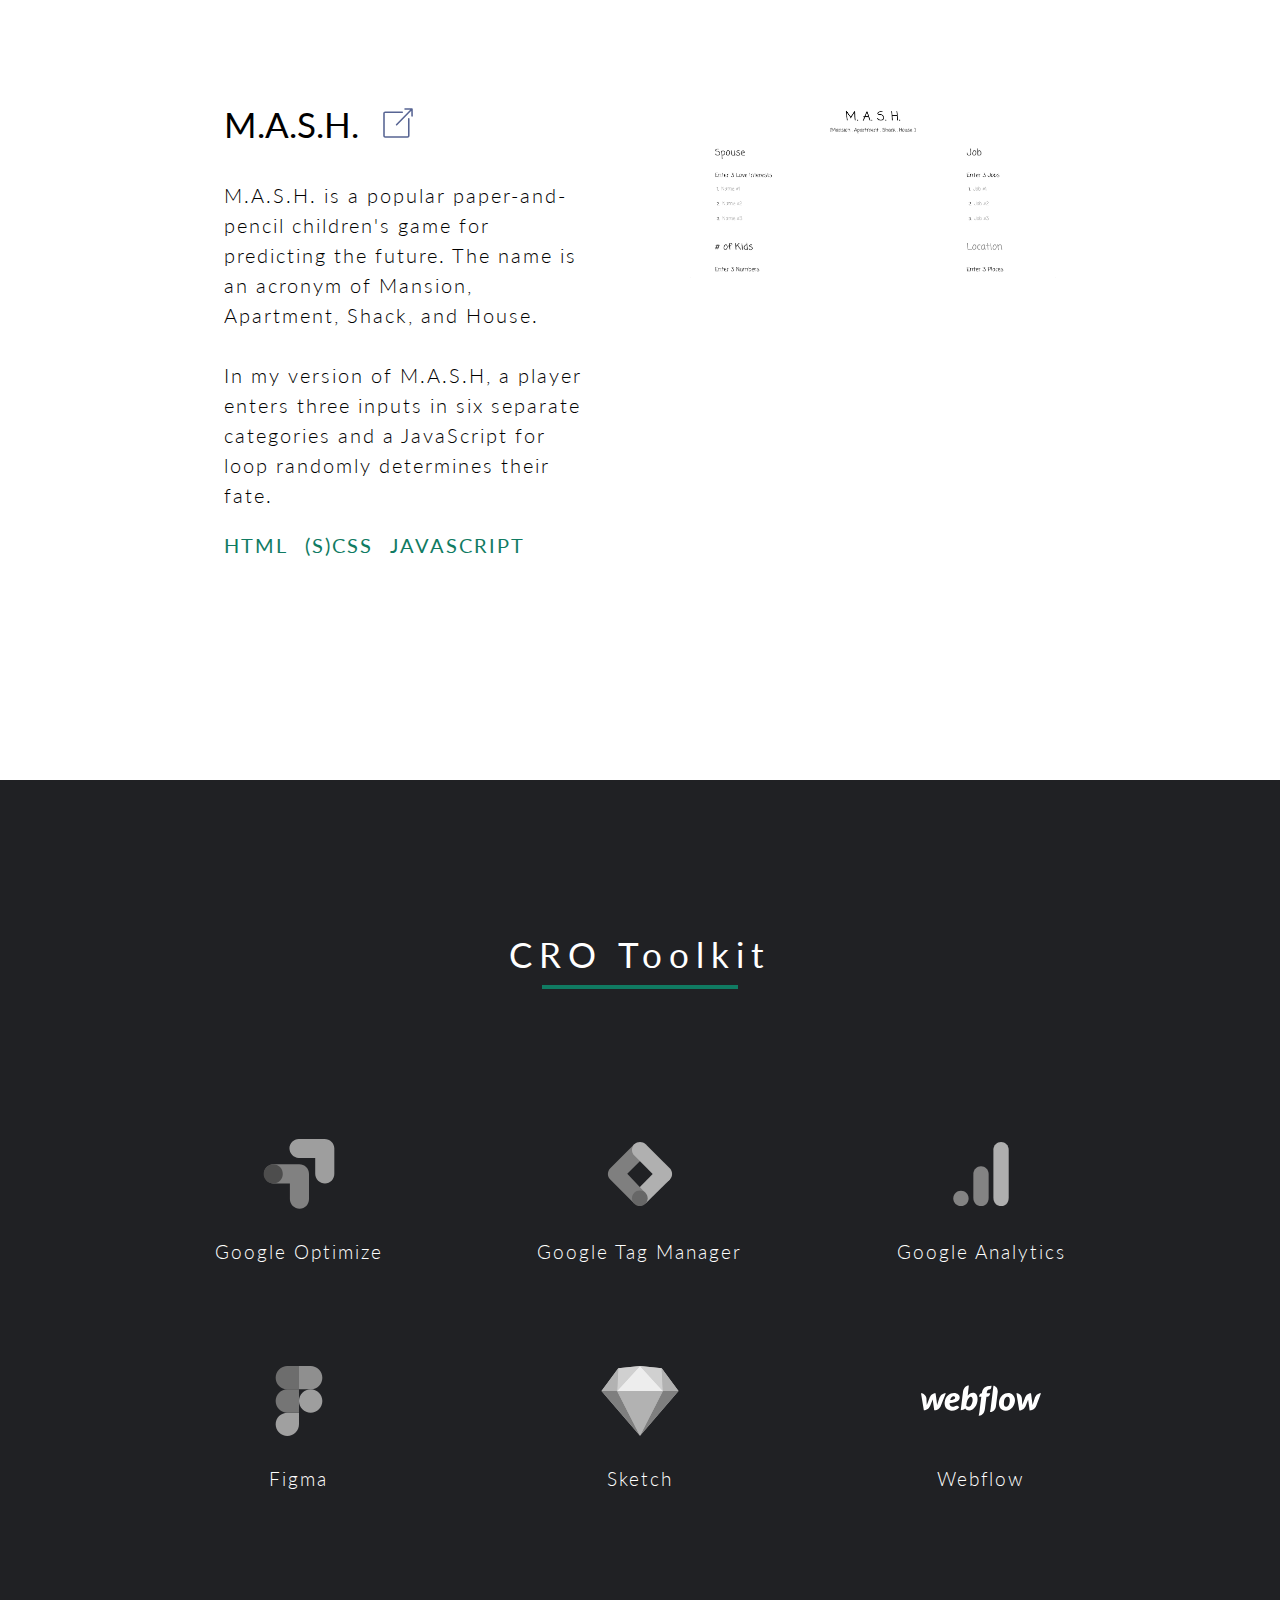
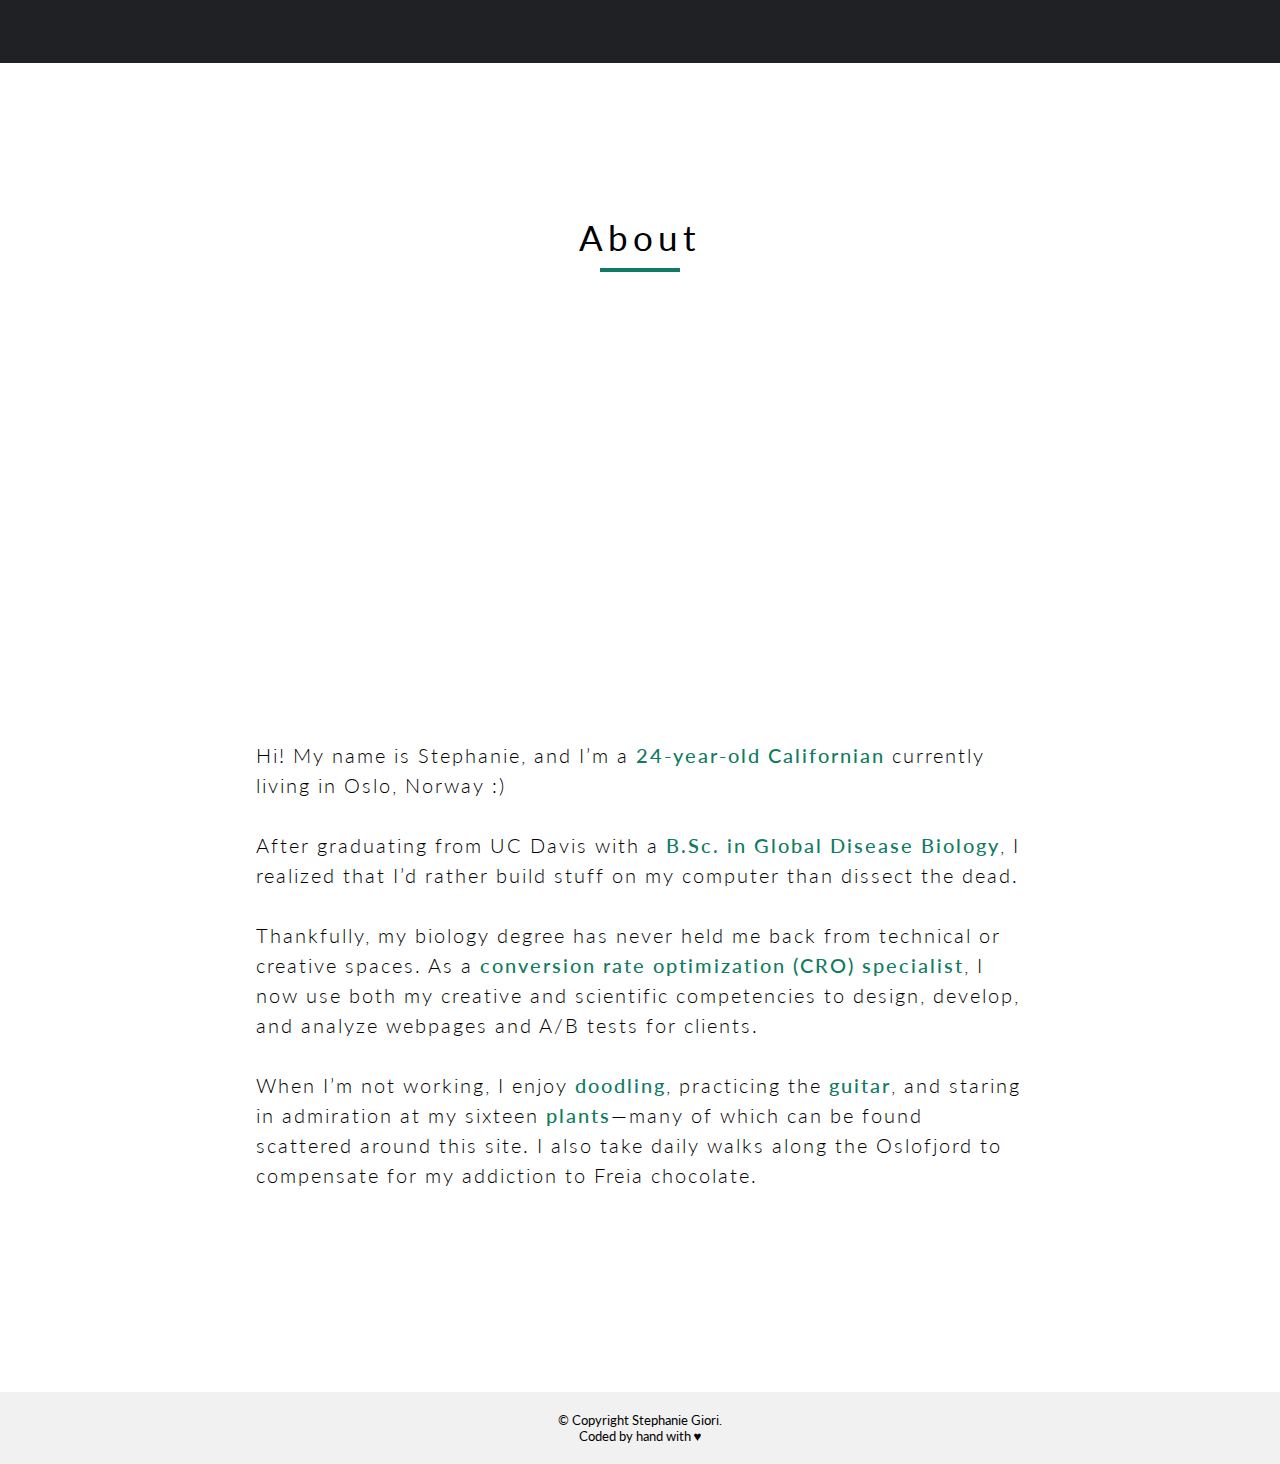
==== commit 69992cec: "lowercase img" ====
--- a/index.html
+++ b/index.html
@@ -90,7 +90,7 @@
          <span>JAVASCRIPT</span>
        </p>
       </div>
-      <div class="project-img"><img src="images/Confex.png" alt="Screenshot of Confex's hero section."></div>
+      <div class="project-img"><img src="images/confex.png" alt="Screenshot of Confex's hero section."></div>
     </div>
     
     <div class="asparagus"></div>
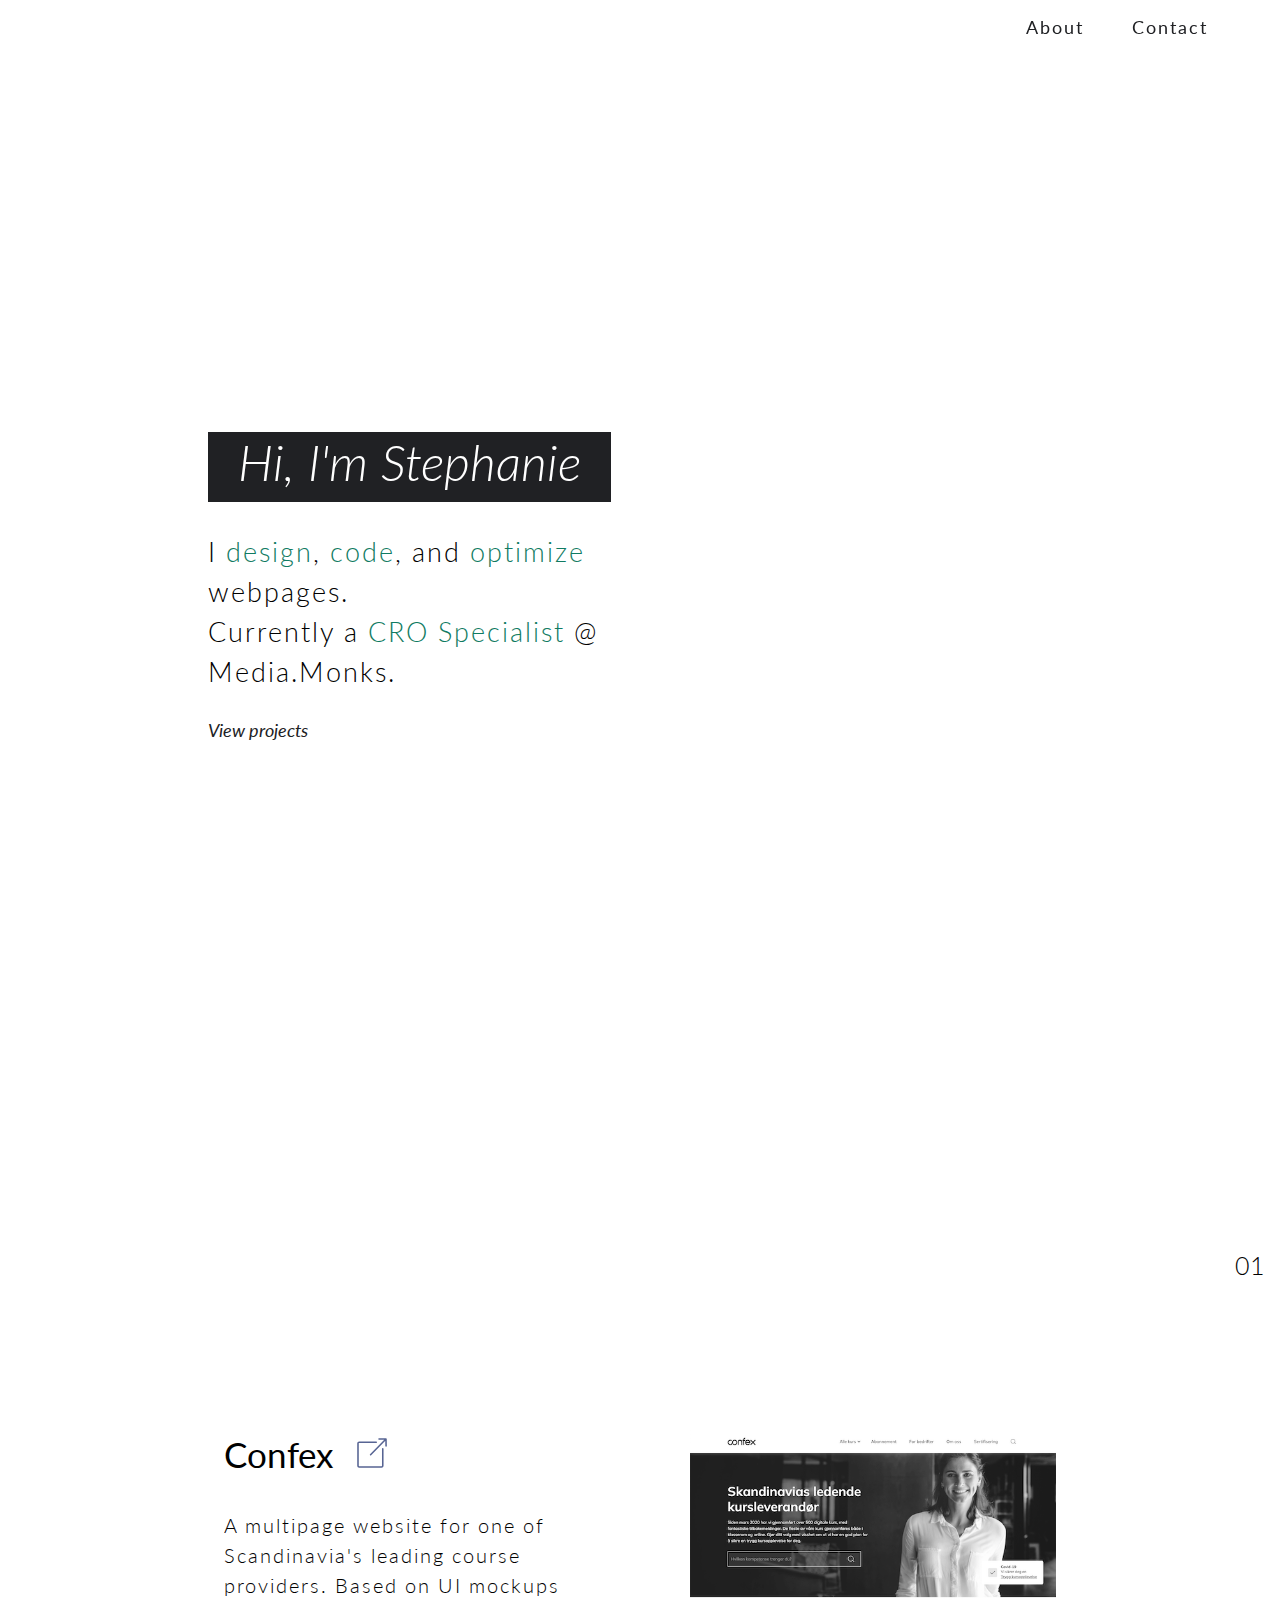
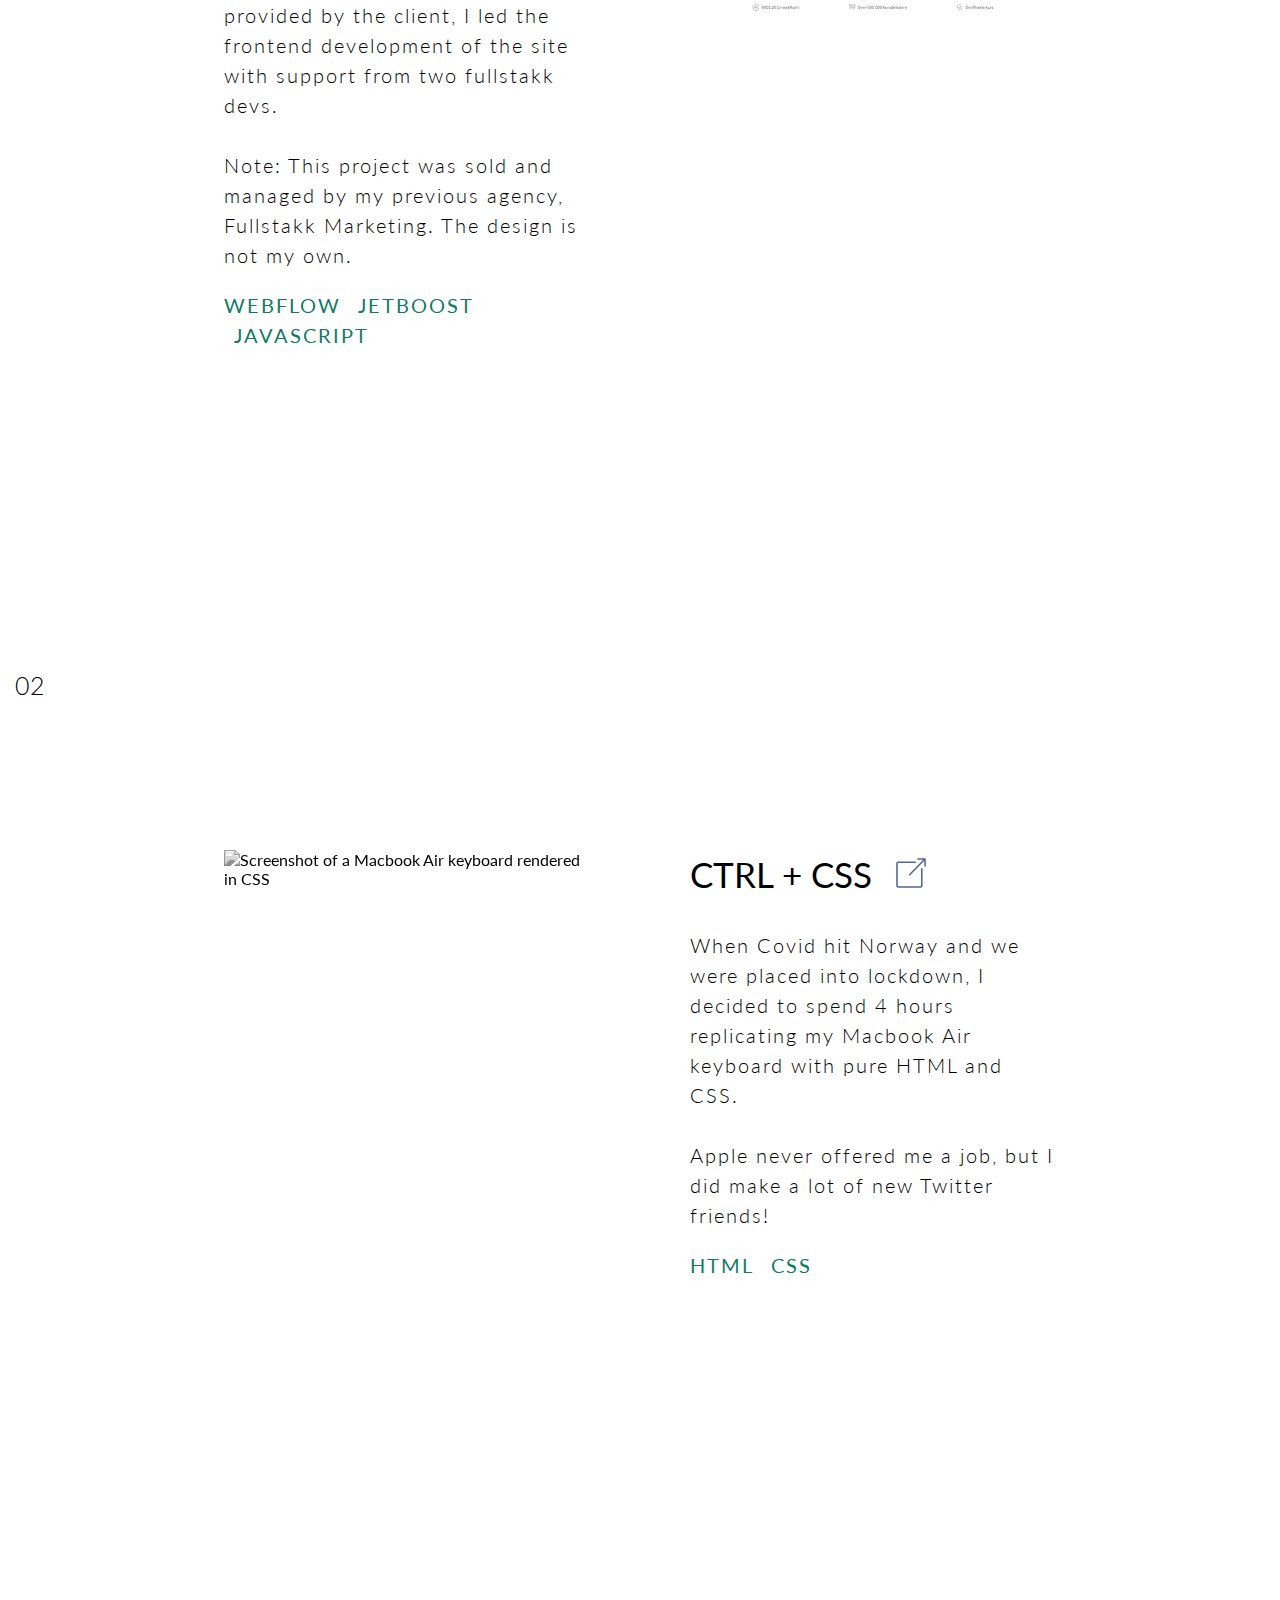
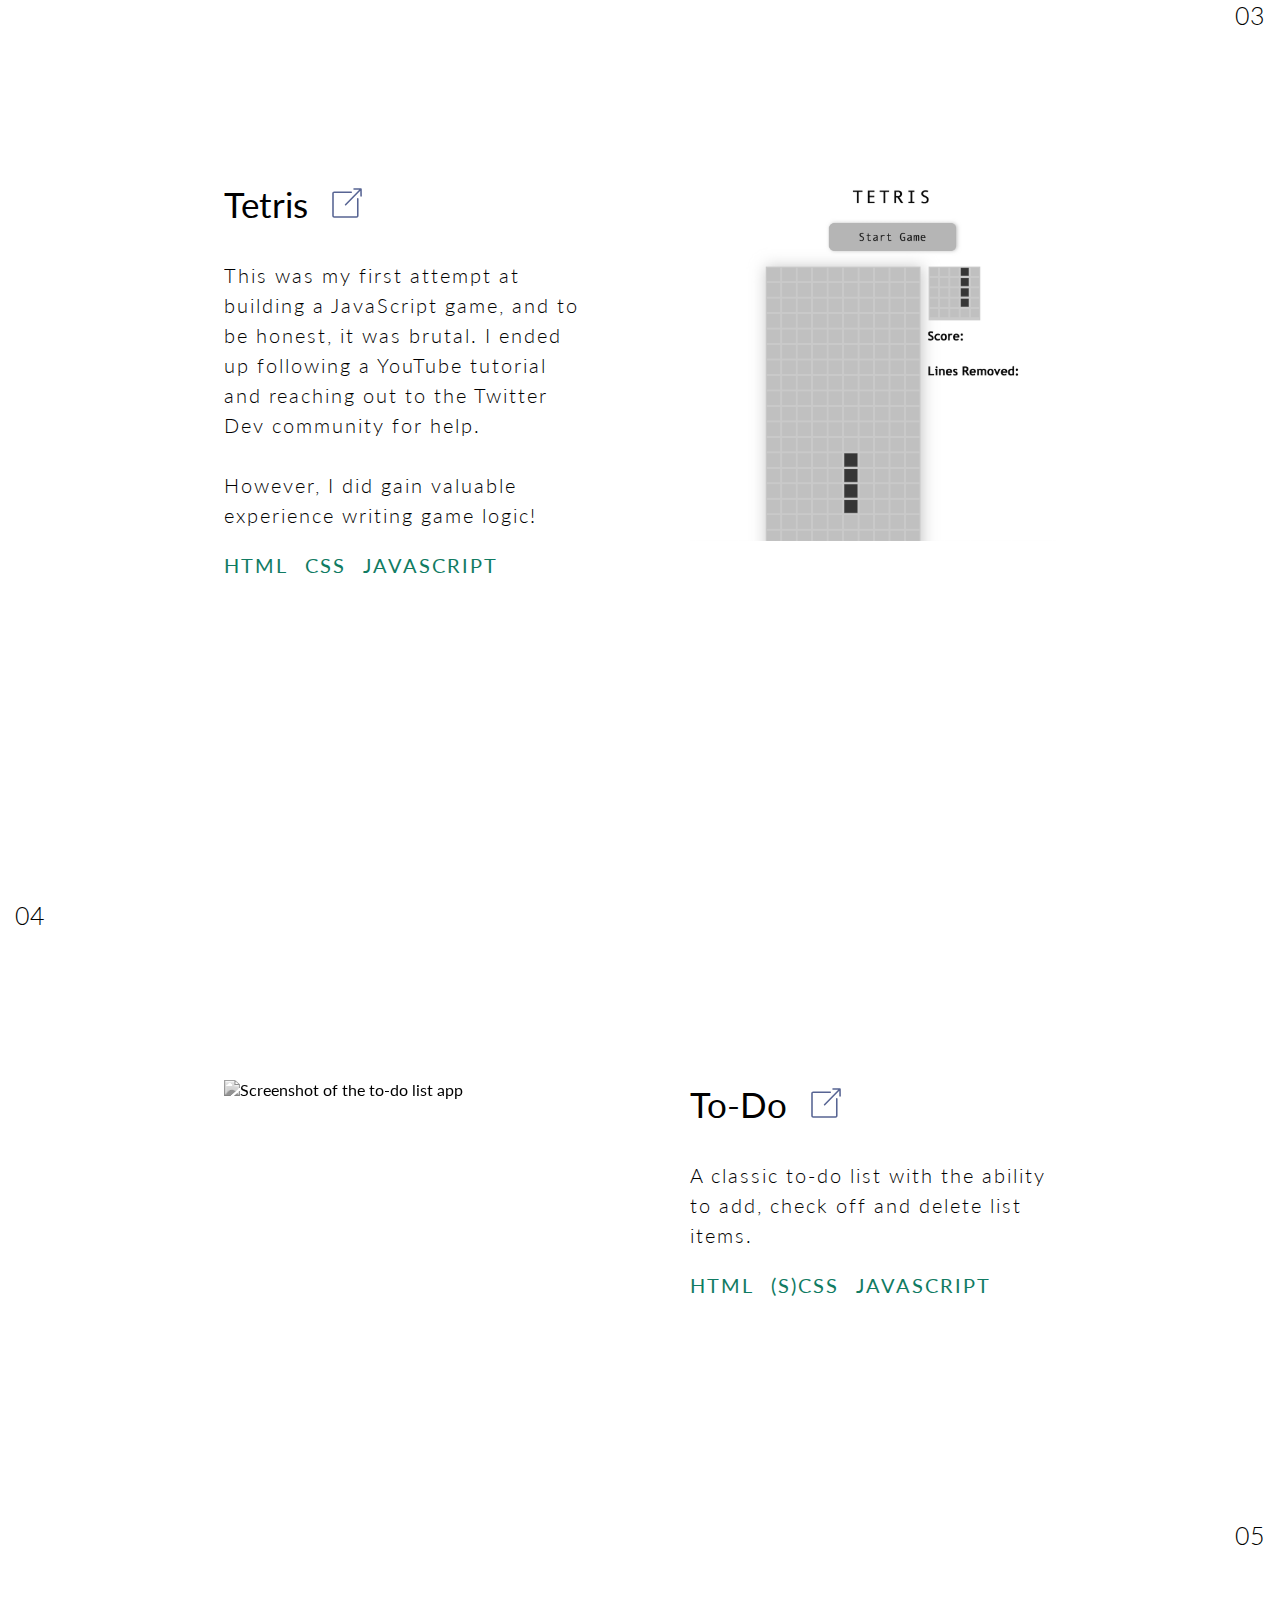
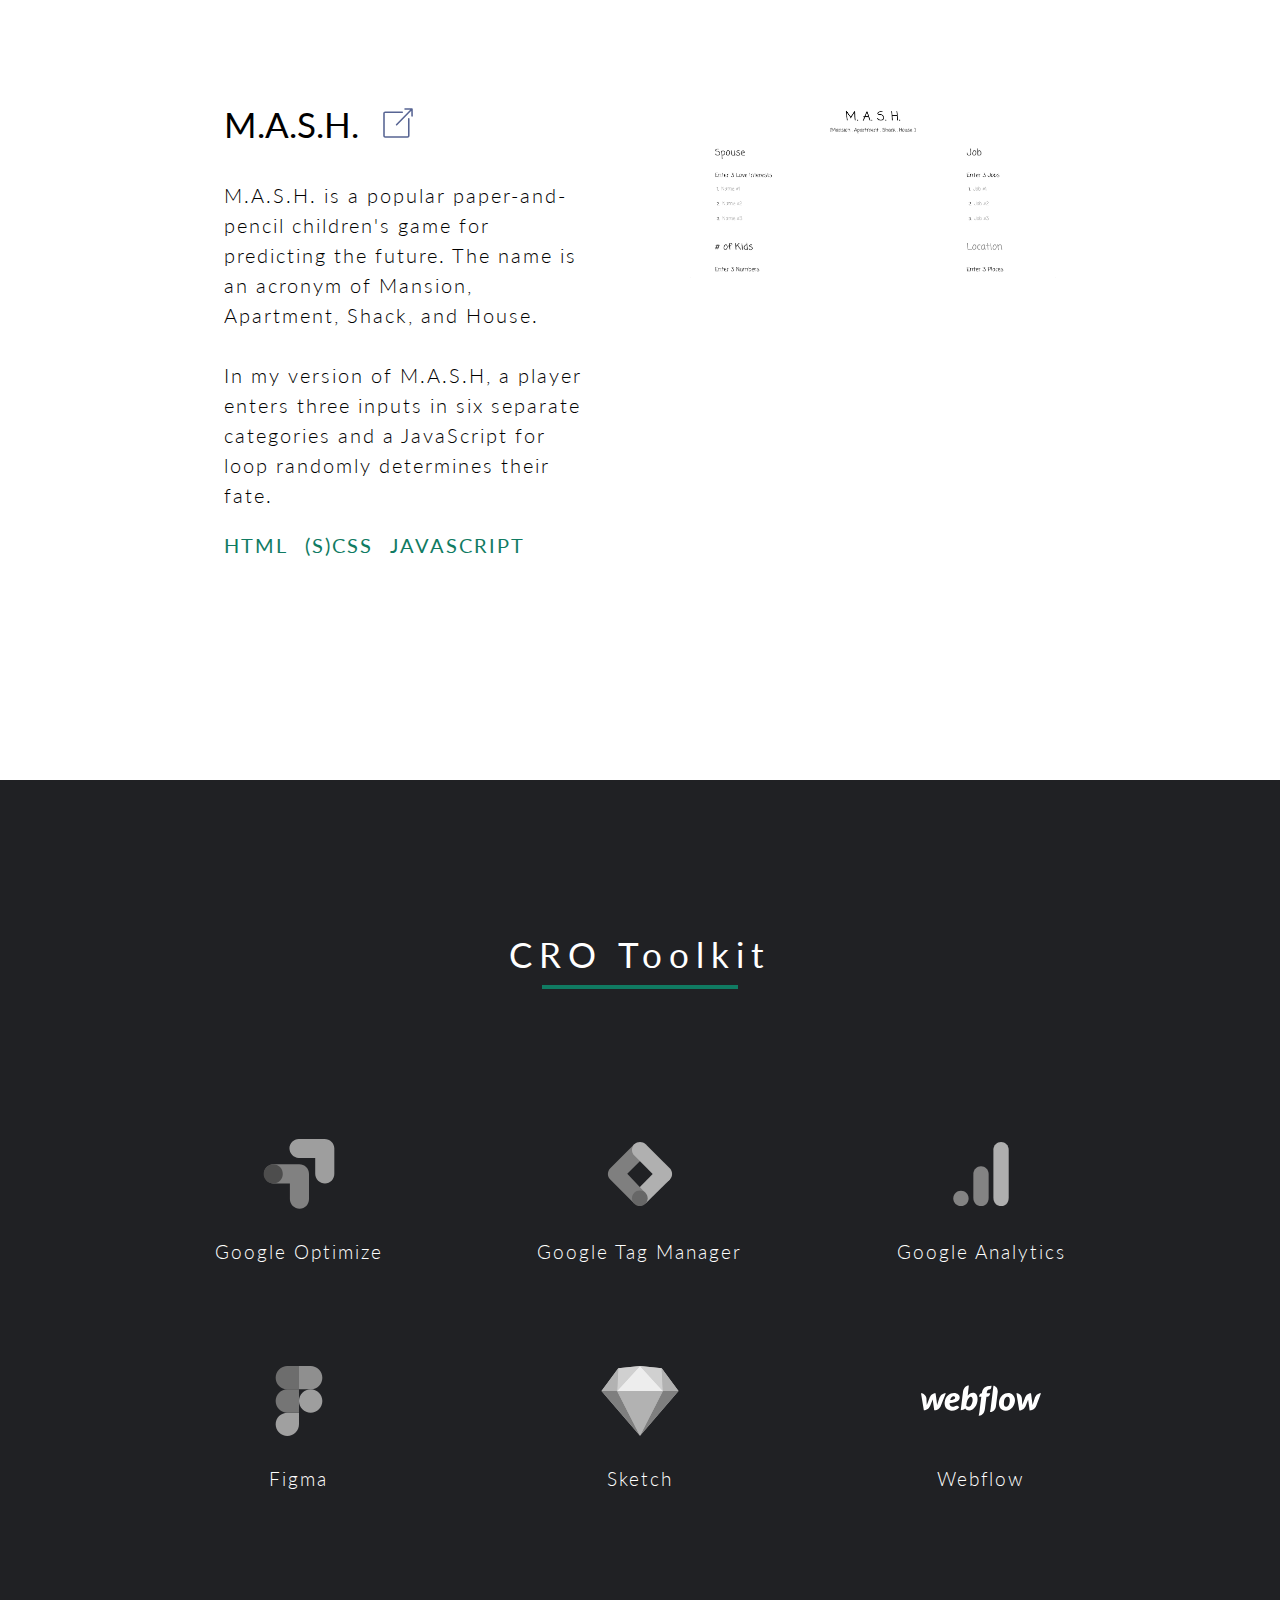
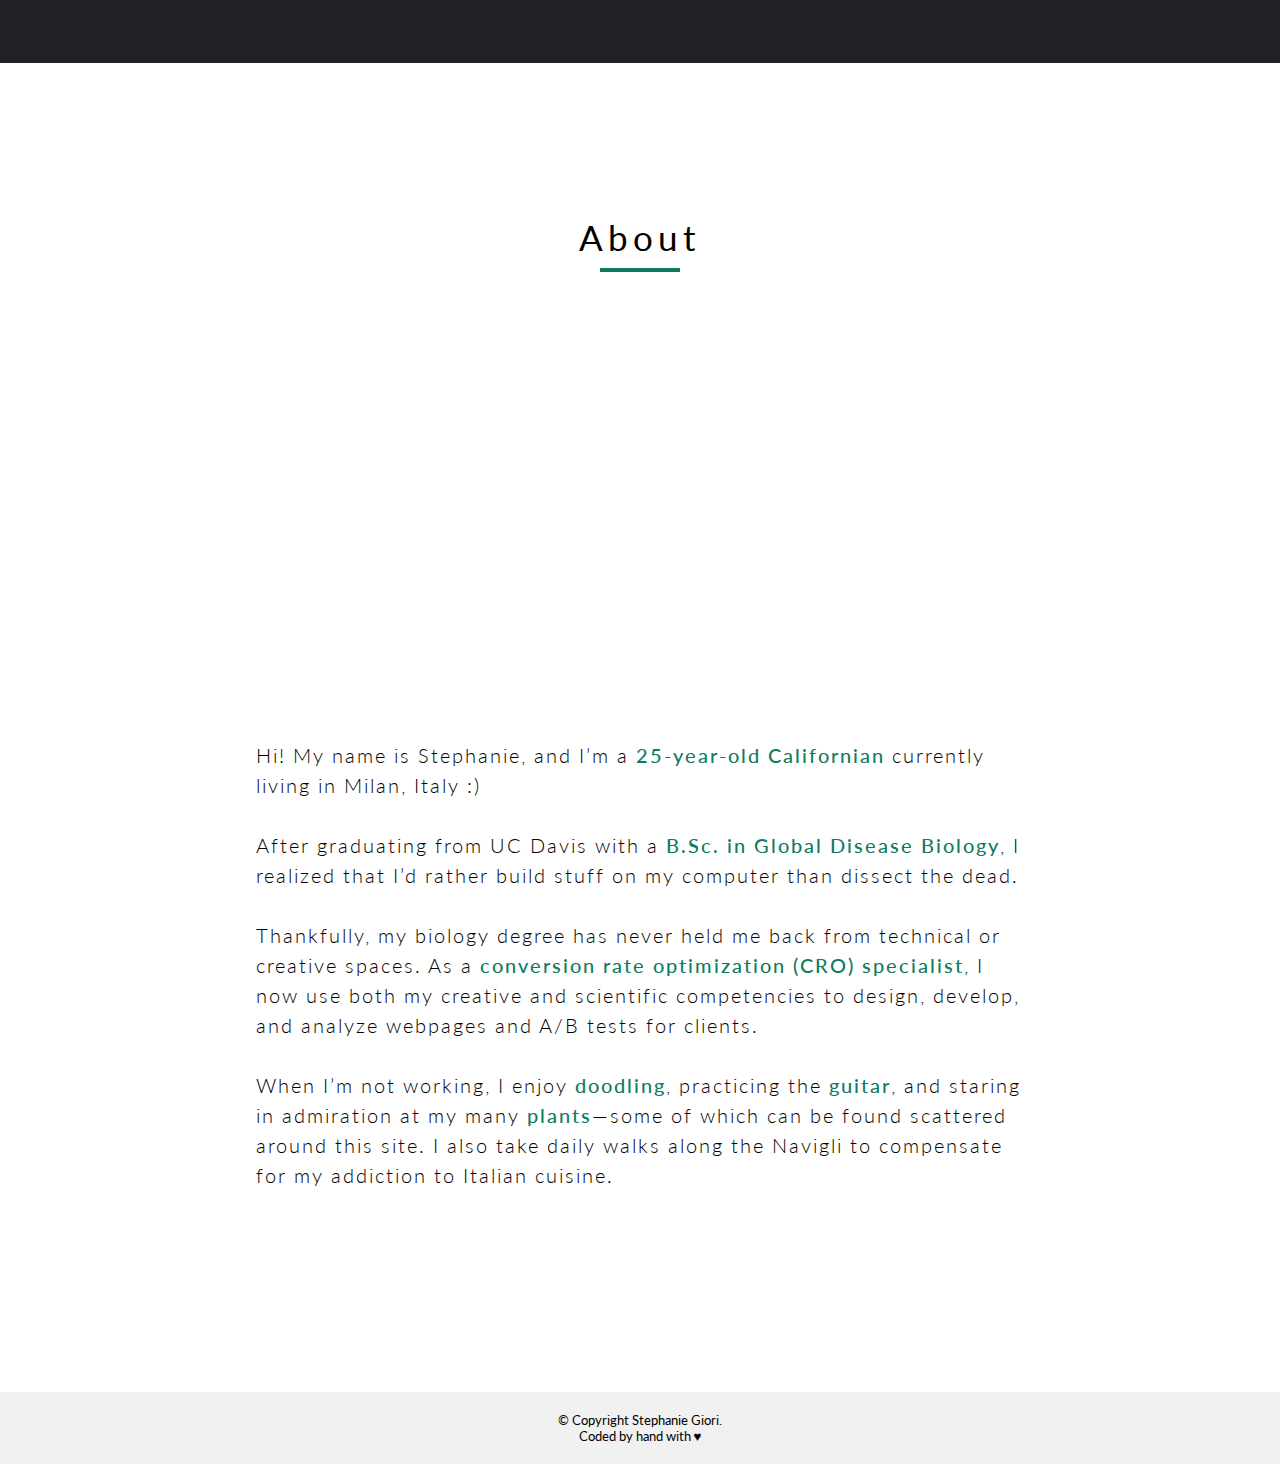
==== commit 9b965313: "updated about me" ====
--- a/index.html
+++ b/index.html
@@ -53,7 +53,7 @@
     <h1>Hi, I'm Stephanie</h1>
     <p>
       I <span>design</span>, <span>code</span>, and <span>optimize</span> webpages.<br/> 
-      Currently a <span>CRO Specialist</span> @ Fullstakk Marketing.
+      Currently a <span>CRO Specialist</span> @ Media.Monks.
     </p>
     <div class="CTA">
     <a href="#projects">View projects</a>
@@ -301,13 +301,13 @@
    <div class="my-face"></div>
    <div class="bio">
     <p>
-      Hi! My name is Stephanie, and I’m a <span>24-year-old Californian</span> currently living in Oslo, Norway :) <br/> 
+      Hi! My name is Stephanie, and I’m a <span>25-year-old Californian</span> currently living in Milan, Italy :) <br/> 
 
 <br/>After graduating from UC Davis with a <span>B.Sc. in Global Disease Biology</span>, I realized that I’d rather build stuff on my computer than dissect the dead. <br/>
 
 <br/>Thankfully, my biology degree has never held me back from technical or creative spaces. As a <span>conversion rate optimization (CRO) specialist</span>, I now use both my creative and scientific competencies to design, develop, and analyze webpages and A/B tests for clients.<br/>
       
- <br/>When I’m not working, I enjoy <span>doodling</span>, practicing the <span>guitar</span>, and staring in admiration at my sixteen <span>plants</span>&mdash;many of which can be found scattered around this site. I also take daily walks along the Oslofjord to compensate for my addiction to Freia chocolate.
+ <br/>When I’m not working, I enjoy <span>doodling</span>, practicing the <span>guitar</span>, and staring in admiration at my many <span>plants</span>&mdash;some of which can be found scattered around this site. I also take daily walks along the Navigli to compensate for my addiction to Italian cuisine.
       
     </p>
    </div>
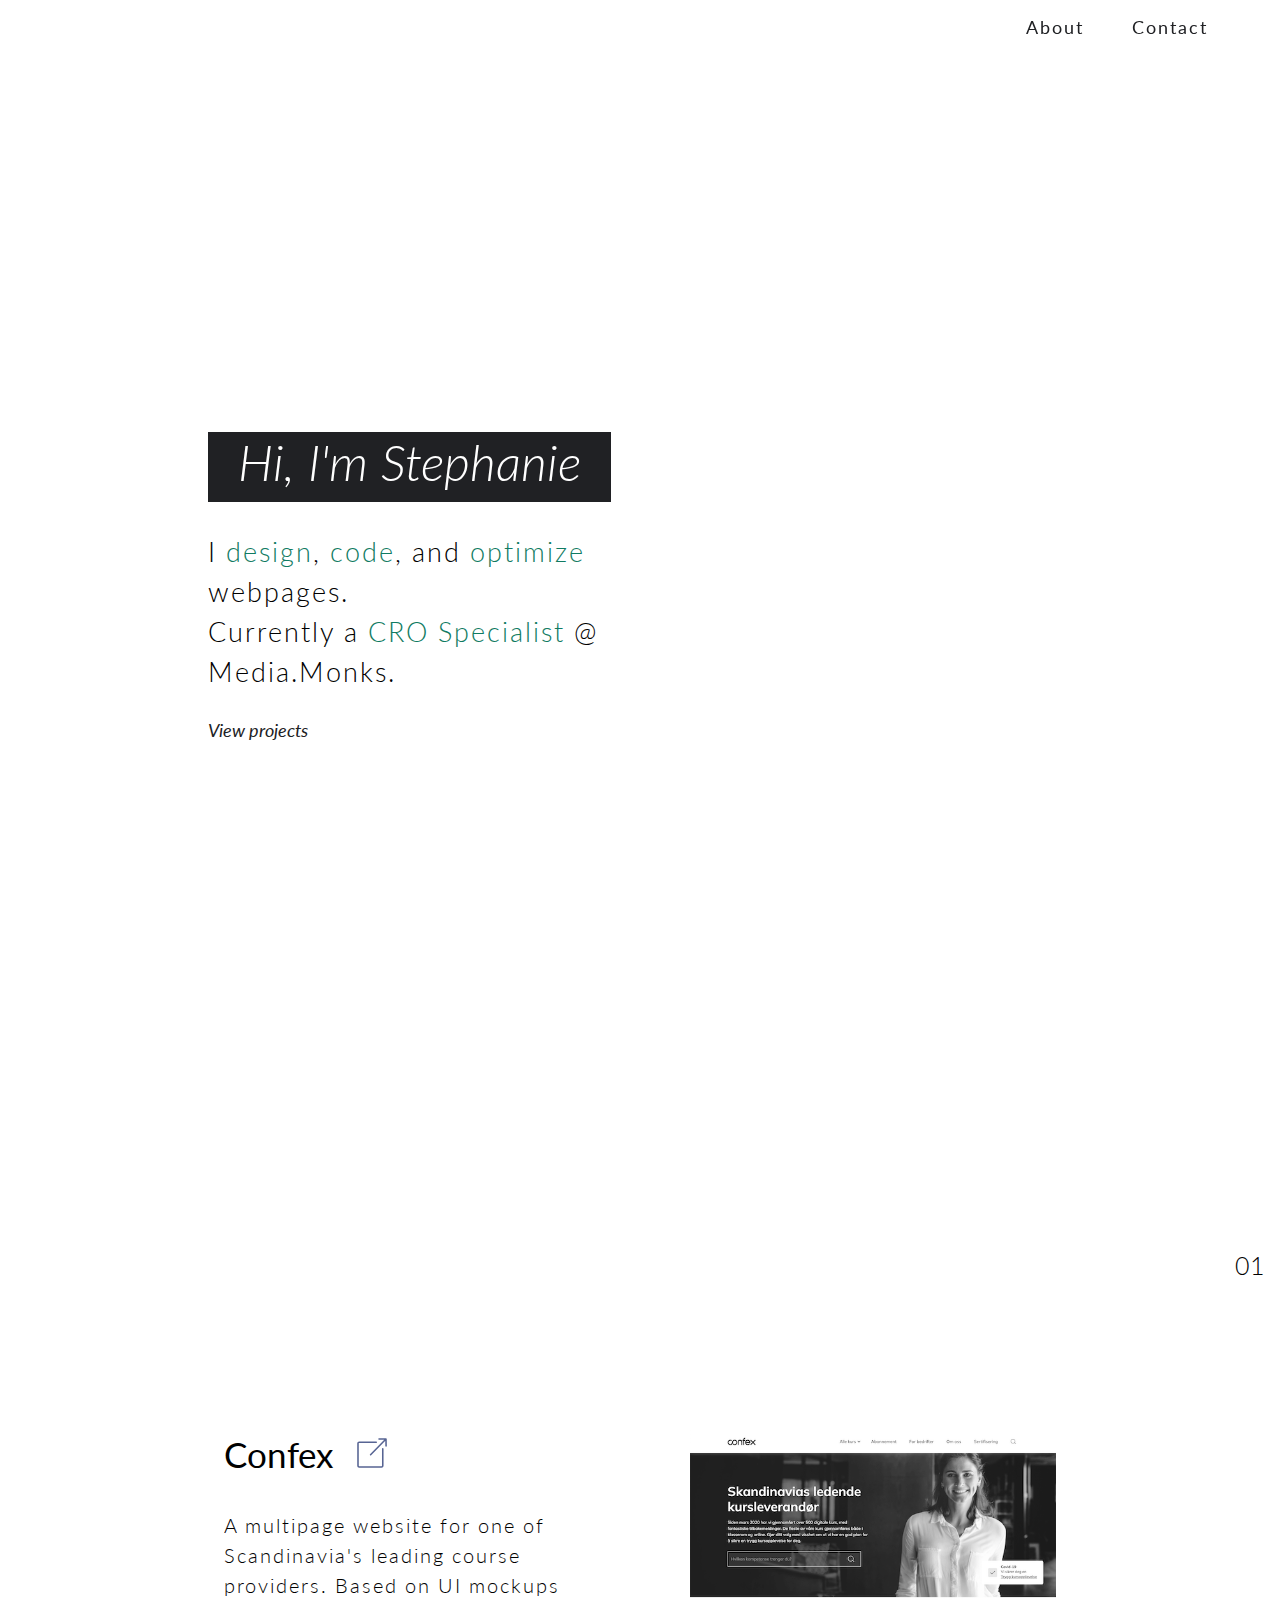
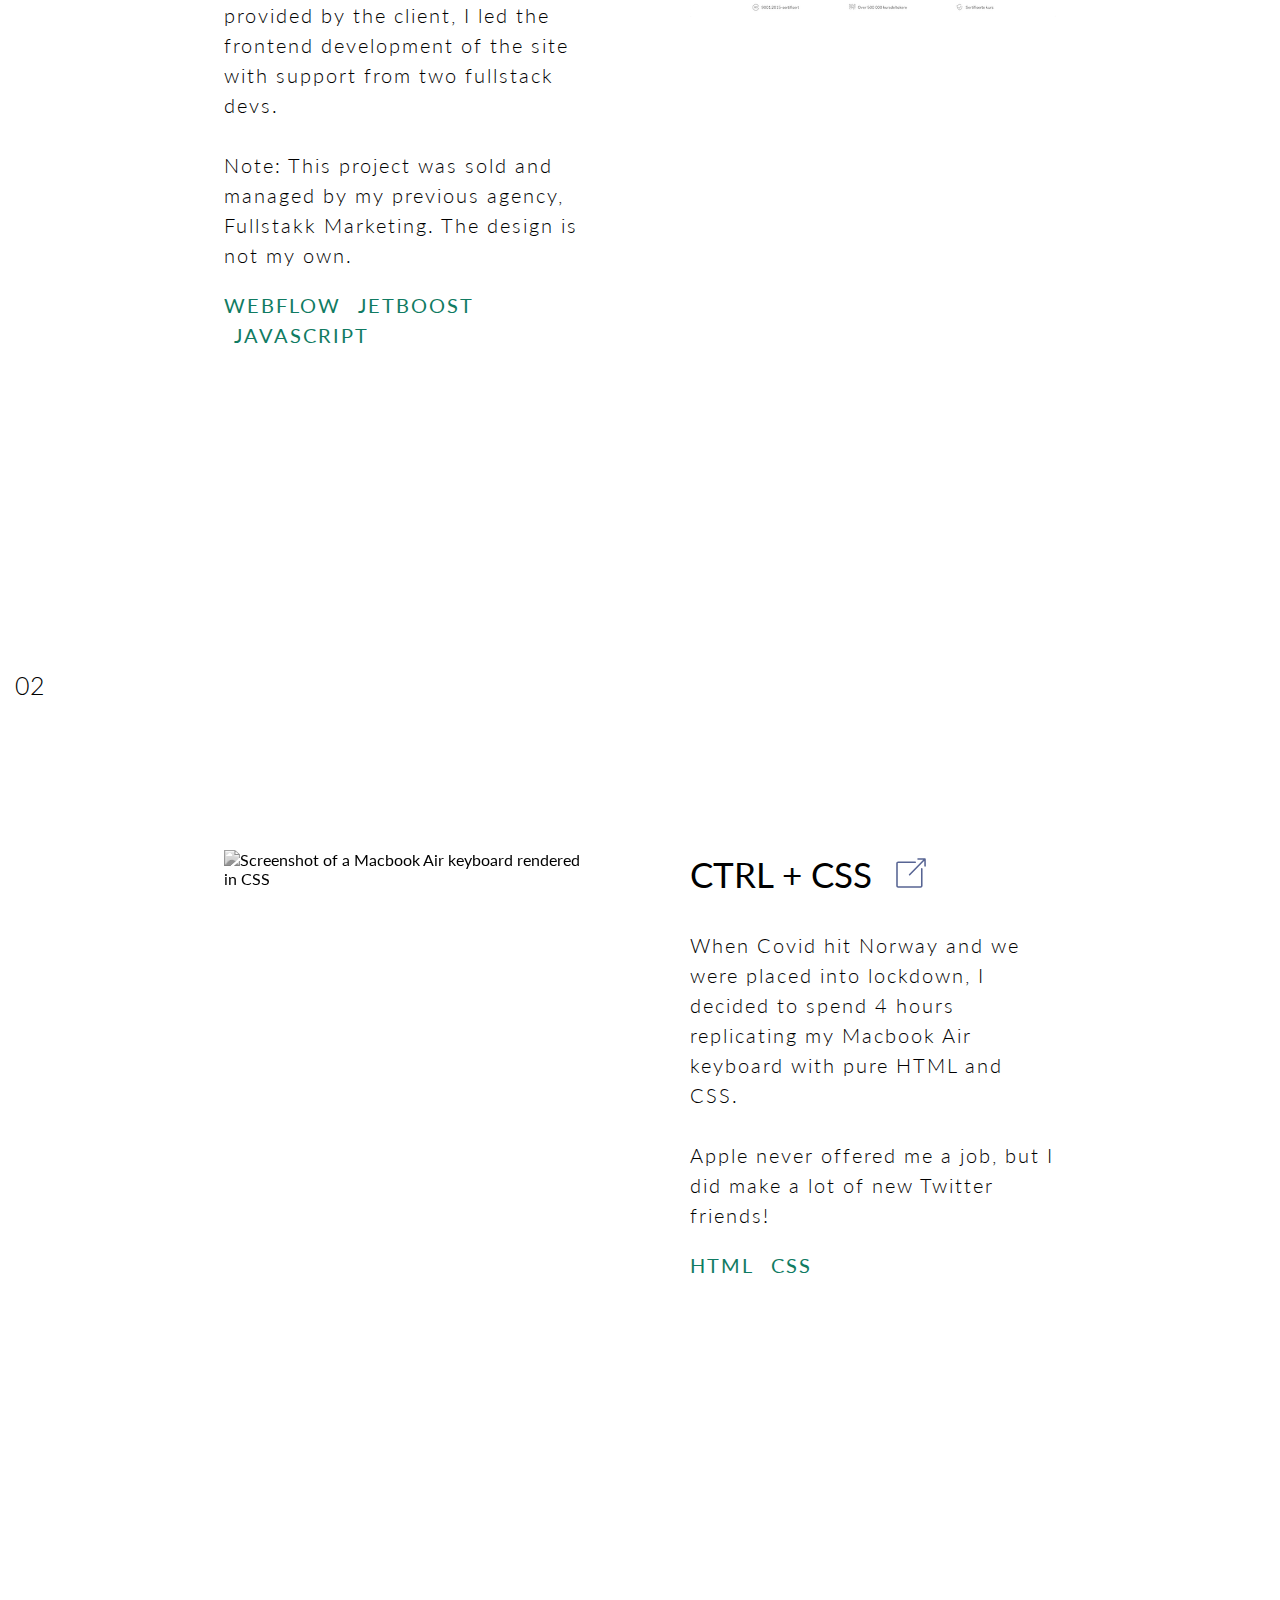
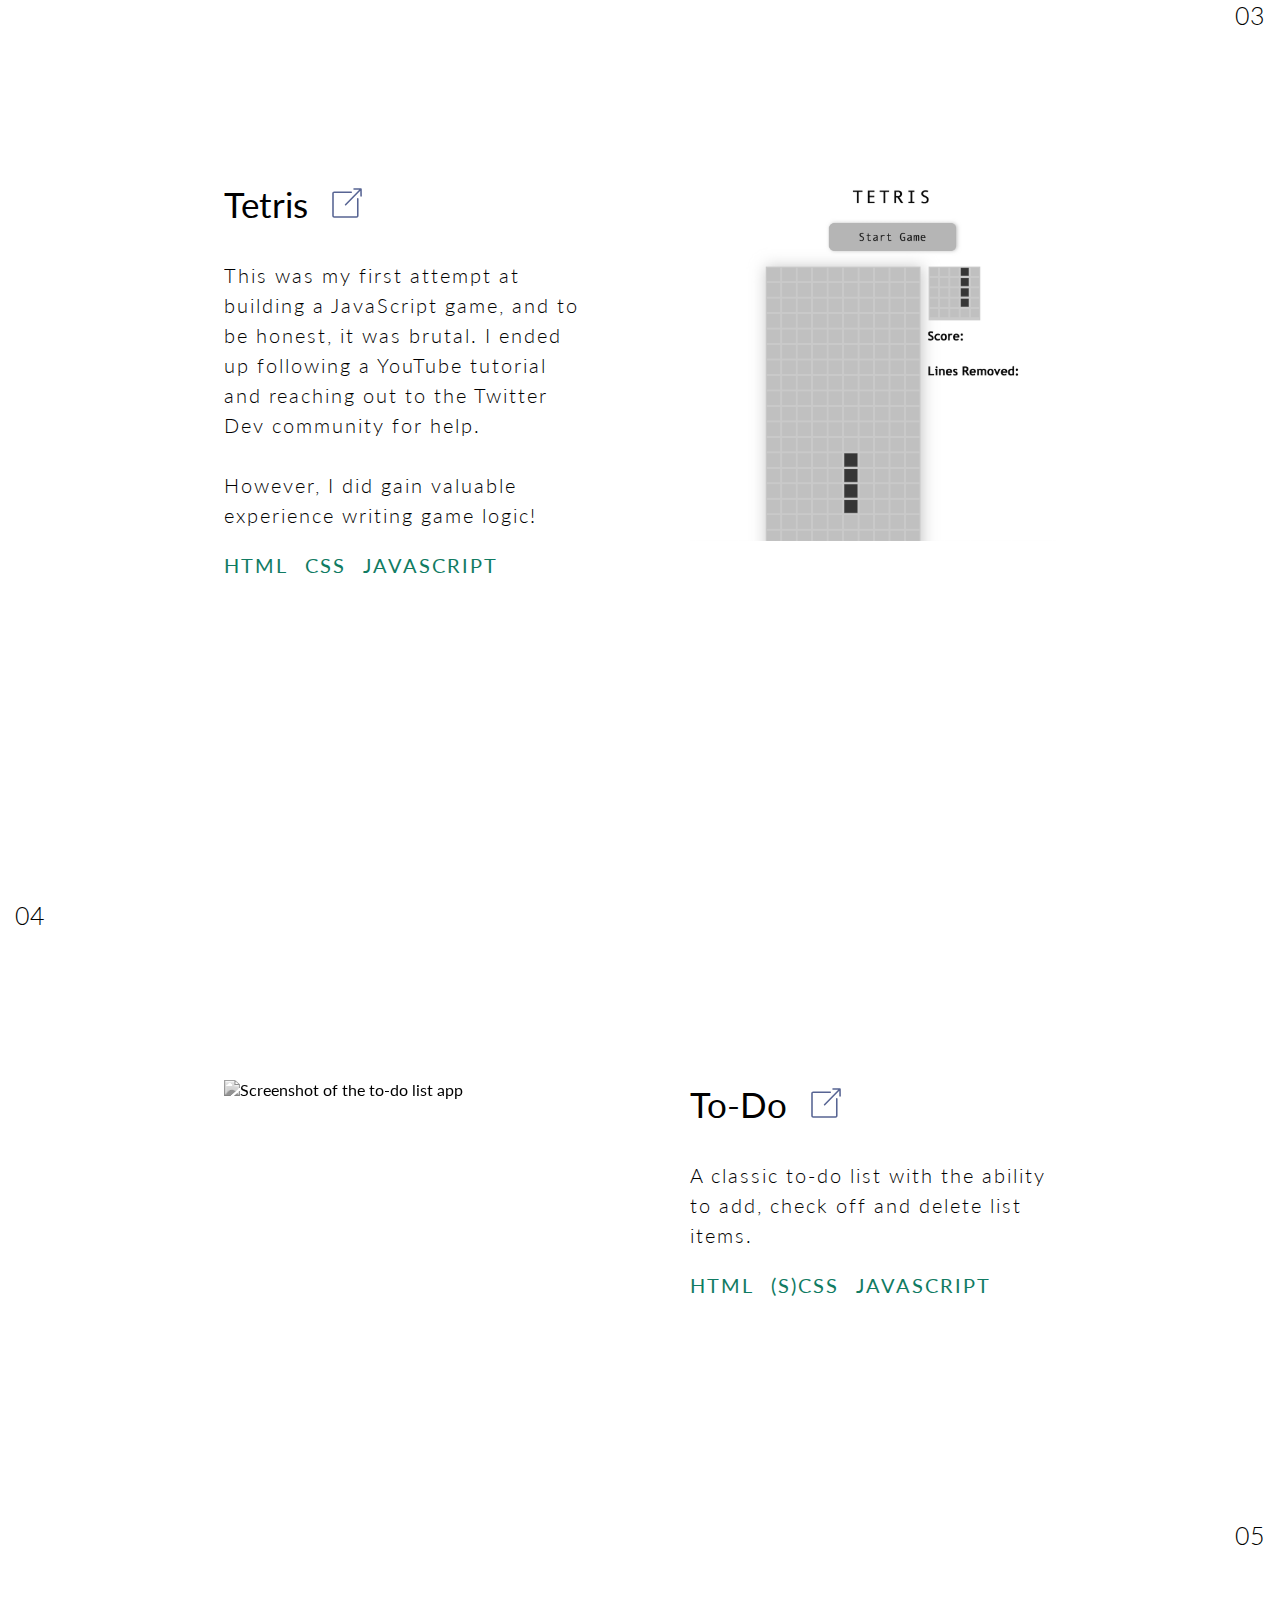
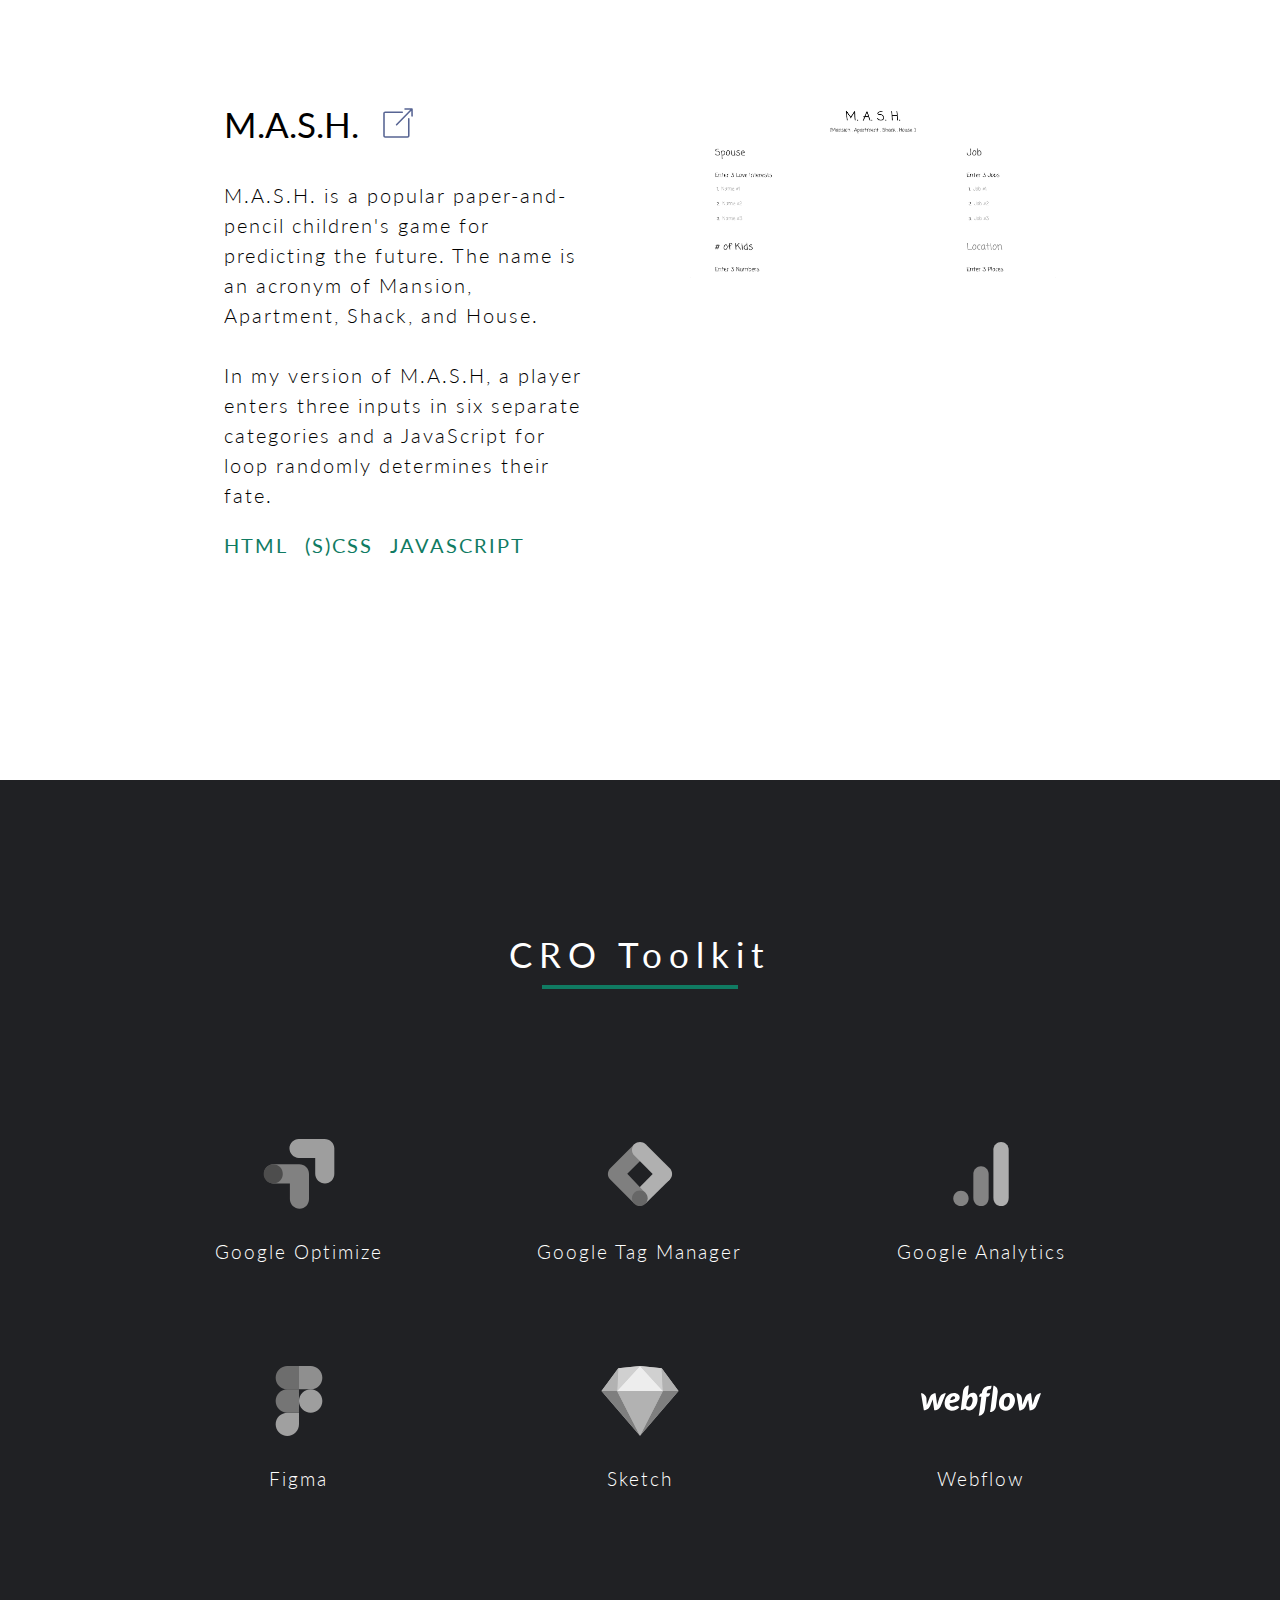
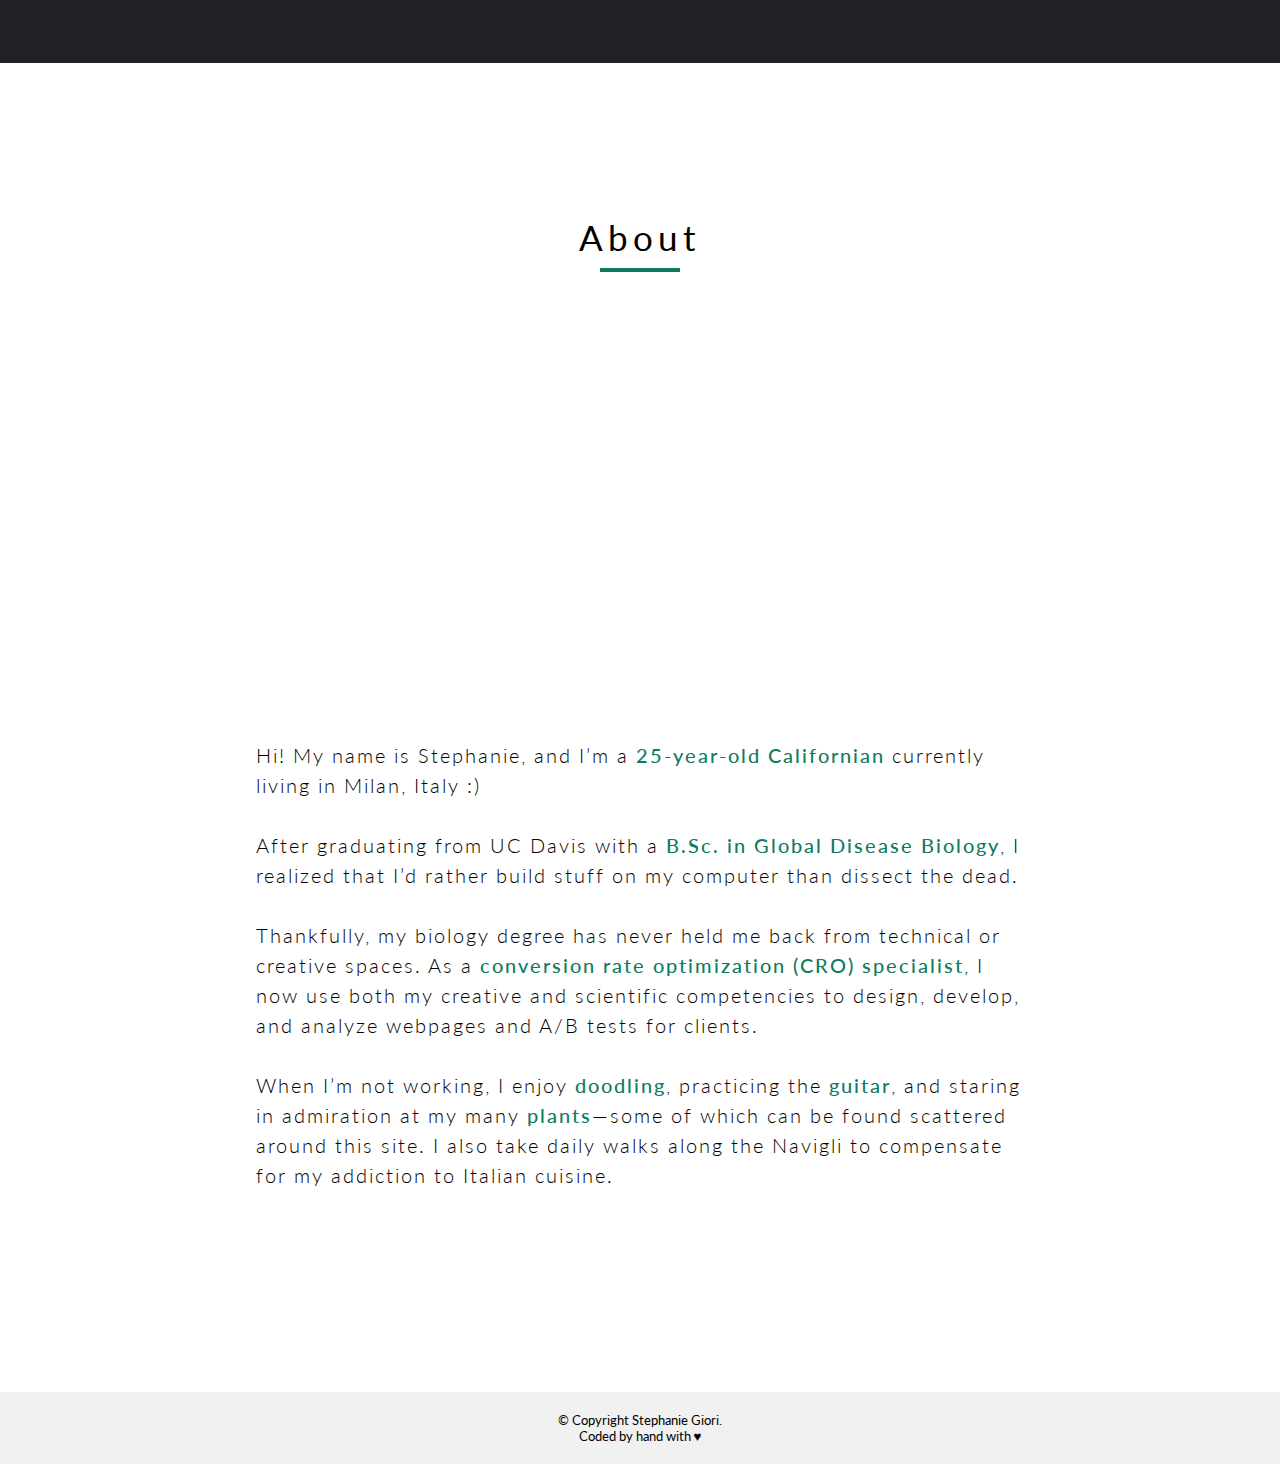
==== commit 222366b1: "corrected spelling" ====
--- a/index.html
+++ b/index.html
@@ -80,7 +80,7 @@
             </a>
           </span>
         </h3>
-        <p>A multipage website for one of Scandinavia's leading course providers. Based on UI mockups provided by the client, I led the frontend development of the site with support from two fullstakk devs. 
+        <p>A multipage website for one of Scandinavia's leading course providers. Based on UI mockups provided by the client, I led the frontend development of the site with support from two fullstack devs. 
         <br>
         <br>Note: This project was sold and managed by my previous agency, Fullstakk Marketing. The design is not my own. 
         </p>
